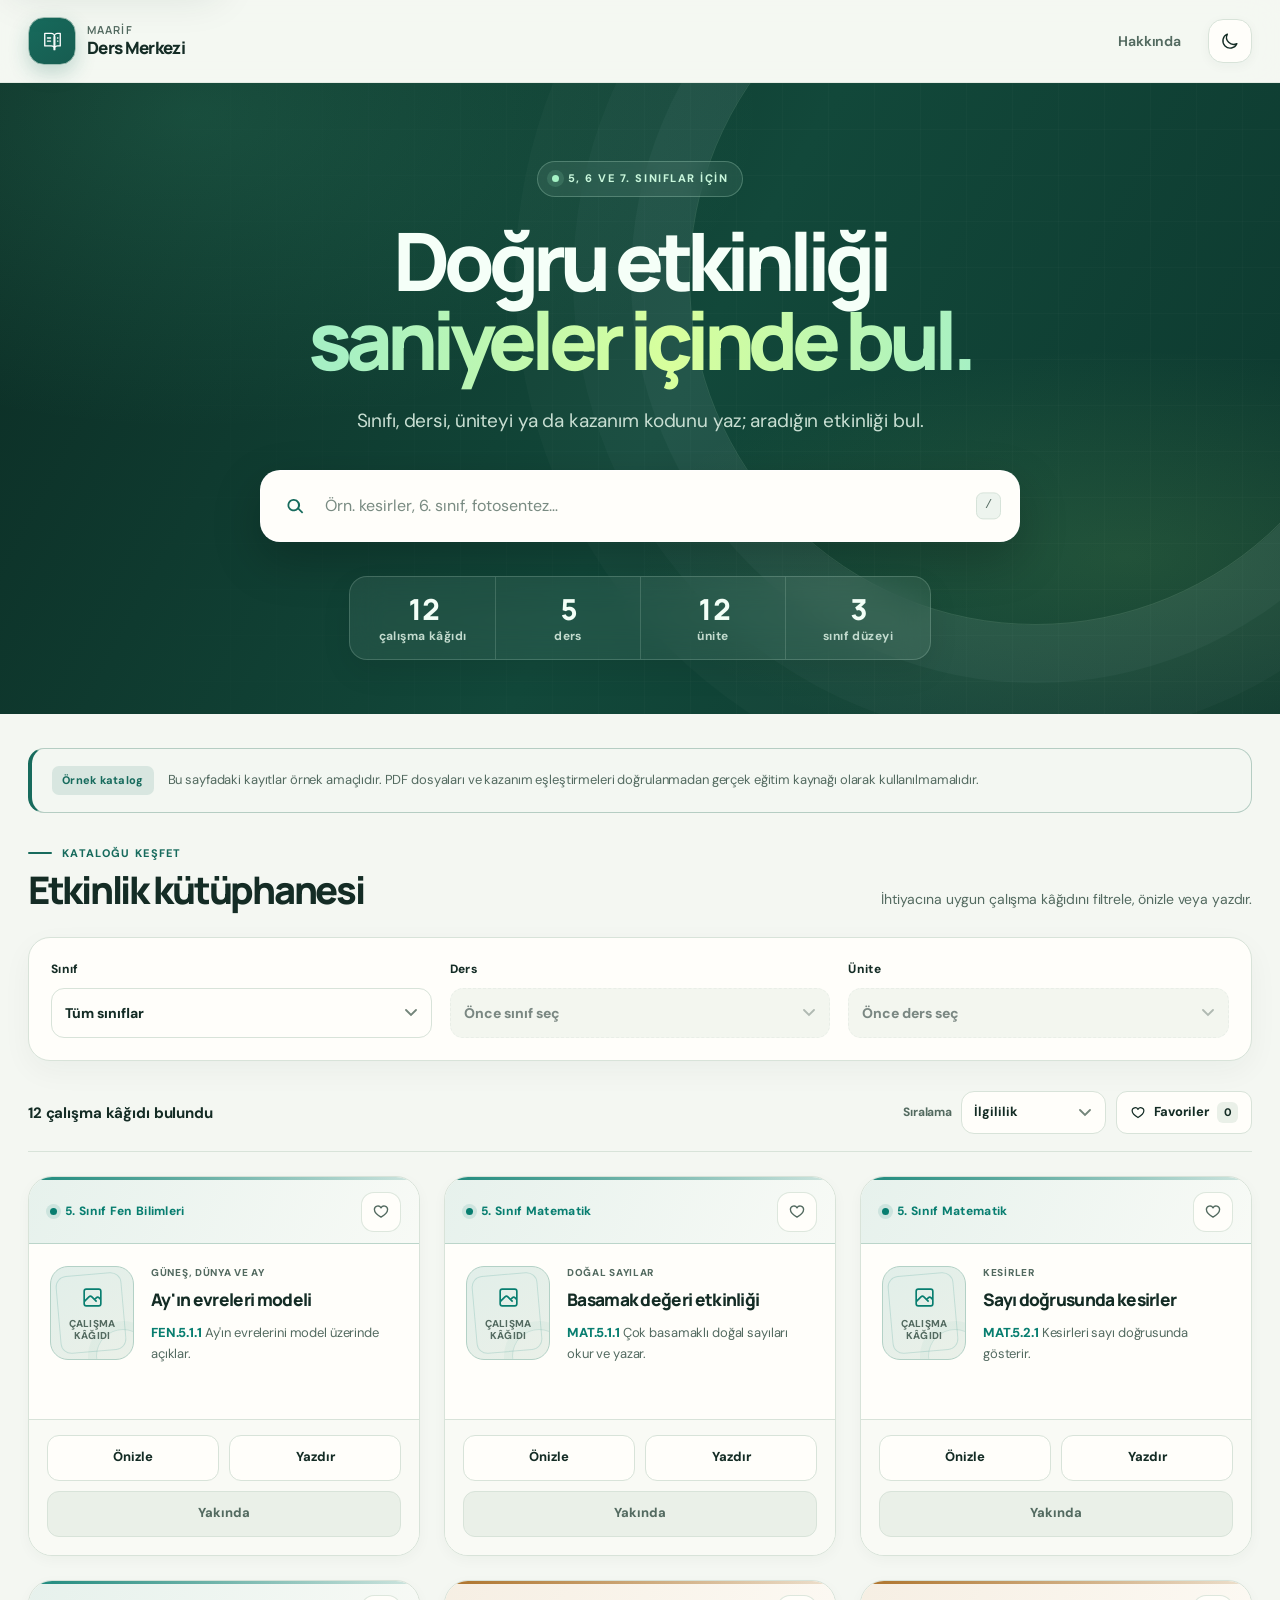
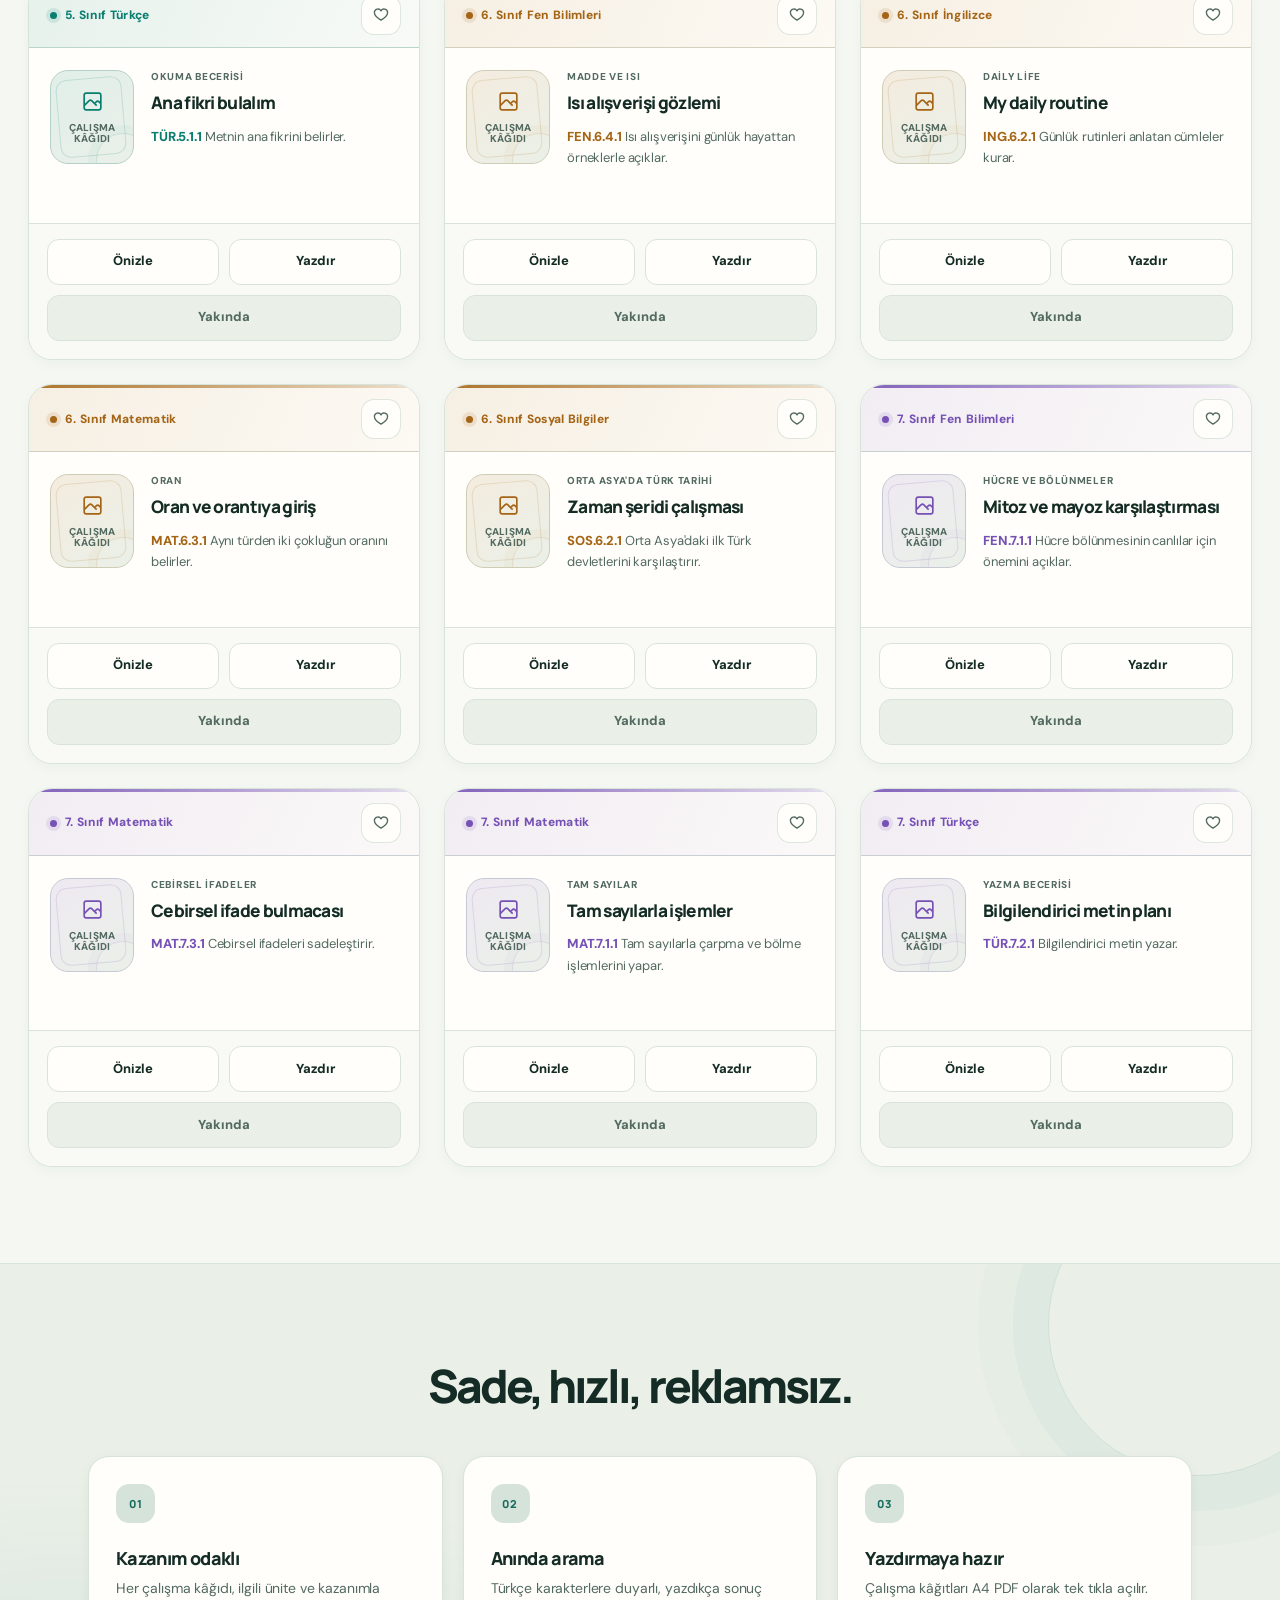
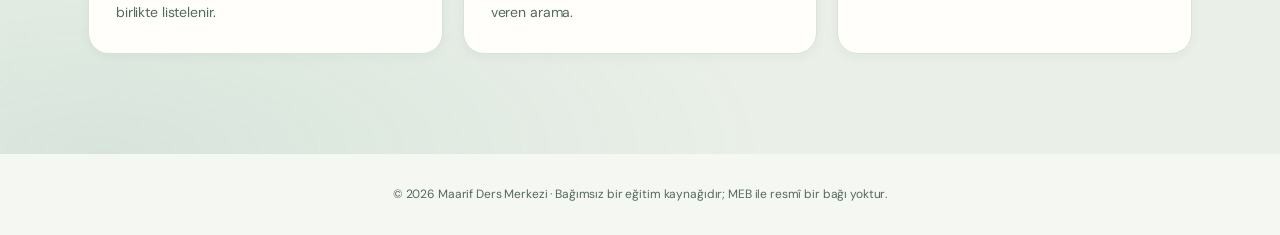
==== index.html @ 173a7231 "Load signature visual design layer" ====
<!DOCTYPE html>
<html lang="tr">
<head>
<meta charset="utf-8">
<meta name="viewport" content="width=device-width, initial-scale=1">
<title>Maarif Ders Merkezi — Etkinlik arama</title>
<meta name="description" content="5, 6 ve 7. sınıf çalışma kâğıtları için sınıf, ders, ünite ve kazanıma göre arama. Katalog içerikleri örnek kayıtlardır.">
<meta name="theme-color" content="#176b5d">
<link rel="canonical" href="https://prdtrx.github.io/maarif-ders-merkezi/">
<meta property="og:type" content="website"><meta property="og:locale" content="tr_TR">
<meta property="og:title" content="Maarif Ders Merkezi — Etkinlik arama"><meta property="og:description" content="5, 6 ve 7. sınıf çalışma kâğıtları için kazanım odaklı arama.">
<meta property="og:url" content="https://prdtrx.github.io/maarif-ders-merkezi/"><meta name="twitter:card" content="summary">
<script type="application/ld+json">{"@context":"https://schema.org","@type":"WebSite","name":"Maarif Ders Merkezi","inLanguage":"tr","url":"https://prdtrx.github.io/maarif-ders-merkezi/"}</script>
<link rel="icon" href="data:image/svg+xml,%3Csvg xmlns='http://www.w3.org/2000/svg' viewBox='0 0 64 64'%3E%3Crect width='64' height='64' rx='18' fill='%23176b5d'/%3E%3Cpath d='M16 18c7-3 13-2 16 1v28c-4-3-10-4-16-1zM48 18c-7-3-13-2-16 1v28c4-3 10-4 16-1 z' fill='none' stroke='%23fff' stroke-width='3' stroke-linejoin='round'/%3E%3Cpath d='M23 25h4M23 32h4M37 25h4M37 32h4' stroke='%23e6fffa' stroke-width='2' stroke-linecap='round'/%3E%3C/svg%3E">
<link rel="preconnect" href="https://fonts.googleapis.com"><link rel="preconnect" href="https://fonts.gstatic.com" crossorigin><link href="https://fonts.googleapis.com/css2?family=DM+Sans:wght@400;500;600;700&family=Manrope:wght@500;600;700;800&display=swap" rel="stylesheet">
<link rel="stylesheet" href="style.css">
<link rel="stylesheet" href="signature.css">
</head>
<body>
<a class="skip-link" href="#bul">Doğrudan sonuçlara geç</a>
<nav class="nav" aria-label="Ana gezinme"><div class="wrap navin">
  <a class="brand" href="#top" aria-label="Maarif Ders Merkezi ana sayfa"><span class="brand-mark" aria-hidden="true"><svg viewBox="0 0 40 40" focusable="false"><path d="M10 9.5h8.2a4.8 4.8 0 0 1 4.8 4.8v16.2a4.8 4.8 0 0 0-4.8-4.8H10z"/><path d="M30 9.5h-3.2a4.8 4.8 0 0 0-4.8 4.8v16.2a4.8 4.8 0 0 1 4.8-4.8H30z"/><path d="M13.5 15.5h4M13.5 19.5h4M26.5 15.5h.5M26.5 19.5h.5"/></svg></span><span class="brand-word">Maarif <strong>Ders Merkezi</strong></span></a>
  <div class="navr"><a href="#hakkinda">Hakkında</a>
  <button id="theme" class="icon-button" type="button" aria-label="Koyu temaya geç" title="Koyu temaya geç"><svg class="theme-icon" viewBox="0 0 24 24" aria-hidden="true"><path d="M20.2 15.2A8.5 8.5 0 0 1 8.8 3.8 8.7 8.7 0 1 0 20.2 15.2Z"/></svg></button></div>
</div></nav>

<header class="hero" id="top"><div class="wrap">
  <p class="kicker">5, 6 ve 7. sınıflar için</p>
  <h1>Doğru etkinliği<br><span>saniyeler içinde bul.</span></h1>
  <p class="lead">Sınıfı, dersi, üniteyi ya da kazanım kodunu yaz; aradığın etkinliği bul.</p>
  <form class="search" id="search-form" role="search">
    <svg viewBox="0 0 24 24" width="22" height="22" aria-hidden="true"><path d="M11 4a7 7 0 105 11.9l4.6 4.6 1.4-1.4-4.6-4.6A7 7 0 0011 4zm0 2a5 5 0 110 10 5 5 0 010-10z" fill="currentColor"/></svg>
    <input id="q" type="search" placeholder="Örn. kesirler, 6. sınıf, fotosentez…" autocomplete="off" aria-label="Çalışma kâğıdı ara">
    <kbd>/</kbd>
  </form>
  <ul class="stats" id="stats"></ul>
</div></header>

<main class="wrap" id="bul" tabindex="-1">
  <aside class="catalog-notice" role="note" aria-label="Katalog hakkında önemli bilgi">
    <strong>Örnek katalog</strong>
    Bu sayfadaki kayıtlar örnek amaçlıdır. PDF dosyaları ve kazanım eşleştirmeleri doğrulanmadan gerçek eğitim kaynağı olarak kullanılmamalıdır.
  </aside>
  <div class="library-heading">
    <div><p class="eyebrow">Kataloğu keşfet</p><h2>Etkinlik kütüphanesi</h2></div>
    <p>İhtiyacına uygun çalışma kâğıdını filtrele, önizle veya yazdır.</p>
  </div>
  <section class="filters simple-filters" aria-label="Sonuçları filtrele">
    <label><span>Sınıf</span><select id="grade" aria-label="Sınıf"><option value="">Tüm sınıflar</option></select></label>
    <label><span>Ders</span><select id="subject" aria-label="Ders"><option value="">Önce sınıf seç</option></select></label>
    <label><span>Ünite</span><select id="unit" aria-label="Ünite"><option value="">Önce ders seç</option></select></label>
  </section>
  <div class="bar"><p id="count" aria-live="polite"></p><div class="barr"><label class="sort-control"><span>Sıralama</span><select id="sort" aria-label="Sonuçları sıralama"><option value="rel">İlgililik</option><option value="new">En yeni</option><option value="az">Başlık (A–Z)</option></select></label><button id="favt" class="pill favorite-filter" type="button" aria-pressed="false"><svg viewBox="0 0 24 24" aria-hidden="true"><path d="M20.8 8.8c0 5.1-8.8 10-8.8 10s-8.8-4.9-8.8-10A4.7 4.7 0 0 1 12 6.5a4.7 4.7 0 0 1 8.8 2.3Z"/></svg><span>Favoriler</span><span id="favn" class="count-bubble">0</span></button><button id="reset" class="link">Filtreleri temizle</button></div></div>
  <section id="grid" class="grid" aria-label="Çalışma kâğıdı sonuçları"></section>
  <noscript><p class="empty">Çalışma kâğıtlarını görmek için JavaScript gerekir.</p></noscript>
  <div id="empty" class="empty" hidden><h3>Sonuç bulunamadı</h3><p>Yazımı kontrol et ya da filtreleri temizleyip yeniden dene.</p></div>
</main>

<section class="about" id="hakkinda"><div class="wrap">
  <h2>Sade, hızlı, reklamsız.</h2>
  <div class="trio">
    <div><h3>Kazanım odaklı</h3><p>Her çalışma kâğıdı, ilgili ünite ve kazanımla birlikte listelenir.</p></div>
    <div><h3>Anında arama</h3><p>Türkçe karakterlere duyarlı, yazdıkça sonuç veren arama.</p></div>
    <div><h3>Yazdırmaya hazır</h3><p>Çalışma kâğıtları A4 PDF olarak tek tıkla açılır.</p></div>
  </div>
</div></section>
<footer class="wrap foot"><p>© <span id="yr"></span> Maarif Ders Merkezi · Bağımsız bir eğitim kaynağıdır; MEB ile resmî bir bağı yoktur.</p></footer>
<dialog id="dlg" aria-labelledby="dialog-title"><div class="dc" id="dc"></div></dialog>
<script src="data.js"></script>
<script src="app.js"></script>
</body>
</html>
---- style.css ----
/* Maarif Ders Merkezi — cohesive, responsive design system */
:root {
  color-scheme: light;
  --bg: #f5f7f4;
  --bg2: #edf2ed;
  --card: #ffffff;
  --tx: #172923;
  --mu: #52665d;
  --ln: #d8e2da;
  --ac: #176b5d;
  --on-accent: #ffffff;
  --focus: #2563eb;
  --g5: #176b5d;
  --g6: #8a5a13;
  --g7: #7050a3;
  --shadow-sm: 0 2px 8px rgba(25, 55, 42, .045);
  --shadow-card: 0 8px 26px rgba(25, 55, 42, .055);
  --shadow-float: 0 18px 54px rgba(20, 41, 31, .18);
  --r-sm: 10px;
  --r-md: 15px;
  --r-lg: 22px;
  --r-xl: 28px;
  --wrap: 1240px;
}
:root[data-theme="dark"] {
  color-scheme: dark;
  --bg: #101815;
  --bg2: #17231e;
  --card: #1b2923;
  --tx: #edf5ef;
  --mu: #b5c6bc;
  --ln: #35483d;
  --ac: #72d4b2;
  --on-accent: #10251d;
  --focus: #93baff;
  --g5: #72d4b2;
  --g6: #f0c27a;
  --g7: #c2a5ff;
  --shadow-sm: 0 2px 8px rgba(0, 0, 0, .12);
  --shadow-card: 0 10px 30px rgba(0, 0, 0, .16);
  --shadow-float: 0 20px 64px rgba(0, 0, 0, .45);
}
* { box-sizing: border-box; }
html {
  scroll-behavior: smooth;
  scroll-padding-top: 92px;
  -webkit-text-size-adjust: 100%;
  text-size-adjust: 100%;
}
body {
  margin: 0;
  background: var(--bg);
  color: var(--tx);
  font: 16px/1.6 "DM Sans", -apple-system, BlinkMacSystemFont, "Segoe UI", Roboto, sans-serif;
  -webkit-font-smoothing: antialiased;
  text-rendering: optimizeLegibility;
  transition: background-color .2s, color .2s;
}
button, input, select, textarea { font: inherit; }
button, a, select { touch-action: manipulation; }
a { color: inherit; text-decoration: none; }
button { color: inherit; }
svg { flex-shrink: 0; }
.wrap { width: min(100%, var(--wrap)); margin-inline: auto; padding-inline: 28px; }
[hidden] { display: none !important; }
:where(a, button, input, select, textarea, [tabindex]):focus-visible {
  outline: 3px solid var(--focus);
  outline-offset: 3px;
}
:where(a, button, input, select, textarea, [tabindex]):focus:not(:focus-visible) { outline: none; }
::selection { background: color-mix(in srgb, var(--ac) 22%, transparent); color: var(--tx); }
.skip-link {
  position: fixed; top: 10px; left: 10px; z-index: 1000;
  padding: 11px 15px; border: 2px solid var(--focus); border-radius: var(--r-sm);
  background: var(--card); color: var(--tx); box-shadow: var(--shadow-card);
  transform: translateY(-160%); transition: transform .16s;
}
.skip-link:focus { transform: translateY(0); }

/* Sticky navigation */
.nav {
  position: sticky; top: 0; z-index: 30;
  background: color-mix(in srgb, var(--bg) 88%, transparent);
  border-bottom: 1px solid color-mix(in srgb, var(--ln) 72%, transparent);
  -webkit-backdrop-filter: saturate(160%) blur(18px);
  backdrop-filter: saturate(160%) blur(18px);
}
.navin { display: flex; align-items: center; justify-content: space-between; min-height: 76px; gap: 24px; }
.brand {
  display: inline-flex; align-items: center; gap: 11px; flex: 0 1 auto; min-width: 0;
  color: var(--tx); font-family: "Manrope", "DM Sans", sans-serif;
  font-size: 19px; font-weight: 750; letter-spacing: -.035em; line-height: 1.08; white-space: nowrap;
}
.brand-mark {
  display: grid; place-items: center; width: 44px; height: 44px; flex: 0 0 44px;
  border: 1px solid color-mix(in srgb, var(--ac) 30%, var(--ln)); border-radius: 15px;
  background: linear-gradient(145deg, var(--ac), color-mix(in srgb, var(--ac) 68%, #173d35));
  color: #fff; box-shadow: 0 5px 14px color-mix(in srgb, var(--ac) 18%, transparent);
}
.brand-mark svg { display: block; width: 31px; height: 31px; fill: none; stroke: currentColor; stroke-width: 1.7; stroke-linecap: round; stroke-linejoin: round; }
.brand-word { display: inline-flex; flex-direction: column; gap: 2px; color: var(--mu); font: 650 11px/1.2 "Manrope", sans-serif; letter-spacing: .1em; text-transform: uppercase; }
.brand-word strong { color: var(--tx); font-size: 17px; font-weight: 800; letter-spacing: -.04em; text-transform: none; }
.navr { display: flex; align-items: center; justify-content: flex-end; gap: 22px; color: var(--mu); font-size: 14px; font-weight: 650; }
.navr a { display: inline-flex; align-items: center; min-height: 44px; transition: color .15s; }
.navr a:hover { color: var(--ac); }
.icon-button {
  display: grid; place-items: center; width: 44px; height: 44px; padding: 0;
  border: 1px solid var(--ln); border-radius: 14px; background: var(--card); color: var(--tx);
  box-shadow: var(--shadow-sm); cursor: pointer;
  transition: transform .16s, border-color .16s, background-color .16s;
}
.icon-button:hover { transform: translateY(-1px); border-color: var(--ac); background: var(--bg2); }
.theme-icon { width: 20px; height: 20px; fill: none; stroke: currentColor; stroke-width: 1.7; stroke-linecap: round; stroke-linejoin: round; }

/* Editorial hero and search */
.hero {
  isolation: isolate; position: relative; overflow: hidden; text-align: center;
  padding: 76px 0 48px;
  border-bottom: 1px solid color-mix(in srgb, var(--ln) 70%, transparent);
  background:
    radial-gradient(ellipse at 10% 12%, color-mix(in srgb, var(--ac) 10%, transparent), transparent 36%),
    radial-gradient(ellipse at 91% 24%, color-mix(in srgb, var(--ac) 8%, transparent), transparent 32%),
    linear-gradient(180deg, color-mix(in srgb, var(--ac) 4%, var(--bg)) 0%, var(--bg) 94%);
}
.hero::before {
  content: ""; position: absolute; z-index: -1; pointer-events: none;
  width: min(38vw, 500px); aspect-ratio: 1; right: -12%; top: -68%;
  border: 1px solid color-mix(in srgb, var(--ac) 10%, transparent); border-radius: 50%;
  box-shadow: 0 0 0 44px color-mix(in srgb, var(--ac) 3%, transparent), 0 0 0 88px color-mix(in srgb, var(--ac) 2%, transparent);
}
.hero .wrap { position: relative; }
.kicker {
  display: inline-flex; align-items: center; gap: 9px;
  margin: 0 0 19px; padding: 7px 13px;
  border: 1px solid color-mix(in srgb, var(--ac) 20%, var(--ln)); border-radius: 999px;
  background: color-mix(in srgb, var(--card) 78%, transparent); color: var(--ac);
  font-size: 11px; font-weight: 800; letter-spacing: .105em; text-transform: uppercase;
}
.kicker::before { content: ""; width: 7px; height: 7px; border-radius: 50%; background: var(--ac); box-shadow: 0 0 0 4px color-mix(in srgb, var(--ac) 12%, transparent); }
h1 {
  max-width: 900px; margin: 0 auto; color: var(--tx);
  font: 800 clamp(42px, 5.6vw, 74px)/1.045 "Manrope", "DM Sans", sans-serif;
  letter-spacing: -.062em; text-wrap: balance;
}
h1 span {
  color: var(--ac);
  background: linear-gradient(100deg, var(--ac), color-mix(in srgb, var(--ac) 70%, #83a995));
  -webkit-background-clip: text; background-clip: text; -webkit-text-fill-color: transparent;
}
.lead { max-width: 590px; margin: 21px auto 29px; color: var(--mu); font-size: clamp(16px, 1.7vw, 18px); line-height: 1.7; text-wrap: pretty; }
.search { position: relative; width: min(100%, 720px); margin: 0 auto; color: var(--mu); }
.search > svg { position: absolute; top: 50%; left: 23px; width: 21px; height: 21px; transform: translateY(-50%); pointer-events: none; }
.search input {
  display: block; width: 100%; height: 66px; padding: 0 66px 0 59px;
  border: 1px solid color-mix(in srgb, var(--ln) 86%, transparent); border-radius: 18px;
  background: var(--card); color: var(--tx); box-shadow: 0 8px 26px rgba(20, 51, 39, .07);
  font-size: 16px; outline: none; transition: border-color .18s, box-shadow .18s, background-color .18s;
  appearance: none;
}
.search input::placeholder { color: color-mix(in srgb, var(--mu) 78%, transparent); opacity: 1; }
.search input:hover { border-color: color-mix(in srgb, var(--ac) 38%, var(--ln)); }
.search input:focus { border-color: var(--ac); box-shadow: 0 0 0 4px color-mix(in srgb, var(--ac) 13%, transparent), 0 10px 28px rgba(20, 51, 39, .07); }
.search input::-webkit-search-cancel-button { cursor: pointer; }
kbd {
  position: absolute; top: 50%; right: 17px; transform: translateY(-50%);
  padding: 3px 8px; border: 1px solid var(--ln); border-radius: 7px;
  background: var(--bg2); color: var(--mu); font: 12px/1.6 ui-monospace, SFMono-Regular, Menlo, monospace;
}
.stats {
  display: flex; align-items: stretch; justify-content: center; width: fit-content; max-width: 100%;
  margin: 30px auto 0; padding: 0; list-style: none; overflow: hidden;
  border: 1px solid color-mix(in srgb, var(--ln) 85%, transparent); border-radius: 17px;
  background: color-mix(in srgb, var(--card) 74%, transparent); box-shadow: var(--shadow-sm);
}
.stats li {
  display: flex; flex-direction: column; justify-content: center; gap: 1px;
  min-width: 125px; padding: 12px 20px; color: var(--mu);
  font-size: 11px; font-weight: 700; letter-spacing: .035em; line-height: 1.4; text-transform: none;
}
.stats li + li { border-left: 1px solid var(--ln); }
.stats b { color: var(--tx); font: 800 25px/1.25 "Manrope", sans-serif; letter-spacing: -.05em; font-variant-numeric: tabular-nums; }

/* Main catalogue hierarchy */
.catalog-notice {
  display: flex; align-items: center; gap: 14px;
  margin: 28px 0 32px; padding: 14px 18px;
  border: 1px solid color-mix(in srgb, var(--ac) 18%, var(--ln));
  border-left: 4px solid var(--ac); border-radius: 13px;
  background: color-mix(in srgb, var(--ac) 5%, var(--card));
  color: var(--mu); font-size: 13px; line-height: 1.55;
}
.catalog-notice strong {
  display: inline-flex; flex: 0 0 auto; align-items: center; min-height: 26px;
  padding: 4px 9px; border-radius: 7px; background: color-mix(in srgb, var(--ac) 12%, transparent);
  color: var(--ac); font-size: 11px; font-weight: 800; letter-spacing: .025em; white-space: nowrap;
}
.library-heading { display: flex; align-items: end; justify-content: space-between; gap: 24px; margin: 0 0 18px; }
.eyebrow { margin: 0 0 5px; color: var(--ac); font-size: 11px; font-weight: 800; letter-spacing: .12em; text-transform: uppercase; }
.library-heading h2 { margin: 0; font: 800 clamp(25px, 3vw, 32px)/1.2 "Manrope", sans-serif; letter-spacing: -.045em; }
.library-heading > p { max-width: 380px; margin: 0 0 2px; color: var(--mu); font-size: 14px; line-height: 1.55; }

/* Filters */
.simple-filters {
  display: grid; grid-template-columns: repeat(3, minmax(0, 1fr)); gap: 16px;
  margin: 0 0 25px; padding: 20px;
  border: 1px solid var(--ln); border-radius: 19px; background: var(--card); box-shadow: var(--shadow-sm);
}
.simple-filters label { display: flex; flex-direction: column; gap: 7px; min-width: 0; color: var(--tx); font-size: 12px; font-weight: 800; }
select {
  width: 100%; min-width: 0; height: 47px; padding: 0 39px 0 13px;
  appearance: none; -webkit-appearance: none;
  border: 1px solid var(--ln); border-radius: 11px;
  background: var(--card) url("data:image/svg+xml,%3Csvg xmlns='http://www.w3.org/2000/svg' width='12' height='8'%3E%3Cpath d='M1 1l5 5 5-5' fill='none' stroke='%2373857a' stroke-width='1.8' stroke-linecap='round'/%3E%3C/svg%3E") no-repeat right 14px center;
  color: var(--tx); font-size: 14px; cursor: pointer;
  transition: border-color .16s, box-shadow .16s, background-color .16s;
}
select:hover:not(:disabled) { border-color: color-mix(in srgb, var(--ac) 45%, var(--ln)); }
select:focus-visible { border-color: var(--ac); }
select:disabled { opacity: .56; cursor: not-allowed; background-color: var(--bg2); border-style: dashed; }

/* Result count, ordering and quick actions */
.bar {
  display: flex; align-items: center; justify-content: space-between; gap: 20px;
  margin: 0 0 20px; padding: 0 0 15px; border-bottom: 1px solid var(--ln);
  color: var(--mu); font-size: 13px;
}
#count { margin: 0; color: var(--tx); font-size: 14px; font-weight: 750; font-variant-numeric: tabular-nums; }
.barr { display: flex; align-items: center; justify-content: flex-end; flex-wrap: wrap; gap: 10px; }
.sort-control { display: flex; align-items: center; gap: 9px; color: var(--mu); font-size: 12px; font-weight: 750; white-space: nowrap; }
.sort-control select { width: auto; min-width: 145px; height: 43px; padding-left: 12px; font-size: 13px; }
.pill {
  display: inline-flex; align-items: center; justify-content: center; gap: 8px; min-height: 43px;
  padding: 8px 13px; border: 1px solid var(--ln); border-radius: 11px;
  background: var(--card); color: var(--tx); font-size: 13px; font-weight: 750;
  cursor: pointer; transition: border-color .16s, background-color .16s, color .16s;
}
.pill:hover { border-color: color-mix(in srgb, var(--ac) 55%, var(--ln)); }
.pill.on { border-color: var(--ac); background: var(--ac); color: var(--on-accent); }
.favorite-filter svg { display: block; width: 16px; height: 16px; fill: none; stroke: currentColor; stroke-width: 1.8; stroke-linecap: round; stroke-linejoin: round; }
.count-bubble { display: inline-grid; place-items: center; min-width: 21px; height: 21px; padding: 0 5px; border-radius: 6px; background: var(--bg2); font-size: 11px; font-weight: 800; font-variant-numeric: tabular-nums; }
.favorite-filter.on .count-bubble { background: color-mix(in srgb, var(--on-accent) 14%, transparent); color: var(--on-accent); }
.link {
  min-height: 43px; padding: 8px 5px; border: 0; background: transparent; color: var(--ac);
  font-size: 13px; font-weight: 750; cursor: pointer; text-decoration: underline; text-underline-offset: 3px;
}
.link:hover { color: var(--tx); }

/* Responsive card catalogue */
.grid { display: grid; grid-template-columns: repeat(3, minmax(0, 1fr)); align-items: stretch; gap: 22px; padding-bottom: 82px; }
.card {
  --c: var(--g5);
  position: relative; display: flex; min-width: 0; flex-direction: column; overflow: hidden;
  border: 1px solid var(--ln); border-radius: var(--r-lg); background: var(--card);
  box-shadow: var(--shadow-sm);
  transition: transform .2s ease, box-shadow .2s ease, border-color .2s ease, background-color .2s ease;
}
.card[data-g="6"] { --c: var(--g6); }
.card[data-g="7"] { --c: var(--g7); }
@media (hover: hover) and (pointer: fine) {
  .card:hover { transform: translateY(-3px); border-color: color-mix(in srgb, var(--c) 38%, var(--ln)); box-shadow: var(--shadow-card); }
}
.card-banner {
  display: flex; align-items: center; justify-content: space-between; gap: 12px;
  min-height: 60px; padding: 9px 16px 9px 19px;
  border-bottom: 1px solid color-mix(in srgb, var(--c) 14%, var(--ln));
  background: linear-gradient(105deg, color-mix(in srgb, var(--c) 11%, var(--card)), color-mix(in srgb, var(--c) 4%, var(--bg2)));
  color: var(--c);
}
.banner-title { font-size: 12px; font-weight: 800; letter-spacing: .005em; }
.heart {
  display: grid; place-items: center; flex: 0 0 40px; width: 40px; height: 40px; padding: 0;
  border: 1px solid color-mix(in srgb, var(--ln) 85%, transparent); border-radius: 50%;
  background: var(--card); color: var(--mu); cursor: pointer;
  transition: color .16s, border-color .16s, background-color .16s, transform .16s;
  -webkit-tap-highlight-color: transparent;
}
.heart:hover { border-color: #e54865; color: #e54865; }
.heart.on { border-color: color-mix(in srgb, #e54865 28%, var(--ln)); background: color-mix(in srgb, #e54865 9%, var(--card)); color: #e54865; }
.heart svg { display: block; width: 18px; height: 18px; fill: none; stroke: currentColor; stroke-width: 1.8; stroke-linecap: round; stroke-linejoin: round; }
.heart.on svg { fill: currentColor; }
.card-body { flex: 1; padding: 19px 19px 18px; }
.bento-grid-inner { display: grid; grid-template-columns: 72px minmax(0, 1fr); align-items: start; gap: 15px; min-width: 0; }
.bento-thumbnail {
  position: relative; display: flex; align-items: center; justify-content: center; overflow: hidden;
  width: 72px; height: 82px; min-width: 72px; min-height: 82px;
  border: 1px solid color-mix(in srgb, var(--c) 18%, var(--ln)); border-radius: 14px;
  background: linear-gradient(145deg, color-mix(in srgb, var(--c) 12%, var(--card)), var(--bg2));
}
.bento-thumbnail::after { content: ""; position: absolute; right: -17px; bottom: -24px; width: 52px; height: 52px; border: 1px solid color-mix(in srgb, var(--c) 14%, transparent); border-radius: 50%; box-shadow: 0 0 0 8px color-mix(in srgb, var(--c) 4%, transparent); }
.thumb-placeholder-content { display: flex; flex-direction: column; align-items: center; justify-content: center; gap: 7px; padding: 4px; color: var(--c); text-align: center; }
.thumb-placeholder-content svg { width: 22px; height: 22px; fill: none; stroke: currentColor; stroke-width: 1.6; }
.thumb-label { display: -webkit-box; max-width: 100%; overflow: hidden; color: var(--mu); font-size: 9px; font-weight: 800; line-height: 1.15; letter-spacing: .025em; text-transform: uppercase; -webkit-line-clamp: 2; line-clamp: 2; -webkit-box-orient: vertical; }
.bento-content { display: flex; min-width: 0; flex-direction: column; align-items: flex-start; }
.unit-tag { display: -webkit-box; max-width: 100%; margin: 0 0 6px; overflow: hidden; color: var(--mu); font-size: 11px; font-weight: 800; line-height: 1.45; letter-spacing: .025em; text-transform: uppercase; -webkit-line-clamp: 2; line-clamp: 2; -webkit-box-orient: vertical; }
.card h3 { width: 100%; margin: 0 0 9px; }
.card h3 .open {
  display: block; width: 100%; padding: 0; border: 0; border-radius: 4px;
  background: transparent; color: var(--tx); text-align: left;
  font: 800 17px/1.35 "Manrope", "DM Sans", sans-serif; letter-spacing: -.025em;
  overflow-wrap: anywhere; cursor: pointer;
}
.card h3 .open:hover { text-decoration: underline; text-decoration-color: var(--ac); text-underline-offset: 4px; }
.card h3 .open:focus-visible { border-radius: 4px; }
.kz-preview {
  display: -webkit-box; margin: 0 0 13px; overflow: hidden; color: var(--mu);
  font-size: 13px; line-height: 1.55; -webkit-line-clamp: 3; line-clamp: 3; -webkit-box-orient: vertical;
}
.kz-preview b { color: var(--c); font-weight: 800; }
.meta-inline { display: flex; align-items: center; flex-wrap: wrap; gap: 10px; min-height: 18px; color: var(--mu); font-size: 12px; font-weight: 650; }
.metric { display: inline-flex; align-items: center; gap: 5px; }
.metric svg { width: 14px; height: 14px; fill: none; stroke: currentColor; stroke-width: 1.7; }
.card-footer-dual {
  position: relative; z-index: 2; display: grid; grid-template-columns: repeat(2, minmax(0, 1fr)); gap: 9px;
  padding: 13px 16px 16px; border-top: 1px solid var(--ln);
  background: color-mix(in srgb, var(--bg2) 42%, var(--card));
}
.btn {
  display: inline-flex; align-items: center; justify-content: center; min-width: 0; min-height: 43px;
  padding: 9px 11px; border: 1px solid transparent; border-radius: 10px;
  font-size: 13px; font-weight: 800; line-height: 1.3; text-align: center; overflow-wrap: anywhere;
  cursor: pointer; transition: background-color .16s, border-color .16s, color .16s, transform .16s;
}
.card-footer-dual > .btn:nth-child(3) { grid-column: 1 / -1; }
.btn:disabled, .btn[aria-disabled="true"] { cursor: not-allowed; }
.btn-outline { border-color: var(--ln); background: var(--card); color: var(--tx); }
.btn-outline:hover { border-color: color-mix(in srgb, var(--ac) 45%, var(--ln)); background: var(--bg2); }
.btn-action { background: var(--ac); color: var(--on-accent); box-shadow: 0 3px 8px color-mix(in srgb, var(--ac) 14%, transparent); }
.btn-action:hover { filter: brightness(1.045); }
.btn-action.unavailable { border-color: var(--ln); background: var(--bg2); color: var(--mu); box-shadow: none; cursor: not-allowed; }
.heart, #theme, .x { -webkit-tap-highlight-color: transparent; }

/* Document preview dialog */
dialog {
  width: min(860px, calc(100% - 28px)); height: min(86dvh, 780px); max-height: calc(100dvh - 28px);
  min-height: 340px; margin: auto; padding: 0; overflow: hidden;
  border: 1px solid var(--ln); border-radius: 22px; background: var(--card); color: var(--tx); box-shadow: var(--shadow-float);
}
dialog::backdrop { background: rgba(7, 18, 13, .52); -webkit-backdrop-filter: blur(5px); backdrop-filter: blur(5px); }
.dc { position: relative; display: flex; flex-direction: column; width: 100%; height: 100%; min-height: 0; padding: 25px; }
.dialog-header-info { flex: 0 0 auto; margin: 0 0 16px; padding: 0 46px 0 0; }
.dialog-header-info h2 { margin: 8px 0 5px; font: 800 clamp(19px, 2.6vw, 25px)/1.25 "Manrope", sans-serif; letter-spacing: -.035em; overflow-wrap: anywhere; }
.dialog-header-info .unit { margin: 0; color: var(--mu); font-size: 13px; line-height: 1.6; }
.chip { display: inline-flex; align-items: center; padding: 5px 9px; border-radius: 7px; background: color-mix(in srgb, var(--ac) 11%, var(--bg2)); color: var(--ac); font-size: 11px; font-weight: 800; }
.dialog-preview-container { flex: 1 1 auto; min-height: 0; margin: 0 0 12px; overflow: hidden; border: 1px solid var(--ln); border-radius: 13px; background: var(--bg2); }
.pdf-iframe { display: block; width: 100%; height: 100%; border: 0; background: var(--bg2); }
.dialog-preview-placeholder { display: grid; flex: 1 1 auto; min-height: 0; place-items: center; margin: 0 0 12px; padding: 28px; border: 1px dashed var(--ln); border-radius: 13px; background: var(--bg2); color: var(--mu); text-align: center; font-size: 14px; }
.dialog-preview-placeholder p { margin: 0; }
.acts { display: flex; flex: 0 0 auto; justify-content: flex-end; }
.x {
  position: absolute; top: 17px; right: 17px; z-index: 2; display: grid; place-items: center;
  width: 42px; height: 42px; padding: 0; border: 1px solid var(--ln); border-radius: 12px;
  background: var(--bg2); color: var(--mu); cursor: pointer; font-size: 17px;
  transition: background-color .16s, color .16s, border-color .16s;
}
.x:hover { background: var(--card); border-color: var(--ac); color: var(--tx); }

/* Notice, feature section and footer */
.about { padding: 76px 0 80px; border-top: 1px solid var(--ln); background: var(--bg2); }
.about .wrap { max-width: 1160px; }
.about h2 { max-width: 700px; margin: 0 auto 34px; text-align: center; font: 800 clamp(27px, 3.5vw, 39px)/1.2 "Manrope", sans-serif; letter-spacing: -.05em; }
.trio { display: grid; grid-template-columns: repeat(3, minmax(0, 1fr)); gap: 18px; counter-reset: feature; }
.trio > div { position: relative; min-width: 0; padding: 23px 23px 24px; border: 1px solid var(--ln); border-radius: 17px; background: var(--card); box-shadow: var(--shadow-sm); }
.trio > div::before { counter-increment: feature; content: "0" counter(feature); display: inline-flex; margin-bottom: 19px; color: var(--ac); font: 800 12px/1 "Manrope", sans-serif; letter-spacing: .06em; }
.trio h3 { margin: 0 0 7px; font: 800 17px/1.35 "Manrope", sans-serif; letter-spacing: -.025em; }
.trio p { margin: 0; color: var(--mu); font-size: 14px; line-height: 1.7; }
.foot { padding: 24px 28px; color: var(--mu); text-align: center; font-size: 12px; line-height: 1.7; }
.foot p { margin: 0; }
.empty { padding: 76px 0 110px; color: var(--mu); text-align: center; }
.empty h3 { margin: 0 0 6px; color: var(--tx); font: 800 24px/1.25 "Manrope", sans-serif; letter-spacing: -.03em; }
.empty p { margin: 0; }

/* Tablet */
@media (max-width: 1080px) {
  .wrap { padding-inline: 24px; }
  .grid { grid-template-columns: repeat(2, minmax(0, 1fr)); gap: 18px; }
  .hero { padding-top: 66px; }
  .stats li { min-width: 112px; padding-inline: 16px; }
  .card-body { padding: 18px; }
}

/* Mobile */
@media (max-width: 720px) {
  html { scroll-padding-top: 76px; }
  .wrap { padding-inline: 20px; }
  .navin { min-height: 68px; gap: 12px; }
  .brand { gap: 8px; }
  .brand-mark { width: 38px; height: 38px; flex-basis: 38px; border-radius: 12px; }
  .brand-mark svg { width: 27px; height: 27px; }
  .brand-word { font-size: 9px; }
  .brand-word strong { font-size: 14px; }
  .navr { gap: 10px; font-size: 13px; }
  .navr a { min-height: 42px; }
  .hero { padding: 53px 0 37px; }
  h1 { font-size: clamp(37px, 8.2vw, 53px); letter-spacing: -.048em; line-height: 1.07; }
  .lead { max-width: 510px; margin: 17px auto 23px; font-size: 15px; }
  .search input { height: 60px; border-radius: 15px; padding-left: 52px; }
  .search > svg { left: 18px; width: 19px; height: 19px; }
  .stats { display: grid; grid-template-columns: repeat(2, minmax(0, 1fr)); width: min(100%, 420px); margin-top: 24px; border-radius: 15px; }
  .stats li { min-width: 0; padding: 10px 13px; }
  .stats li:nth-child(3) { border-left: 0; }
  .stats li:nth-child(n+3) { border-top: 1px solid var(--ln); }
  .stats b { font-size: 23px; }
  .catalog-notice { align-items: flex-start; flex-direction: column; gap: 8px; margin: 22px 0 27px; padding: 13px 14px; font-size: 12px; }
  .library-heading { align-items: flex-start; flex-direction: column; gap: 7px; margin-bottom: 15px; }
  .library-heading > p { font-size: 13px; }
  .simple-filters { grid-template-columns: minmax(0, 1fr); gap: 11px; margin-bottom: 23px; padding: 16px; border-radius: 16px; }
  .simple-filters label { gap: 6px; }
  select { height: 46px; }
  .bar { align-items: stretch; flex-direction: column; gap: 11px; margin-bottom: 17px; padding-bottom: 13px; }
  .barr { display: grid; grid-template-columns: minmax(0, 1fr) auto; justify-content: stretch; gap: 9px; width: 100%; }
  .sort-control { grid-column: 1 / -1; justify-content: space-between; width: 100%; gap: 10px; }
  .sort-control select { flex: 1; min-width: 0; }
  .favorite-filter { justify-content: center; }
  #reset { justify-self: end; }
  .grid { grid-template-columns: minmax(0, 1fr); gap: 15px; padding-bottom: 60px; }
  .card { border-radius: 18px; }
  .card-banner { min-height: 56px; padding: 8px 13px 8px 16px; }
  .card-body { padding: 17px 16px; }
  .bento-grid-inner { grid-template-columns: 66px minmax(0, 1fr); gap: 13px; }
  .bento-thumbnail { width: 66px; height: 76px; min-width: 66px; min-height: 76px; }
  .card h3 .open { font-size: 17px; }
  .card-footer-dual { gap: 8px; padding: 11px 13px 13px; }
  .btn { min-height: 43px; padding-inline: 9px; font-size: 13px; }
  dialog { width: calc(100% - 20px); height: min(88dvh, 720px); min-height: 300px; border-radius: 17px; }
  .dc { padding: 18px; }
  .x { top: 10px; right: 10px; width: 40px; height: 40px; }
  .dialog-header-info { padding-right: 37px; margin-bottom: 12px; }
  .dialog-header-info h2 { font-size: 20px; }
  .about { padding: 53px 0 58px; }
  .about h2 { margin-bottom: 24px; }
  .trio { grid-template-columns: minmax(0, 1fr); gap: 12px; }
  .trio > div { padding: 19px; }
  .trio > div::before { margin-bottom: 13px; }
  .foot { padding: 20px; }
}

/* Small phones and narrow embeds */
@media (max-width: 420px) {
  .wrap { padding-inline: 14px; }
  .navin { min-height: 64px; }
  .brand { gap: 6px; }
  .brand-mark { width: 34px; height: 34px; flex-basis: 34px; border-radius: 11px; }
  .brand-mark svg { width: 25px; height: 25px; }
  .brand-word { font-size: 8px; letter-spacing: .075em; }
  .brand-word strong { font-size: 13px; }
  .navr { gap: 7px; }
  .navr a[href="#hakkinda"] { display: none; }
  .icon-button { width: 40px; height: 40px; }
  .hero { padding-top: 46px; }
  h1 { font-size: clamp(34px, 9vw, 39px); }
  .kicker { font-size: 10px; letter-spacing: .075em; }
  .lead { font-size: 14px; }
  .search input { height: 57px; padding-right: 46px; padding-left: 47px; font-size: 14px; }
  .search > svg { left: 15px; }
  kbd { right: 12px; padding: 2px 6px; }
  .stats li { padding-inline: 8px; font-size: 10px; }
  .card-body { padding: 15px 13px; }
  .bento-grid-inner { grid-template-columns: 58px minmax(0, 1fr); gap: 11px; }
  .bento-thumbnail { width: 58px; height: 70px; min-width: 58px; min-height: 70px; border-radius: 12px; }
  .thumb-placeholder-content { gap: 5px; }
  .thumb-placeholder-content svg { width: 19px; height: 19px; }
  .thumb-label { font-size: 8px; }
  .unit-tag { font-size: 10px; }
  .card h3 .open { font-size: 16px; }
  .kz-preview { font-size: 12px; }
  .card-footer-dual { padding-inline: 10px; }
  .btn { font-size: 12px; padding-inline: 7px; }
  .catalog-notice { padding-inline: 12px; }
}

/* Reduced motion */
@media (prefers-reduced-motion: reduce) {
  html { scroll-behavior: auto; }
  *, *::before, *::after { animation-duration: .01ms !important; animation-iteration-count: 1 !important; transition-duration: .01ms !important; scroll-behavior: auto !important; }
}

/* Print only the filtered results in a clean two-column A4 layout */
@media print {
  @page { size: A4; margin: 12mm; }
  body { background: #fff !important; color: #111 !important; font-size: 10pt; }
  .nav, .hero, .simple-filters, .bar, .about, .foot, .catalog-notice, .library-heading, .card-footer-dual, .heart, .empty, .kicker, .stats { display: none !important; }
  main.wrap { width: 100%; max-width: none; margin: 0; padding: 0; }
  #grid { display: grid; grid-template-columns: repeat(2, minmax(0, 1fr)); align-items: start; gap: 8mm; padding: 0; }
  body.printing-card #grid .card:not(.print-target) { display: none !important; }
  body.printing-card #grid .print-target { grid-column: 1 / -1; width: 100%; max-width: none; }
  .card { break-inside: avoid; border: 1px solid #bbb; border-radius: 6px; box-shadow: none; transform: none; background: #fff !important; color: #111 !important; }
  .card-banner { min-height: 0; padding: 6px 8px; border-bottom: 1px solid #ccc; background: #f1f1f1 !important; color: #111 !important; }
  .card-body { padding: 8px; }
  .bento-grid-inner { grid-template-columns: 54px minmax(0, 1fr); gap: 8px; }
  .bento-thumbnail { width: 54px; height: 54px; min-width: 54px; min-height: 54px; }
  .unit-tag, .kz-preview, .meta-inline, .banner-title, .open { color: #111 !important; }
  .open { font-size: 11pt !important; }
  .kz-preview { display: block; overflow: visible; }
  a { text-decoration: none; }
}
---- signature.css ----
/* Signature visual layer — bold editorial education aesthetic */
:root {
  --bg: #f4f7f2;
  --bg2: #eaf0e8;
  --card: #fffefa;
  --tx: #142c25;
  --mu: #536a60;
  --ln: #d8e3d9;
  --ac: #176b5d;
  --on-accent: #ffffff;
  --g5: #087e70;
  --g6: #a56516;
  --g7: #7651b5;
  --shadow-sm: 0 3px 12px rgba(19, 51, 38, .045);
  --shadow-card: 0 18px 42px rgba(19, 51, 38, .10);
  --shadow-float: 0 28px 90px rgba(6, 22, 15, .28);
  --r-lg: 24px;
}
:root[data-theme="dark"] {
  --bg: #0c1512;
  --bg2: #14231c;
  --card: #182821;
  --tx: #f1f7f0;
  --mu: #b8c9bf;
  --ln: #2d4438;
  --ac: #8be0bd;
  --on-accent: #10251c;
  --g5: #8be0bd;
  --g6: #f2c47d;
  --g7: #c5a6ff;
  --shadow-sm: 0 4px 16px rgba(0, 0, 0, .16);
  --shadow-card: 0 20px 46px rgba(0, 0, 0, .27);
  --shadow-float: 0 28px 90px rgba(0, 0, 0, .55);
}
body { letter-spacing: -.008em; }
.wrap { width: min(100%, 1320px); }
.nav { border-bottom-color: color-mix(in srgb, var(--ln) 60%, transparent); }
.navin { min-height: 82px; }
.brand-mark {
  width: 48px; height: 48px; flex-basis: 48px; border-radius: 16px;
  box-shadow: 0 8px 20px color-mix(in srgb, var(--ac) 24%, transparent);
}
.navr a { padding-inline: 5px; }
.navr a:hover { text-decoration: underline; text-underline-offset: 6px; }
.icon-button { border-radius: 15px; }
.hero {
  min-height: 540px;
  display: grid; align-items: center;
  padding: 78px 0 54px;
  overflow: hidden;
  border: 0;
  color: #f4fff8;
  background:
    radial-gradient(ellipse at 15% 5%, rgba(77, 199, 151, .18), transparent 37%),
    radial-gradient(ellipse at 88% 75%, rgba(163, 226, 111, .13), transparent 31%),
    linear-gradient(118deg, #0c2c24 0%, #12483a 52%, #0d382e 100%);
}
:root[data-theme="dark"] .hero {
  background:
    radial-gradient(ellipse at 15% 5%, rgba(77, 199, 151, .17), transparent 37%),
    radial-gradient(ellipse at 88% 75%, rgba(163, 226, 111, .10), transparent 31%),
    linear-gradient(118deg, #071b16 0%, #102f25 52%, #0b261e 100%);
}
.hero::before {
  top: -24%; right: -8%; width: min(54vw, 700px);
  border-color: rgba(220, 255, 232, .13);
  box-shadow: 0 0 0 58px rgba(220, 255, 232, .035), 0 0 0 116px rgba(220, 255, 232, .025), 0 0 0 174px rgba(220, 255, 232, .018);
}
.hero::after {
  content: ""; position: absolute; z-index: -1; inset: 0; pointer-events: none;
  opacity: .16;
  background-image: linear-gradient(rgba(255,255,255,.11) 1px, transparent 1px), linear-gradient(90deg, rgba(255,255,255,.11) 1px, transparent 1px);
  background-size: 46px 46px;
  mask-image: linear-gradient(90deg, transparent, #000 55%, #000);
}
.hero .wrap { z-index: 1; }
.kicker {
  padding: 8px 14px; margin-bottom: 24px;
  border-color: rgba(198, 246, 218, .25);
  background: rgba(230, 255, 239, .075);
  color: #c9f7dc; letter-spacing: .14em;
  -webkit-backdrop-filter: blur(12px); backdrop-filter: blur(12px);
}
.kicker::before { background: #a5f3c5; box-shadow: 0 0 0 5px rgba(165, 243, 197, .13); }
h1 {
  max-width: 980px; color: #f5fff8;
  font-size: clamp(46px, 6.3vw, 86px);
  letter-spacing: -.075em; line-height: .99;
}
h1 span {
  background: linear-gradient(95deg, #a6f0c4 5%, #d8ff9c 55%, #a6f0c4 100%);
  -webkit-background-clip: text; background-clip: text; -webkit-text-fill-color: transparent;
}
.lead { max-width: 610px; margin-top: 25px; margin-bottom: 32px; color: #c8ded2; font-size: clamp(16px, 1.7vw, 19px); }
.search { width: min(100%, 760px); }
.search input {
  height: 72px; padding-left: 64px; border: 1px solid rgba(255,255,255,.72); border-radius: 20px;
  background: #fffefa; color: #142c25; box-shadow: 0 18px 48px rgba(0, 0, 0, .22);
  font-size: 16px;
}
.search input:focus { border-color: #a6f0c4; box-shadow: 0 0 0 5px rgba(166,240,196,.24), 0 18px 48px rgba(0,0,0,.2); }
.search > svg { left: 24px; color: #176b5d; }
kbd { right: 19px; border-color: #d6e3d9; background: #edf4ee; color: #536a60; }
.stats {
  margin-top: 34px; border-color: rgba(226, 255, 236, .18);
  border-radius: 18px; background: rgba(227, 255, 237, .075);
  box-shadow: 0 12px 30px rgba(0,0,0,.08);
  -webkit-backdrop-filter: blur(16px); backdrop-filter: blur(16px);
}
.stats li { min-width: 145px; padding: 14px 22px; color: #c3dbce; font-size: 12px; }
.stats li + li { border-left-color: rgba(226,255,236,.16); }
.stats b { color: #f3fff7; font-size: 29px; }
.catalog-notice {
  margin-top: 34px; padding: 17px 20px; border-radius: 16px;
  background: color-mix(in srgb, var(--ac) 5%, var(--card));
}
.catalog-notice strong { padding: 6px 10px; }
.library-heading { margin-top: 0; margin-bottom: 24px; }
.eyebrow { display: flex; align-items: center; gap: 10px; }
.eyebrow::before { content: ""; display: inline-block; width: 24px; height: 2px; border-radius: 2px; background: var(--ac); }
.library-heading h2 { font-size: clamp(28px, 3.3vw, 38px); letter-spacing: -.06em; }
.simple-filters {
  gap: 18px; margin-bottom: 30px; padding: 22px;
  border-radius: 22px; box-shadow: 0 10px 30px rgba(19, 51, 38, .045);
}
.simple-filters label { gap: 9px; font-size: 12px; letter-spacing: .025em; }
select { height: 50px; border-radius: 13px; }
.bar { margin-bottom: 24px; padding-bottom: 17px; }
#count { font-size: 15px; }
.grid { gap: 24px; padding-bottom: 96px; }
.card {
  border-radius: 24px;
  box-shadow: 0 4px 14px rgba(19, 51, 38, .035);
}
.card::before {
  content: ""; position: absolute; top: 0; left: 0; right: 0; z-index: 1;
  height: 3px; background: linear-gradient(90deg, var(--c), color-mix(in srgb, var(--c) 18%, transparent));
  opacity: .9;
}
@media (hover: hover) and (pointer: fine) {
  .card:hover { transform: translateY(-6px); box-shadow: 0 22px 50px color-mix(in srgb, var(--c) 11%, transparent); }
  .card:hover .bento-thumbnail { transform: rotate(-2deg) translateY(-2px); }
}
.card-banner {
  min-height: 67px; padding: 13px 18px 10px 21px;
  background: linear-gradient(115deg, color-mix(in srgb, var(--c) 10%, var(--card)), color-mix(in srgb, var(--c) 3%, var(--card)));
}
.banner-title { display: inline-flex; align-items: center; gap: 8px; font-size: 12px; letter-spacing: .025em; }
.banner-title::before { content: ""; width: 7px; height: 7px; border-radius: 50%; background: var(--c); box-shadow: 0 0 0 4px color-mix(in srgb, var(--c) 12%, transparent); }
.heart { border-radius: 13px; }
.card-body { padding: 22px 21px 20px; }
.bento-grid-inner { grid-template-columns: 84px minmax(0, 1fr); gap: 17px; }
.bento-thumbnail {
  width: 84px; height: 94px; min-width: 84px; min-height: 94px; border-radius: 18px;
  transition: transform .22s ease, background-color .2s ease;
}
.bento-thumbnail::before {
  content: ""; position: absolute; inset: 7px 9px 7px 7px; border: 1px solid color-mix(in srgb, var(--c) 23%, transparent);
  border-radius: 11px; transform: rotate(-5deg); opacity: .7;
}
.thumb-placeholder-content { position: relative; z-index: 1; gap: 8px; }
.thumb-placeholder-content svg { width: 25px; height: 25px; }
.thumb-label { font-size: 10px; }
.unit-tag { margin-bottom: 8px; font-size: 10px; letter-spacing: .07em; }
.card h3 .open { font-size: clamp(16px, 1.35vw, 19px); line-height: 1.3; letter-spacing: -.04em; }
.kz-preview { margin-top: 2px; margin-bottom: 16px; line-height: 1.65; }
.meta-inline { gap: 12px; font-size: 12px; }
.card-footer-dual {
  gap: 10px; padding: 15px 18px 18px;
  background: color-mix(in srgb, var(--bg2) 28%, var(--card));
}
.btn { min-height: 46px; border-radius: 12px; }
.btn-outline:hover { transform: translateY(-1px); }
.btn-action { background: linear-gradient(110deg, var(--ac), color-mix(in srgb, var(--ac) 75%, #8be0bd)); }
.about {
  position: relative; overflow: hidden; padding: 94px 0 100px;
  background:
    radial-gradient(ellipse at 8% 100%, color-mix(in srgb, var(--ac) 9%, transparent), transparent 40%),
    var(--bg2);
}
.about::before {
  content: ""; position: absolute; top: -90px; right: -70px; width: 300px; aspect-ratio: 1;
  border: 1px solid color-mix(in srgb, var(--ac) 12%, transparent); border-radius: 50%;
  box-shadow: 0 0 0 35px color-mix(in srgb, var(--ac) 3%, transparent), 0 0 0 70px color-mix(in srgb, var(--ac) 2%, transparent);
  pointer-events: none;
}
.about .wrap { position: relative; z-index: 1; }
.about h2 { margin-bottom: 42px; font-size: clamp(30px, 4vw, 46px); letter-spacing: -.065em; }
.trio { gap: 20px; }
.trio > div { padding: 27px 27px 29px; border-radius: 21px; transition: transform .2s, border-color .2s, box-shadow .2s; }
.trio > div:hover { border-color: color-mix(in srgb, var(--ac) 32%, var(--ln)); box-shadow: var(--shadow-card); transform: translateY(-3px); }
.trio > div::before { display: grid; place-items: center; width: 39px; height: 39px; margin-bottom: 23px; border-radius: 13px; background: color-mix(in srgb, var(--ac) 10%, var(--bg2)); font-size: 11px; }
.trio h3 { font-size: 18px; letter-spacing: -.035em; }
.trio p { font-size: 14px; }
.foot { padding-block: 30px; }
.empty { padding: 92px 0 124px; }
.empty h3 { font-size: 28px; }
dialog { border-radius: 26px; }
.dc { padding: 30px; }
.x { border-radius: 14px; }
:focus-visible { scroll-margin-block: 110px; }
::selection { background: #b8f3cf; color: #0d3024; }
@media (max-width: 1080px) {
  .hero { min-height: 500px; }
  .stats li { min-width: 125px; }
  .grid { gap: 19px; }
  .bento-grid-inner { grid-template-columns: 76px minmax(0, 1fr); gap: 14px; }
  .bento-thumbnail { width: 76px; min-width: 76px; height: 88px; min-height: 88px; }
}
@media (max-width: 720px) {
  .navin { min-height: 70px; }
  .hero { min-height: auto; padding: 68px 0 38px; }
  .hero::before { width: 420px; top: -7%; right: -55%; }
  .hero::after { background-size: 34px 34px; }
  .kicker { margin-bottom: 21px; font-size: 10px; }
  h1 { font-size: clamp(42px, 10.5vw, 62px); letter-spacing: -.07em; }
  .lead { margin: 21px auto 27px; font-size: 16px; }
  .search input { height: 62px; padding-left: 54px; border-radius: 17px; font-size: 15px; }
  .search > svg { left: 19px; }
  .stats { display: grid; grid-template-columns: repeat(2, minmax(0, 1fr)); width: min(100%, 420px); margin-top: 26px; }
  .stats li { min-width: 0; padding: 12px 15px; text-align: left; }
  .stats li + li { border-left: 0; }
  .stats li:nth-child(even) { border-left: 1px solid rgba(226,255,236,.16); }
  .stats li:nth-child(n+3) { border-top: 1px solid rgba(226,255,236,.16); }
  .stats b { font-size: 25px; }
  .catalog-notice { align-items: flex-start; flex-direction: column; gap: 9px; margin: 24px 0 30px; padding: 15px; }
  .library-heading { align-items: flex-start; flex-direction: column; gap: 10px; margin-bottom: 20px; }
  .library-heading > p { max-width: 100%; }
  .simple-filters { grid-template-columns: minmax(0, 1fr); gap: 13px; padding: 16px; border-radius: 18px; }
  .bar { align-items: flex-start; flex-direction: column; gap: 12px; }
  .barr { justify-content: flex-start; width: 100%; gap: 8px; }
  .sort-control { flex: 1 1 100%; }
  .sort-control select { flex: 1; }
  .grid { grid-template-columns: minmax(0, 1fr); gap: 16px; padding-bottom: 66px; }
  .card { border-radius: 21px; }
  .bento-grid-inner { grid-template-columns: 78px minmax(0, 1fr); gap: 15px; }
  .bento-thumbnail { width: 78px; min-width: 78px; height: 90px; min-height: 90px; }
  .card h3 .open { font-size: 18px; }
  .card-footer-dual { padding: 13px 14px 15px; }
  .about { padding: 65px 0 70px; }
  .about h2 { margin-bottom: 29px; }
  .trio { grid-template-columns: minmax(0, 1fr); gap: 13px; }
  .trio > div { padding: 21px; }
  .trio > div::before { margin-bottom: 15px; }
  .dc { padding: 20px; }
  .dialog-header-info { padding-right: 40px; }
}
@media (max-width: 420px) {
  .wrap { padding-inline: 16px; }
  .brand-word strong { font-size: 13px; }
  .navr { gap: 10px; }
  .navr a { font-size: 13px; }
  .brand-mark { width: 36px; height: 36px; flex-basis: 36px; }
  h1 { font-size: 42px; }
  .search input { padding-right: 53px; }
  .stats li { padding-inline: 12px; }
  .bento-grid-inner { grid-template-columns: 66px minmax(0, 1fr); gap: 12px; }
  .bento-thumbnail { width: 66px; min-width: 66px; height: 82px; min-height: 82px; }
  .card-body { padding: 17px 15px; }
  .card h3 .open { font-size: 17px; }
  .barr { gap: 7px; }
  .pill, .link { font-size: 12px; }
}
@media (prefers-reduced-motion: reduce) {
  *, *::before, *::after { scroll-behavior: auto !important; animation-duration: .01ms !important; animation-iteration-count: 1 !important; transition-duration: .01ms !important; }
}
@media print {
  .hero { min-height: 0; padding: 20px 0; color: #111; background: #fff; }
  .hero::before, .hero::after { display: none; }
  h1, h1 span, .lead, .kicker { color: #111; -webkit-text-fill-color: #111; }
}
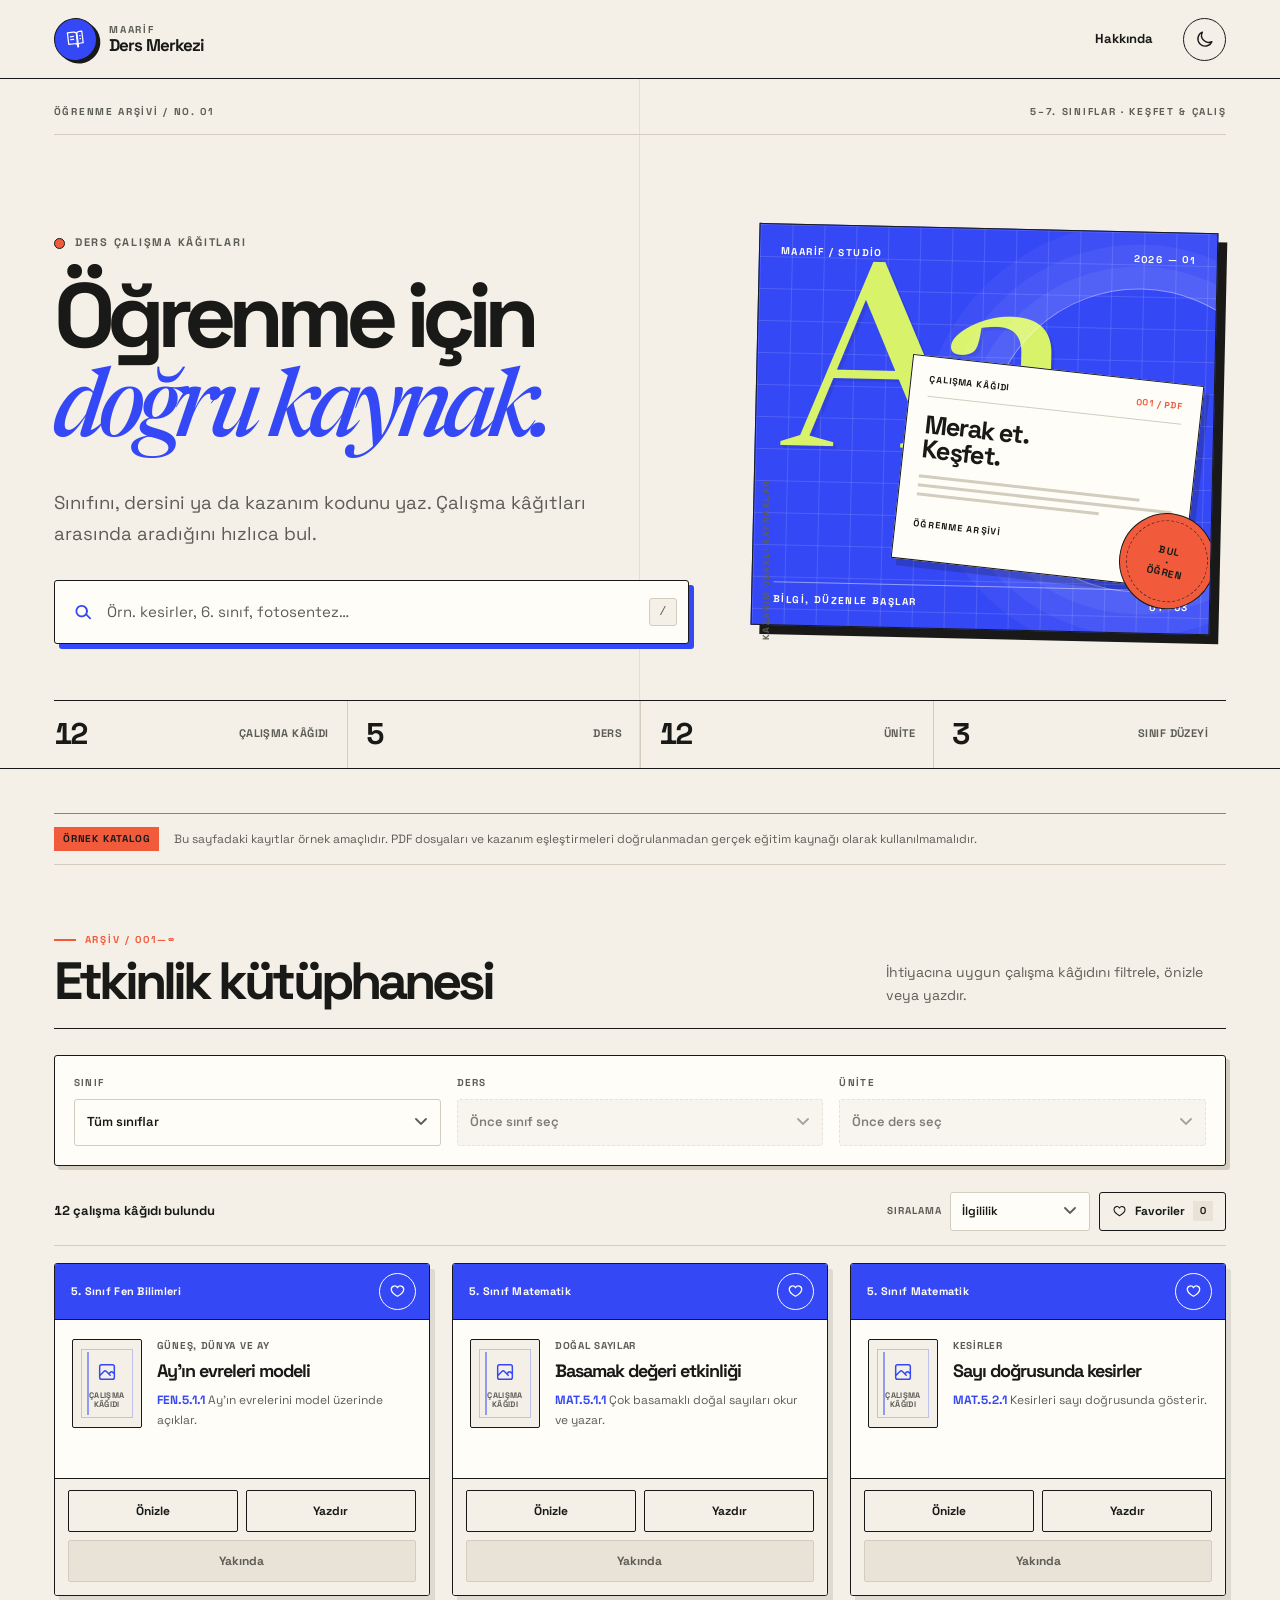
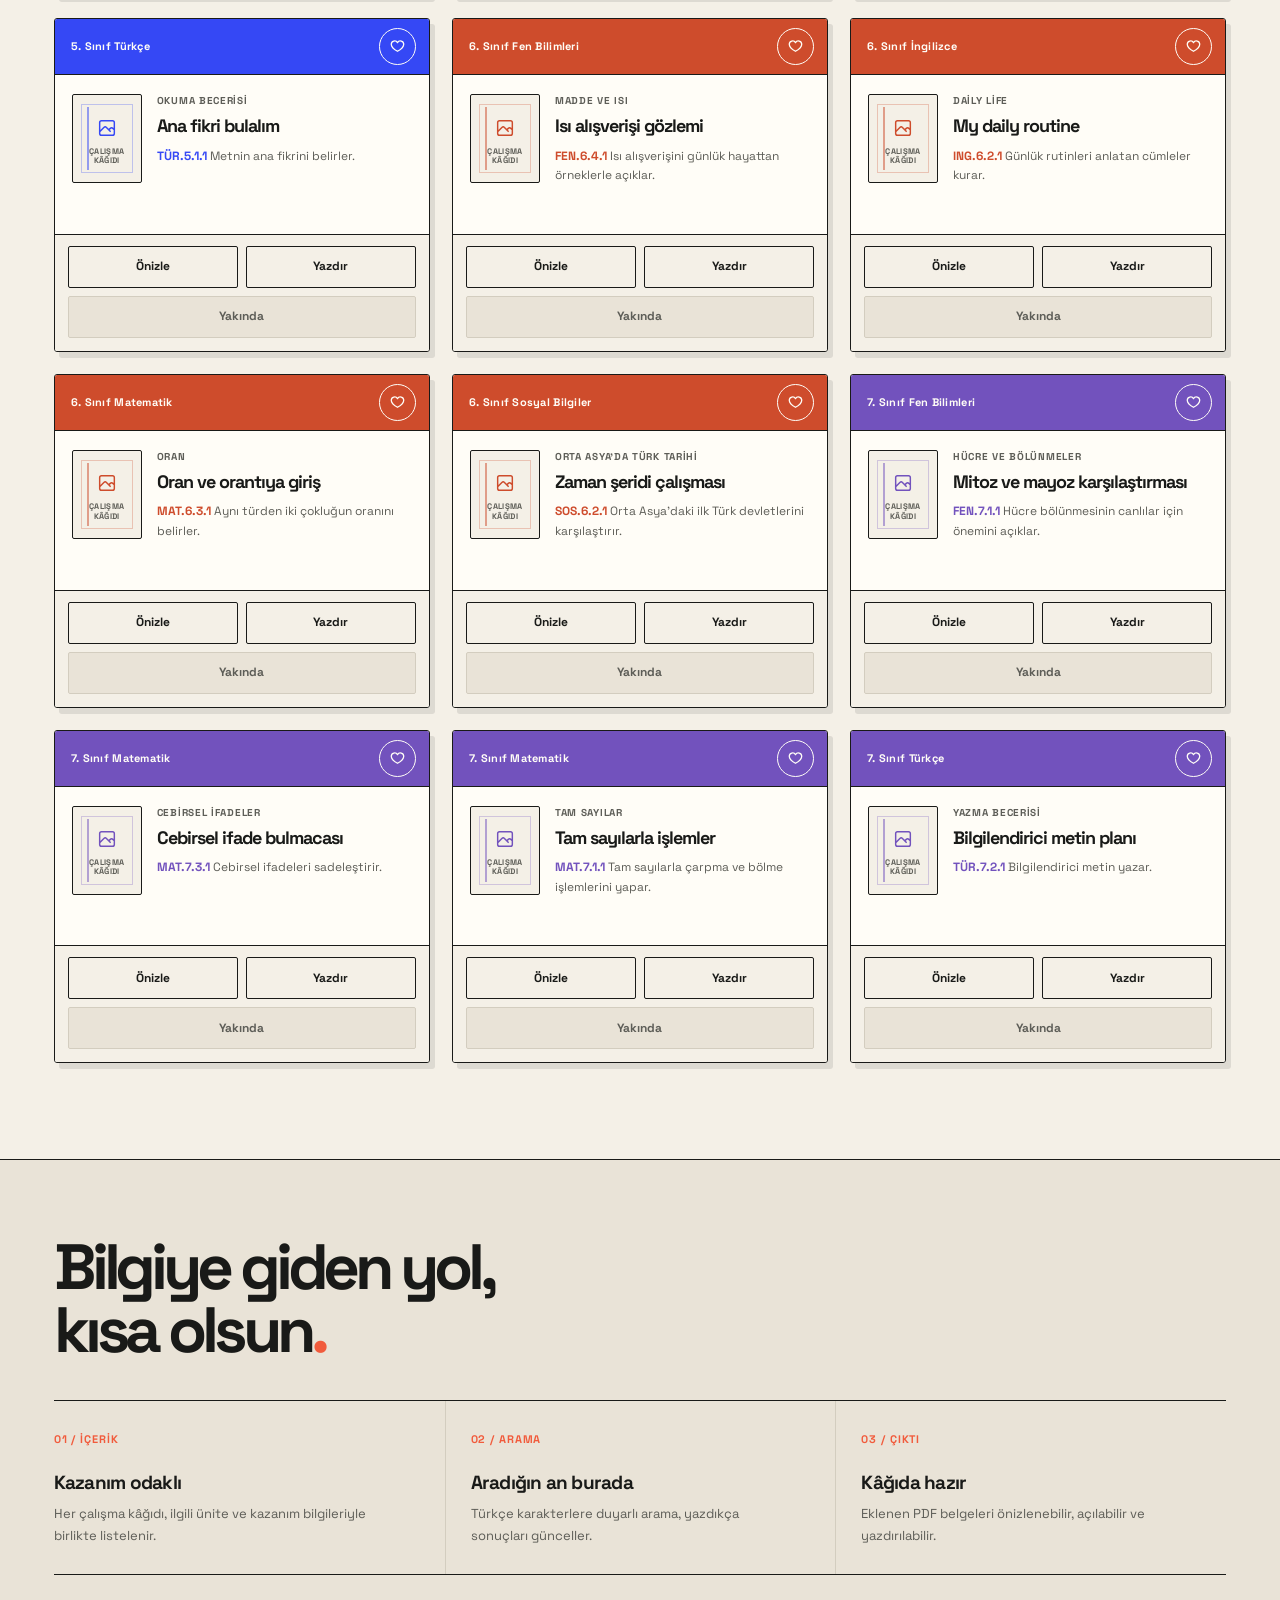
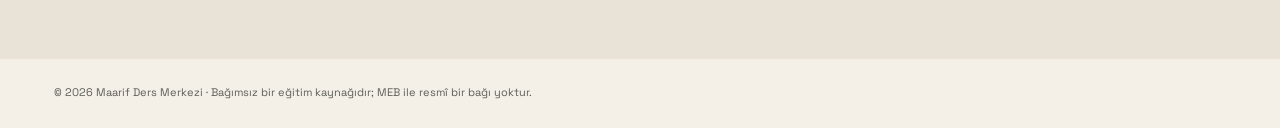
==== commit 650b1c68: "Rebuild homepage as editorial learning archive" ====
--- a/index.html
+++ b/index.html
@@ -5,36 +5,65 @@
 <meta name="viewport" content="width=device-width, initial-scale=1">
 <title>Maarif Ders Merkezi — Etkinlik arama</title>
 <meta name="description" content="5, 6 ve 7. sınıf çalışma kâğıtları için sınıf, ders, ünite ve kazanıma göre arama. Katalog içerikleri örnek kayıtlardır.">
-<meta name="theme-color" content="#176b5d">
+<meta name="theme-color" content="#3548f5">
 <link rel="canonical" href="https://prdtrx.github.io/maarif-ders-merkezi/">
 <meta property="og:type" content="website"><meta property="og:locale" content="tr_TR">
 <meta property="og:title" content="Maarif Ders Merkezi — Etkinlik arama"><meta property="og:description" content="5, 6 ve 7. sınıf çalışma kâğıtları için kazanım odaklı arama.">
 <meta property="og:url" content="https://prdtrx.github.io/maarif-ders-merkezi/"><meta name="twitter:card" content="summary">
 <script type="application/ld+json">{"@context":"https://schema.org","@type":"WebSite","name":"Maarif Ders Merkezi","inLanguage":"tr","url":"https://prdtrx.github.io/maarif-ders-merkezi/"}</script>
-<link rel="icon" href="data:image/svg+xml,%3Csvg xmlns='http://www.w3.org/2000/svg' viewBox='0 0 64 64'%3E%3Crect width='64' height='64' rx='18' fill='%23176b5d'/%3E%3Cpath d='M16 18c7-3 13-2 16 1v28c-4-3-10-4-16-1zM48 18c-7-3-13-2-16 1v28c4-3 10-4 16-1 z' fill='none' stroke='%23fff' stroke-width='3' stroke-linejoin='round'/%3E%3Cpath d='M23 25h4M23 32h4M37 25h4M37 32h4' stroke='%23e6fffa' stroke-width='2' stroke-linecap='round'/%3E%3C/svg%3E">
-<link rel="preconnect" href="https://fonts.googleapis.com"><link rel="preconnect" href="https://fonts.gstatic.com" crossorigin><link href="https://fonts.googleapis.com/css2?family=DM+Sans:wght@400;500;600;700&family=Manrope:wght@500;600;700;800&display=swap" rel="stylesheet">
+<link rel="icon" href="data:image/svg+xml,%3Csvg xmlns='http://www.w3.org/2000/svg' viewBox='0 0 64 64'%3E%3Ccircle cx='32' cy='32' r='29' fill='%233548f5' stroke='%23191a18' stroke-width='3'/%3E%3Cpath d='M15 18h12a5 5 0 0 1 5 5v24a5 5 0 0 0-5-5H15zM49 18H37a5 5 0 0 0-5 5v24a5 5 0 0 1 5-5h12z' fill='none' stroke='%23fffdf7' stroke-width='3' stroke-linejoin='round'/%3E%3C/svg%3E">
+<link rel="preconnect" href="https://fonts.googleapis.com"><link rel="preconnect" href="https://fonts.gstatic.com" crossorigin>
+<link href="https://fonts.googleapis.com/css2?family=Newsreader:ital,opsz,wght@0,6..72,400;0,6..72,500;0,6..72,600;1,6..72,400;1,6..72,500;1,6..72,600&family=Space+Grotesk:wght@400;500;600;700&display=swap" rel="stylesheet">
 <link rel="stylesheet" href="style.css">
-<link rel="stylesheet" href="signature.css">
 </head>
 <body>
 <a class="skip-link" href="#bul">Doğrudan sonuçlara geç</a>
-<nav class="nav" aria-label="Ana gezinme"><div class="wrap navin">
-  <a class="brand" href="#top" aria-label="Maarif Ders Merkezi ana sayfa"><span class="brand-mark" aria-hidden="true"><svg viewBox="0 0 40 40" focusable="false"><path d="M10 9.5h8.2a4.8 4.8 0 0 1 4.8 4.8v16.2a4.8 4.8 0 0 0-4.8-4.8H10z"/><path d="M30 9.5h-3.2a4.8 4.8 0 0 0-4.8 4.8v16.2a4.8 4.8 0 0 1 4.8-4.8H30z"/><path d="M13.5 15.5h4M13.5 19.5h4M26.5 15.5h.5M26.5 19.5h.5"/></svg></span><span class="brand-word">Maarif <strong>Ders Merkezi</strong></span></a>
-  <div class="navr"><a href="#hakkinda">Hakkında</a>
-  <button id="theme" class="icon-button" type="button" aria-label="Koyu temaya geç" title="Koyu temaya geç"><svg class="theme-icon" viewBox="0 0 24 24" aria-hidden="true"><path d="M20.2 15.2A8.5 8.5 0 0 1 8.8 3.8 8.7 8.7 0 1 0 20.2 15.2Z"/></svg></button></div>
-</div></nav>
+<nav class="nav" aria-label="Ana gezinme">
+  <div class="wrap navin">
+    <a class="brand" href="#top" aria-label="Maarif Ders Merkezi ana sayfa">
+      <span class="brand-mark" aria-hidden="true"><svg viewBox="0 0 40 40" focusable="false"><path d="M10 9.5h8.2a4.8 4.8 0 0 1 4.8 4.8v16.2a4.8 4.8 0 0 0-4.8-4.8H10z"/><path d="M30 9.5h-3.2a4.8 4.8 0 0 0-4.8 4.8v16.2a4.8 4.8 0 0 1 4.8-4.8H30z"/><path d="M13.5 15.5h4M13.5 19.5h4M26.5 15.5h.5M26.5 19.5h.5"/></svg></span>
+      <span class="brand-word">Maarif <strong>Ders Merkezi</strong></span>
+    </a>
+    <div class="navr">
+      <a href="#hakkinda">Hakkında</a>
+      <button id="theme" class="icon-button" type="button" aria-label="Koyu temaya geç" title="Koyu temaya geç"><svg class="theme-icon" viewBox="0 0 24 24" aria-hidden="true"><path d="M20.2 15.2A8.5 8.5 0 0 1 8.8 3.8 8.7 8.7 0 1 0 20.2 15.2Z"/></svg></button>
+    </div>
+  </div>
+</nav>
 
-<header class="hero" id="top"><div class="wrap">
-  <p class="kicker">5, 6 ve 7. sınıflar için</p>
-  <h1>Doğru etkinliği<br><span>saniyeler içinde bul.</span></h1>
-  <p class="lead">Sınıfı, dersi, üniteyi ya da kazanım kodunu yaz; aradığın etkinliği bul.</p>
-  <form class="search" id="search-form" role="search">
-    <svg viewBox="0 0 24 24" width="22" height="22" aria-hidden="true"><path d="M11 4a7 7 0 105 11.9l4.6 4.6 1.4-1.4-4.6-4.6A7 7 0 0011 4zm0 2a5 5 0 110 10 5 5 0 010-10z" fill="currentColor"/></svg>
-    <input id="q" type="search" placeholder="Örn. kesirler, 6. sınıf, fotosentez…" autocomplete="off" aria-label="Çalışma kâğıdı ara">
-    <kbd>/</kbd>
-  </form>
-  <ul class="stats" id="stats"></ul>
-</div></header>
+<header class="hero" id="top">
+  <div class="wrap">
+    <div class="hero-topline"><span>Öğrenme arşivi / no. 01</span><span>5–7. sınıflar · keşfet & çalış</span></div>
+    <div class="hero-layout">
+      <div class="hero-copy">
+        <p class="kicker">Ders çalışma kâğıtları</p>
+        <h1>Öğrenme için<br><span>doğru kaynak.</span></h1>
+        <p class="lead">Sınıfını, dersini ya da kazanım kodunu yaz. Çalışma kâğıtları arasında aradığını hızlıca bul.</p>
+        <form class="search" id="search-form" role="search">
+          <svg viewBox="0 0 24 24" width="22" height="22" aria-hidden="true"><path d="M11 4a7 7 0 105 11.9l4.6 4.6 1.4-1.4-4.6-4.6A7 7 0 0011 4zm0 2a5 5 0 110 10 5 5 0 010-10z" fill="currentColor"/></svg>
+          <input id="q" type="search" placeholder="Örn. kesirler, 6. sınıf, fotosentez…" autocomplete="off" aria-label="Çalışma kâğıdı ara">
+          <kbd>/</kbd>
+        </form>
+      </div>
+      <aside class="hero-aside" aria-hidden="true">
+        <div class="visual-frame">
+          <div class="visual-topline"><span>Maarif / studio</span><span>2026 — 01</span></div>
+          <div class="visual-monogram">Aa</div>
+          <div class="visual-paper">
+            <div class="paper-heading"><span>Çalışma kâğıdı</span><strong>001 / PDF</strong></div>
+            <p class="paper-title">Merak et.<br>Keşfet.</p>
+            <div class="paper-lines"><i></i><i></i><i></i></div>
+            <div class="paper-footer"><span>ÖĞRENME ARŞİVİ</span><b>01</b></div>
+          </div>
+          <div class="visual-seal">Bul<br>·<br>Öğren</div>
+          <div class="visual-bottomline"><span>Bilgi, düzenle başlar</span><span>01—03</span></div>
+        </div>
+        <div class="visual-caption">Kazanım odaklı kaynaklar</div>
+      </aside>
+    </div>
+    <ul class="stats" id="stats" aria-label="Katalog istatistikleri"></ul>
+  </div>
+</header>
 
 <main class="wrap" id="bul" tabindex="-1">
   <aside class="catalog-notice" role="note" aria-label="Katalog hakkında önemli bilgi">
@@ -42,7 +71,7 @@
     Bu sayfadaki kayıtlar örnek amaçlıdır. PDF dosyaları ve kazanım eşleştirmeleri doğrulanmadan gerçek eğitim kaynağı olarak kullanılmamalıdır.
   </aside>
   <div class="library-heading">
-    <div><p class="eyebrow">Kataloğu keşfet</p><h2>Etkinlik kütüphanesi</h2></div>
+    <div><p class="eyebrow">Arşiv / 001—∞</p><h2>Etkinlik kütüphanesi</h2></div>
     <p>İhtiyacına uygun çalışma kâğıdını filtrele, önizle veya yazdır.</p>
   </div>
   <section class="filters simple-filters" aria-label="Sonuçları filtrele">
@@ -50,23 +79,32 @@
     <label><span>Ders</span><select id="subject" aria-label="Ders"><option value="">Önce sınıf seç</option></select></label>
     <label><span>Ünite</span><select id="unit" aria-label="Ünite"><option value="">Önce ders seç</option></select></label>
   </section>
-  <div class="bar"><p id="count" aria-live="polite"></p><div class="barr"><label class="sort-control"><span>Sıralama</span><select id="sort" aria-label="Sonuçları sıralama"><option value="rel">İlgililik</option><option value="new">En yeni</option><option value="az">Başlık (A–Z)</option></select></label><button id="favt" class="pill favorite-filter" type="button" aria-pressed="false"><svg viewBox="0 0 24 24" aria-hidden="true"><path d="M20.8 8.8c0 5.1-8.8 10-8.8 10s-8.8-4.9-8.8-10A4.7 4.7 0 0 1 12 6.5a4.7 4.7 0 0 1 8.8 2.3Z"/></svg><span>Favoriler</span><span id="favn" class="count-bubble">0</span></button><button id="reset" class="link">Filtreleri temizle</button></div></div>
+  <div class="bar">
+    <p id="count" aria-live="polite"></p>
+    <div class="barr">
+      <label class="sort-control"><span>Sıralama</span><select id="sort" aria-label="Sonuçları sıralama"><option value="rel">İlgililik</option><option value="new">En yeni</option><option value="az">Başlık (A–Z)</option></select></label>
+      <button id="favt" class="pill favorite-filter" type="button" aria-pressed="false"><svg viewBox="0 0 24 24" aria-hidden="true"><path d="M20.8 8.8c0 5.1-8.8 10-8.8 10s-8.8-4.9-8.8-10A4.7 4.7 0 0 1 12 6.5a4.7 4.7 0 0 1 8.8 2.3Z"/></svg><span>Favoriler</span><span id="favn" class="count-bubble">0</span></button>
+      <button id="reset" class="link">Filtreleri temizle</button>
+    </div>
+  </div>
   <section id="grid" class="grid" aria-label="Çalışma kâğıdı sonuçları"></section>
   <noscript><p class="empty">Çalışma kâğıtlarını görmek için JavaScript gerekir.</p></noscript>
-  <div id="empty" class="empty" hidden><h3>Sonuç bulunamadı</h3><p>Yazımı kontrol et ya da filtreleri temizleyip yeniden dene.</p></div>
+  <div id="empty" class="empty" hidden><h3>Bu aramada sonuç yok.</h3><p>Yazımı kontrol et ya da filtreleri temizleyip yeniden dene.</p></div>
 </main>
 
-<section class="about" id="hakkinda"><div class="wrap">
-  <h2>Sade, hızlı, reklamsız.</h2>
-  <div class="trio">
-    <div><h3>Kazanım odaklı</h3><p>Her çalışma kâğıdı, ilgili ünite ve kazanımla birlikte listelenir.</p></div>
-    <div><h3>Anında arama</h3><p>Türkçe karakterlere duyarlı, yazdıkça sonuç veren arama.</p></div>
-    <div><h3>Yazdırmaya hazır</h3><p>Çalışma kâğıtları A4 PDF olarak tek tıkla açılır.</p></div>
+<section class="about" id="hakkinda">
+  <div class="wrap">
+    <h2>Bilgiye giden yol,<br>kısa olsun</h2>
+    <div class="trio">
+      <div><h3>Kazanım odaklı</h3><p>Her çalışma kâğıdı, ilgili ünite ve kazanım bilgileriyle birlikte listelenir.</p></div>
+      <div><h3>Aradığın an burada</h3><p>Türkçe karakterlere duyarlı arama, yazdıkça sonuçları günceller.</p></div>
+      <div><h3>Kâğıda hazır</h3><p>Eklenen PDF belgeleri önizlenebilir, açılabilir ve yazdırılabilir.</p></div>
+    </div>
   </div>
-</div></section>
+</section>
 <footer class="wrap foot"><p>© <span id="yr"></span> Maarif Ders Merkezi · Bağımsız bir eğitim kaynağıdır; MEB ile resmî bir bağı yoktur.</p></footer>
 <dialog id="dlg" aria-labelledby="dialog-title"><div class="dc" id="dc"></div></dialog>
 <script src="data.js"></script>
 <script src="app.js"></script>
 </body>
-</html>
+</html>
--- a/style.css
+++ b/style.css
@@ -1,495 +1,332 @@
-/* Maarif Ders Merkezi — cohesive, responsive design system */
+/* MAARIF DERS MERKEZİ — editorial publishing system
+   Art direction: paper, ink, cobalt, vermilion, disciplined Swiss grid. */
 :root {
-  color-scheme: light;
-  --bg: #f5f7f4;
-  --bg2: #edf2ed;
-  --card: #ffffff;
-  --tx: #172923;
-  --mu: #52665d;
-  --ln: #d8e2da;
-  --ac: #176b5d;
-  --on-accent: #ffffff;
-  --focus: #2563eb;
-  --g5: #176b5d;
-  --g6: #8a5a13;
-  --g7: #7050a3;
-  --shadow-sm: 0 2px 8px rgba(25, 55, 42, .045);
-  --shadow-card: 0 8px 26px rgba(25, 55, 42, .055);
-  --shadow-float: 0 18px 54px rgba(20, 41, 31, .18);
-  --r-sm: 10px;
-  --r-md: 15px;
-  --r-lg: 22px;
-  --r-xl: 28px;
-  --wrap: 1240px;
+  color-scheme: light; --paper: #f4f0e7; --paper-soft: #e9e3d7; --paper-white: #fffdf7;
+  --ink: #191a18; --ink-soft: #5d5d57; --line: #d3cdbf; --blue: #3548f5; --blue-deep: #2332ca;
+  --orange: #f15b3c; --lime: #d8f36a; --focus: #244bff;
+  --grade-5: #3548f5; --grade-6: #ce4c2c; --grade-7: #7252bd;
+  --shadow-paper: 5px 5px 0 var(--ink); --shadow-card: 5px 6px 0 rgba(25,26,24,.10);
+  --shadow-dialog: 0 28px 90px rgba(15,17,20,.30); --radius-sm: 3px; --radius-md: 7px;
+  --radius-lg: 12px; --wrap: 1360px;
 }
 :root[data-theme="dark"] {
-  color-scheme: dark;
-  --bg: #101815;
-  --bg2: #17231e;
-  --card: #1b2923;
-  --tx: #edf5ef;
-  --mu: #b5c6bc;
-  --ln: #35483d;
-  --ac: #72d4b2;
-  --on-accent: #10251d;
-  --focus: #93baff;
-  --g5: #72d4b2;
-  --g6: #f0c27a;
-  --g7: #c2a5ff;
-  --shadow-sm: 0 2px 8px rgba(0, 0, 0, .12);
-  --shadow-card: 0 10px 30px rgba(0, 0, 0, .16);
-  --shadow-float: 0 20px 64px rgba(0, 0, 0, .45);
+  color-scheme: dark; --paper: #151614; --paper-soft: #22231f; --paper-white: #1d1f1b;
+  --ink: #f3f0e8; --ink-soft: #c4c0b6; --line: #41413a; --blue: #8190ff; --blue-deep: #5d6dfa;
+  --orange: #ff8262; --lime: #d8f36a; --focus: #a9b5ff;
+  --grade-5: #9da7ff; --grade-6: #ff987b; --grade-7: #c2a6ff;
+  --shadow-paper: 5px 5px 0 #000; --shadow-card: 5px 6px 0 rgba(0,0,0,.25);
+  --shadow-dialog: 0 28px 90px rgba(0,0,0,.62);
 }
 * { box-sizing: border-box; }
-html {
-  scroll-behavior: smooth;
-  scroll-padding-top: 92px;
-  -webkit-text-size-adjust: 100%;
-  text-size-adjust: 100%;
-}
-body {
-  margin: 0;
-  background: var(--bg);
-  color: var(--tx);
-  font: 16px/1.6 "DM Sans", -apple-system, BlinkMacSystemFont, "Segoe UI", Roboto, sans-serif;
-  -webkit-font-smoothing: antialiased;
-  text-rendering: optimizeLegibility;
-  transition: background-color .2s, color .2s;
-}
-button, input, select, textarea { font: inherit; }
-button, a, select { touch-action: manipulation; }
+html { scroll-behavior: smooth; scroll-padding-top: 88px; -webkit-text-size-adjust: 100%; text-size-adjust: 100%; }
+body { margin: 0; background: var(--paper); color: var(--ink); font: 16px/1.58 "Space Grotesk","Segoe UI",sans-serif; -webkit-font-smoothing: antialiased; text-rendering: optimizeLegibility; transition: background-color .2s ease,color .2s ease; }
+button,input,select,textarea { font: inherit; }
+button,a,select { touch-action: manipulation; }
+button { color: inherit; }
 a { color: inherit; text-decoration: none; }
-button { color: inherit; }
 svg { flex-shrink: 0; }
-.wrap { width: min(100%, var(--wrap)); margin-inline: auto; padding-inline: 28px; }
+::selection { color: #fff; background: var(--blue); }
 [hidden] { display: none !important; }
-:where(a, button, input, select, textarea, [tabindex]):focus-visible {
-  outline: 3px solid var(--focus);
-  outline-offset: 3px;
-}
-:where(a, button, input, select, textarea, [tabindex]):focus:not(:focus-visible) { outline: none; }
-::selection { background: color-mix(in srgb, var(--ac) 22%, transparent); color: var(--tx); }
-.skip-link {
-  position: fixed; top: 10px; left: 10px; z-index: 1000;
-  padding: 11px 15px; border: 2px solid var(--focus); border-radius: var(--r-sm);
-  background: var(--card); color: var(--tx); box-shadow: var(--shadow-card);
-  transform: translateY(-160%); transition: transform .16s;
-}
+.wrap { width: min(100%,var(--wrap)); margin-inline: auto; padding-inline: clamp(20px,4.2vw,64px); }
+:where(a,button,input,select,textarea,[tabindex]):focus-visible { outline: 3px solid var(--focus); outline-offset: 4px; }
+:where(a,button,input,select,textarea,[tabindex]):focus:not(:focus-visible) { outline: none; }
+.skip-link { position: fixed; top: 12px; left: 12px; z-index: 1000; transform: translateY(-180%); padding: 12px 16px; border: 2px solid var(--ink); background: var(--lime); color: #171915; font-size: 14px; font-weight: 700; box-shadow: 4px 4px 0 var(--ink); }
 .skip-link:focus { transform: translateY(0); }
 
-/* Sticky navigation */
-.nav {
-  position: sticky; top: 0; z-index: 30;
-  background: color-mix(in srgb, var(--bg) 88%, transparent);
-  border-bottom: 1px solid color-mix(in srgb, var(--ln) 72%, transparent);
-  -webkit-backdrop-filter: saturate(160%) blur(18px);
-  backdrop-filter: saturate(160%) blur(18px);
-}
-.navin { display: flex; align-items: center; justify-content: space-between; min-height: 76px; gap: 24px; }
-.brand {
-  display: inline-flex; align-items: center; gap: 11px; flex: 0 1 auto; min-width: 0;
-  color: var(--tx); font-family: "Manrope", "DM Sans", sans-serif;
-  font-size: 19px; font-weight: 750; letter-spacing: -.035em; line-height: 1.08; white-space: nowrap;
-}
-.brand-mark {
-  display: grid; place-items: center; width: 44px; height: 44px; flex: 0 0 44px;
-  border: 1px solid color-mix(in srgb, var(--ac) 30%, var(--ln)); border-radius: 15px;
-  background: linear-gradient(145deg, var(--ac), color-mix(in srgb, var(--ac) 68%, #173d35));
-  color: #fff; box-shadow: 0 5px 14px color-mix(in srgb, var(--ac) 18%, transparent);
-}
-.brand-mark svg { display: block; width: 31px; height: 31px; fill: none; stroke: currentColor; stroke-width: 1.7; stroke-linecap: round; stroke-linejoin: round; }
-.brand-word { display: inline-flex; flex-direction: column; gap: 2px; color: var(--mu); font: 650 11px/1.2 "Manrope", sans-serif; letter-spacing: .1em; text-transform: uppercase; }
-.brand-word strong { color: var(--tx); font-size: 17px; font-weight: 800; letter-spacing: -.04em; text-transform: none; }
-.navr { display: flex; align-items: center; justify-content: flex-end; gap: 22px; color: var(--mu); font-size: 14px; font-weight: 650; }
-.navr a { display: inline-flex; align-items: center; min-height: 44px; transition: color .15s; }
-.navr a:hover { color: var(--ac); }
-.icon-button {
-  display: grid; place-items: center; width: 44px; height: 44px; padding: 0;
-  border: 1px solid var(--ln); border-radius: 14px; background: var(--card); color: var(--tx);
-  box-shadow: var(--shadow-sm); cursor: pointer;
-  transition: transform .16s, border-color .16s, background-color .16s;
-}
-.icon-button:hover { transform: translateY(-1px); border-color: var(--ac); background: var(--bg2); }
+/* Small, composed masthead */
+.nav { position: sticky; top: 0; z-index: 50; background: color-mix(in srgb,var(--paper) 94%,transparent); border-bottom: 1px solid var(--ink); -webkit-backdrop-filter: blur(14px); backdrop-filter: blur(14px); }
+.navin { display: flex; align-items: center; justify-content: space-between; gap: 24px; min-height: 78px; }
+.brand { display: inline-flex; align-items: center; gap: 12px; min-width: 0; font-family: "Space Grotesk",sans-serif; font-weight: 700; letter-spacing: -.045em; line-height: 1.1; white-space: nowrap; }
+.brand-mark { display: grid; place-items: center; flex: 0 0 43px; width: 43px; height: 43px; border: 1.5px solid var(--ink); border-radius: 50%; background: var(--blue); color: white; box-shadow: 3px 3px 0 var(--ink); transform: rotate(-7deg); }
+.brand-mark svg { width: 29px; height: 29px; fill: none; stroke: currentColor; stroke-width: 1.7; stroke-linecap: round; stroke-linejoin: round; }
+.brand-word { display: flex; flex-direction: column; gap: 1px; color: var(--ink-soft); font-size: 10px; font-weight: 700; letter-spacing: .19em; text-transform: uppercase; }
+.brand-word strong { color: var(--ink); font-size: 17px; font-weight: 700; letter-spacing: -.05em; text-transform: none; }
+.navr { display: flex; align-items: center; justify-content: flex-end; gap: clamp(14px,2.5vw,30px); color: var(--ink); font-size: 13px; font-weight: 700; }
+.navr a { position: relative; display: inline-flex; align-items: center; min-height: 44px; }
+.navr a::after { position: absolute; right: 0; bottom: 5px; left: 0; height: 2px; background: var(--orange); content: ""; transform: scaleX(0); transform-origin: left; transition: transform .18s ease; }
+.navr a:hover::after { transform: scaleX(1); }
+.icon-button { display: grid; place-items: center; width: 43px; height: 43px; padding: 0; border: 1.5px solid var(--ink); border-radius: 50%; background: transparent; color: var(--ink); cursor: pointer; transition: transform .18s ease,background-color .18s ease; }
+.icon-button:hover { background: var(--lime); color: #191a18; transform: rotate(-8deg); }
 .theme-icon { width: 20px; height: 20px; fill: none; stroke: currentColor; stroke-width: 1.7; stroke-linecap: round; stroke-linejoin: round; }
 
-/* Editorial hero and search */
-.hero {
-  isolation: isolate; position: relative; overflow: hidden; text-align: center;
-  padding: 76px 0 48px;
-  border-bottom: 1px solid color-mix(in srgb, var(--ln) 70%, transparent);
-  background:
-    radial-gradient(ellipse at 10% 12%, color-mix(in srgb, var(--ac) 10%, transparent), transparent 36%),
-    radial-gradient(ellipse at 91% 24%, color-mix(in srgb, var(--ac) 8%, transparent), transparent 32%),
-    linear-gradient(180deg, color-mix(in srgb, var(--ac) 4%, var(--bg)) 0%, var(--bg) 94%);
-}
-.hero::before {
-  content: ""; position: absolute; z-index: -1; pointer-events: none;
-  width: min(38vw, 500px); aspect-ratio: 1; right: -12%; top: -68%;
-  border: 1px solid color-mix(in srgb, var(--ac) 10%, transparent); border-radius: 50%;
-  box-shadow: 0 0 0 44px color-mix(in srgb, var(--ac) 3%, transparent), 0 0 0 88px color-mix(in srgb, var(--ac) 2%, transparent);
-}
+/* Editorial cover — no stock art, no decorative gradients */
+.hero { position: relative; isolation: isolate; overflow: hidden; padding: 26px 0 0; border-bottom: 1px solid var(--ink); background: linear-gradient(90deg,transparent calc(50% - .5px),color-mix(in srgb,var(--line) 52%,transparent) calc(50% - .5px),color-mix(in srgb,var(--line) 52%,transparent) calc(50% + .5px),transparent calc(50% + .5px)),var(--paper); }
 .hero .wrap { position: relative; }
-.kicker {
-  display: inline-flex; align-items: center; gap: 9px;
-  margin: 0 0 19px; padding: 7px 13px;
-  border: 1px solid color-mix(in srgb, var(--ac) 20%, var(--ln)); border-radius: 999px;
-  background: color-mix(in srgb, var(--card) 78%, transparent); color: var(--ac);
-  font-size: 11px; font-weight: 800; letter-spacing: .105em; text-transform: uppercase;
-}
-.kicker::before { content: ""; width: 7px; height: 7px; border-radius: 50%; background: var(--ac); box-shadow: 0 0 0 4px color-mix(in srgb, var(--ac) 12%, transparent); }
-h1 {
-  max-width: 900px; margin: 0 auto; color: var(--tx);
-  font: 800 clamp(42px, 5.6vw, 74px)/1.045 "Manrope", "DM Sans", sans-serif;
-  letter-spacing: -.062em; text-wrap: balance;
-}
-h1 span {
-  color: var(--ac);
-  background: linear-gradient(100deg, var(--ac), color-mix(in srgb, var(--ac) 70%, #83a995));
-  -webkit-background-clip: text; background-clip: text; -webkit-text-fill-color: transparent;
-}
-.lead { max-width: 590px; margin: 21px auto 29px; color: var(--mu); font-size: clamp(16px, 1.7vw, 18px); line-height: 1.7; text-wrap: pretty; }
-.search { position: relative; width: min(100%, 720px); margin: 0 auto; color: var(--mu); }
-.search > svg { position: absolute; top: 50%; left: 23px; width: 21px; height: 21px; transform: translateY(-50%); pointer-events: none; }
-.search input {
-  display: block; width: 100%; height: 66px; padding: 0 66px 0 59px;
-  border: 1px solid color-mix(in srgb, var(--ln) 86%, transparent); border-radius: 18px;
-  background: var(--card); color: var(--tx); box-shadow: 0 8px 26px rgba(20, 51, 39, .07);
-  font-size: 16px; outline: none; transition: border-color .18s, box-shadow .18s, background-color .18s;
-  appearance: none;
-}
-.search input::placeholder { color: color-mix(in srgb, var(--mu) 78%, transparent); opacity: 1; }
-.search input:hover { border-color: color-mix(in srgb, var(--ac) 38%, var(--ln)); }
-.search input:focus { border-color: var(--ac); box-shadow: 0 0 0 4px color-mix(in srgb, var(--ac) 13%, transparent), 0 10px 28px rgba(20, 51, 39, .07); }
+.hero-topline { display: flex; align-items: center; justify-content: space-between; gap: 18px; padding: 0 0 15px; border-bottom: 1px solid var(--line); color: var(--ink-soft); font: 700 10px/1.4 "Space Grotesk",sans-serif; letter-spacing: .17em; text-transform: uppercase; }
+.hero-topline span:last-child { text-align: right; }
+.hero-layout { display: grid; grid-template-columns: minmax(0,1.1fr) minmax(320px,.82fr); align-items: center; gap: clamp(30px,5vw,82px); padding: clamp(45px,7vw,92px) 0 50px; }
+.hero-copy { position: relative; z-index: 2; min-width: 0; }
+.kicker { display: inline-flex; align-items: center; gap: 10px; margin: 0 0 23px; padding: 0; color: var(--ink-soft); font: 700 11px/1.4 "Space Grotesk",sans-serif; letter-spacing: .16em; text-transform: uppercase; }
+.kicker::before { display: inline-block; width: 9px; height: 9px; background: var(--orange); border: 1px solid var(--ink); border-radius: 50%; content: ""; }
+h1 { max-width: 780px; margin: 0; color: var(--ink); font: 700 clamp(51px,7.1vw,100px)/.94 "Space Grotesk",sans-serif; letter-spacing: -.085em; text-wrap: balance; }
+h1 span { display: block; margin-top: .09em; color: var(--blue); font: italic 500 clamp(55px,7.4vw,104px)/.98 "Newsreader",Georgia,serif; letter-spacing: -.075em; text-wrap: balance; }
+.lead { max-width: 550px; margin: 26px 0 30px; color: var(--ink-soft); font-size: clamp(16px,1.45vw,19px); line-height: 1.7; text-wrap: pretty; }
+.search { position: relative; width: min(100%,650px); margin: 0; color: var(--ink); }
+.search > svg { position: absolute; z-index: 1; top: 50%; left: 18px; width: 21px; height: 21px; color: var(--blue); transform: translateY(-50%); pointer-events: none; }
+.search input { display: block; width: 100%; height: 64px; padding: 0 66px 0 52px; appearance: none; border: 1.5px solid var(--ink); border-radius: var(--radius-sm); background: var(--paper-white); color: var(--ink); box-shadow: 5px 5px 0 var(--blue); font-size: 15px; outline: none; transition: box-shadow .18s ease,transform .18s ease,border-color .18s ease; }
+.search input::placeholder { color: var(--ink-soft); opacity: 1; }
+.search input:hover { box-shadow: 7px 7px 0 var(--blue); }
+.search input:focus { border-color: var(--blue); box-shadow: 7px 7px 0 var(--orange); }
 .search input::-webkit-search-cancel-button { cursor: pointer; }
-kbd {
-  position: absolute; top: 50%; right: 17px; transform: translateY(-50%);
-  padding: 3px 8px; border: 1px solid var(--ln); border-radius: 7px;
-  background: var(--bg2); color: var(--mu); font: 12px/1.6 ui-monospace, SFMono-Regular, Menlo, monospace;
-}
-.stats {
-  display: flex; align-items: stretch; justify-content: center; width: fit-content; max-width: 100%;
-  margin: 30px auto 0; padding: 0; list-style: none; overflow: hidden;
-  border: 1px solid color-mix(in srgb, var(--ln) 85%, transparent); border-radius: 17px;
-  background: color-mix(in srgb, var(--card) 74%, transparent); box-shadow: var(--shadow-sm);
-}
-.stats li {
-  display: flex; flex-direction: column; justify-content: center; gap: 1px;
-  min-width: 125px; padding: 12px 20px; color: var(--mu);
-  font-size: 11px; font-weight: 700; letter-spacing: .035em; line-height: 1.4; text-transform: none;
-}
-.stats li + li { border-left: 1px solid var(--ln); }
-.stats b { color: var(--tx); font: 800 25px/1.25 "Manrope", sans-serif; letter-spacing: -.05em; font-variant-numeric: tabular-nums; }
-
-/* Main catalogue hierarchy */
-.catalog-notice {
-  display: flex; align-items: center; gap: 14px;
-  margin: 28px 0 32px; padding: 14px 18px;
-  border: 1px solid color-mix(in srgb, var(--ac) 18%, var(--ln));
-  border-left: 4px solid var(--ac); border-radius: 13px;
-  background: color-mix(in srgb, var(--ac) 5%, var(--card));
-  color: var(--mu); font-size: 13px; line-height: 1.55;
-}
-.catalog-notice strong {
-  display: inline-flex; flex: 0 0 auto; align-items: center; min-height: 26px;
-  padding: 4px 9px; border-radius: 7px; background: color-mix(in srgb, var(--ac) 12%, transparent);
-  color: var(--ac); font-size: 11px; font-weight: 800; letter-spacing: .025em; white-space: nowrap;
-}
-.library-heading { display: flex; align-items: end; justify-content: space-between; gap: 24px; margin: 0 0 18px; }
-.eyebrow { margin: 0 0 5px; color: var(--ac); font-size: 11px; font-weight: 800; letter-spacing: .12em; text-transform: uppercase; }
-.library-heading h2 { margin: 0; font: 800 clamp(25px, 3vw, 32px)/1.2 "Manrope", sans-serif; letter-spacing: -.045em; }
-.library-heading > p { max-width: 380px; margin: 0 0 2px; color: var(--mu); font-size: 14px; line-height: 1.55; }
-
-/* Filters */
-.simple-filters {
-  display: grid; grid-template-columns: repeat(3, minmax(0, 1fr)); gap: 16px;
-  margin: 0 0 25px; padding: 20px;
-  border: 1px solid var(--ln); border-radius: 19px; background: var(--card); box-shadow: var(--shadow-sm);
-}
-.simple-filters label { display: flex; flex-direction: column; gap: 7px; min-width: 0; color: var(--tx); font-size: 12px; font-weight: 800; }
-select {
-  width: 100%; min-width: 0; height: 47px; padding: 0 39px 0 13px;
-  appearance: none; -webkit-appearance: none;
-  border: 1px solid var(--ln); border-radius: 11px;
-  background: var(--card) url("data:image/svg+xml,%3Csvg xmlns='http://www.w3.org/2000/svg' width='12' height='8'%3E%3Cpath d='M1 1l5 5 5-5' fill='none' stroke='%2373857a' stroke-width='1.8' stroke-linecap='round'/%3E%3C/svg%3E") no-repeat right 14px center;
-  color: var(--tx); font-size: 14px; cursor: pointer;
-  transition: border-color .16s, box-shadow .16s, background-color .16s;
-}
-select:hover:not(:disabled) { border-color: color-mix(in srgb, var(--ac) 45%, var(--ln)); }
-select:focus-visible { border-color: var(--ac); }
-select:disabled { opacity: .56; cursor: not-allowed; background-color: var(--bg2); border-style: dashed; }
-
-/* Result count, ordering and quick actions */
-.bar {
-  display: flex; align-items: center; justify-content: space-between; gap: 20px;
-  margin: 0 0 20px; padding: 0 0 15px; border-bottom: 1px solid var(--ln);
-  color: var(--mu); font-size: 13px;
-}
-#count { margin: 0; color: var(--tx); font-size: 14px; font-weight: 750; font-variant-numeric: tabular-nums; }
-.barr { display: flex; align-items: center; justify-content: flex-end; flex-wrap: wrap; gap: 10px; }
-.sort-control { display: flex; align-items: center; gap: 9px; color: var(--mu); font-size: 12px; font-weight: 750; white-space: nowrap; }
-.sort-control select { width: auto; min-width: 145px; height: 43px; padding-left: 12px; font-size: 13px; }
-.pill {
-  display: inline-flex; align-items: center; justify-content: center; gap: 8px; min-height: 43px;
-  padding: 8px 13px; border: 1px solid var(--ln); border-radius: 11px;
-  background: var(--card); color: var(--tx); font-size: 13px; font-weight: 750;
-  cursor: pointer; transition: border-color .16s, background-color .16s, color .16s;
-}
-.pill:hover { border-color: color-mix(in srgb, var(--ac) 55%, var(--ln)); }
-.pill.on { border-color: var(--ac); background: var(--ac); color: var(--on-accent); }
-.favorite-filter svg { display: block; width: 16px; height: 16px; fill: none; stroke: currentColor; stroke-width: 1.8; stroke-linecap: round; stroke-linejoin: round; }
-.count-bubble { display: inline-grid; place-items: center; min-width: 21px; height: 21px; padding: 0 5px; border-radius: 6px; background: var(--bg2); font-size: 11px; font-weight: 800; font-variant-numeric: tabular-nums; }
-.favorite-filter.on .count-bubble { background: color-mix(in srgb, var(--on-accent) 14%, transparent); color: var(--on-accent); }
-.link {
-  min-height: 43px; padding: 8px 5px; border: 0; background: transparent; color: var(--ac);
-  font-size: 13px; font-weight: 750; cursor: pointer; text-decoration: underline; text-underline-offset: 3px;
-}
-.link:hover { color: var(--tx); }
-
-/* Responsive card catalogue */
-.grid { display: grid; grid-template-columns: repeat(3, minmax(0, 1fr)); align-items: stretch; gap: 22px; padding-bottom: 82px; }
-.card {
-  --c: var(--g5);
-  position: relative; display: flex; min-width: 0; flex-direction: column; overflow: hidden;
-  border: 1px solid var(--ln); border-radius: var(--r-lg); background: var(--card);
-  box-shadow: var(--shadow-sm);
-  transition: transform .2s ease, box-shadow .2s ease, border-color .2s ease, background-color .2s ease;
-}
-.card[data-g="6"] { --c: var(--g6); }
-.card[data-g="7"] { --c: var(--g7); }
-@media (hover: hover) and (pointer: fine) {
-  .card:hover { transform: translateY(-3px); border-color: color-mix(in srgb, var(--c) 38%, var(--ln)); box-shadow: var(--shadow-card); }
-}
-.card-banner {
-  display: flex; align-items: center; justify-content: space-between; gap: 12px;
-  min-height: 60px; padding: 9px 16px 9px 19px;
-  border-bottom: 1px solid color-mix(in srgb, var(--c) 14%, var(--ln));
-  background: linear-gradient(105deg, color-mix(in srgb, var(--c) 11%, var(--card)), color-mix(in srgb, var(--c) 4%, var(--bg2)));
-  color: var(--c);
-}
-.banner-title { font-size: 12px; font-weight: 800; letter-spacing: .005em; }
-.heart {
-  display: grid; place-items: center; flex: 0 0 40px; width: 40px; height: 40px; padding: 0;
-  border: 1px solid color-mix(in srgb, var(--ln) 85%, transparent); border-radius: 50%;
-  background: var(--card); color: var(--mu); cursor: pointer;
-  transition: color .16s, border-color .16s, background-color .16s, transform .16s;
-  -webkit-tap-highlight-color: transparent;
-}
-.heart:hover { border-color: #e54865; color: #e54865; }
-.heart.on { border-color: color-mix(in srgb, #e54865 28%, var(--ln)); background: color-mix(in srgb, #e54865 9%, var(--card)); color: #e54865; }
-.heart svg { display: block; width: 18px; height: 18px; fill: none; stroke: currentColor; stroke-width: 1.8; stroke-linecap: round; stroke-linejoin: round; }
+kbd { position: absolute; top: 50%; right: 12px; display: grid; place-items: center; min-width: 28px; height: 28px; padding: 0 7px; border: 1px solid var(--line); border-radius: 3px; background: var(--paper); color: var(--ink-soft); font: 12px/1 "SFMono-Regular",Consolas,monospace; transform: translateY(-50%); }
+.hero-aside { position: relative; min-width: 0; min-height: 425px; display: flex; align-items: stretch; justify-content: stretch; }
+.visual-frame { position: absolute; inset: 3px 12px 20px 2px; overflow: hidden; border: 1.5px solid var(--ink); background: var(--blue); color: #fffdf7; box-shadow: 9px 9px 0 var(--ink); transform: rotate(1.3deg); }
+.visual-frame::before { position: absolute; inset: 0; background-image: linear-gradient(rgba(255,255,255,.13) 1px,transparent 1px),linear-gradient(90deg,rgba(255,255,255,.13) 1px,transparent 1px); background-size: 32px 32px; content: ""; }
+.visual-frame::after { position: absolute; top: 14%; right: -17%; width: 66%; aspect-ratio: 1; border: 1px solid rgba(255,255,255,.45); border-radius: 50%; box-shadow: 0 0 0 22px rgba(255,255,255,.06),0 0 0 44px rgba(255,255,255,.05),0 0 0 66px rgba(255,255,255,.04); content: ""; pointer-events: none; }
+.visual-topline,.visual-bottomline { position: absolute; z-index: 2; right: 21px; left: 21px; display: flex; justify-content: space-between; gap: 14px; font: 700 10px/1.4 "Space Grotesk",sans-serif; letter-spacing: .14em; text-transform: uppercase; }
+.visual-topline { top: 20px; }
+.visual-bottomline { bottom: 18px; border-top: 1px solid rgba(255,255,255,.46); padding-top: 10px; }
+.visual-monogram { position: absolute; top: 10%; left: 6%; color: var(--lime); font: 500 clamp(145px,20vw,275px)/.95 "Newsreader",Georgia,serif; letter-spacing: -.13em; text-shadow: 3px 3px 0 rgba(17,20,66,.13); }
+.visual-paper { position: absolute; z-index: 3; right: 4%; bottom: 14%; width: 64%; min-height: 205px; padding: 17px 18px 14px; border: 1.5px solid var(--ink); background: var(--paper-white); color: var(--ink); box-shadow: 6px 7px 0 rgba(17,18,17,.20); transform: rotate(5deg); }
+.paper-heading { display: flex; align-items: center; justify-content: space-between; gap: 9px; padding-bottom: 10px; border-bottom: 1px solid var(--line); font: 700 9px/1.3 "Space Grotesk",sans-serif; letter-spacing: .1em; text-transform: uppercase; }
+.paper-heading strong { color: var(--orange); font-weight: 700; }
+.paper-title { margin: 15px 0 13px; font: 700 clamp(19px,2vw,27px)/.98 "Space Grotesk",sans-serif; letter-spacing: -.06em; }
+.paper-lines { display: grid; gap: 6px; }
+.paper-lines i { display: block; height: 3px; background: var(--line); }
+.paper-lines i:nth-child(1) { width: 87%; }
+.paper-lines i:nth-child(2) { width: 100%; }
+.paper-lines i:nth-child(3) { width: 72%; }
+.paper-footer { display: flex; justify-content: space-between; align-items: end; margin-top: 17px; font-size: 9px; font-weight: 700; letter-spacing: .13em; }
+.paper-footer b { color: var(--blue); font-size: 18px; line-height: 1; }
+.visual-seal { position: absolute; z-index: 4; right: -1%; bottom: 6%; display: grid; place-items: center; width: 96px; height: 96px; padding: 12px; border: 1.5px solid var(--ink); border-radius: 50%; background: var(--orange); color: #191a18; text-align: center; font: 700 10px/1.1 "Space Grotesk",sans-serif; letter-spacing: .07em; text-transform: uppercase; transform: rotate(12deg); }
+.visual-seal::after { position: absolute; inset: 6px; border: 1px dashed rgba(25,26,24,.65); border-radius: 50%; content: ""; }
+.visual-caption { position: absolute; bottom: -3px; left: 7px; color: var(--ink-soft); font: 700 9px/1.4 "Space Grotesk",sans-serif; letter-spacing: .16em; text-transform: uppercase; transform: rotate(-90deg); transform-origin: left top; }
+
+/* Publication colophon */
+.stats { display: grid; grid-template-columns: repeat(4,minmax(0,1fr)); width: 100%; margin: 0; padding: 0; list-style: none; border-top: 1px solid var(--ink); }
+.stats li { display: flex; align-items: center; justify-content: space-between; gap: 14px; min-width: 0; padding: 19px 18px 20px 0; color: var(--ink-soft); font-size: 11px; font-weight: 700; line-height: 1.35; letter-spacing: .04em; text-transform: uppercase; }
+.stats li + li { padding-left: 18px; border-left: 1px solid var(--line); }
+.stats b { flex: 0 0 auto; color: var(--ink); font: 700 30px/.95 "Space Grotesk",sans-serif; letter-spacing: -.09em; font-variant-numeric: tabular-nums; }
+
+main.wrap { padding-top: 44px; }
+.catalog-notice { display: flex; align-items: center; gap: 15px; margin: 0 0 68px; padding: 13px 0; border-top: 1px solid var(--orange); border-bottom: 1px solid var(--line); color: var(--ink-soft); font-size: 12px; line-height: 1.6; }
+.catalog-notice strong { flex: 0 0 auto; padding: 6px 9px; background: var(--orange); color: #191a18; font: 700 10px/1.2 "Space Grotesk",sans-serif; letter-spacing: .09em; text-transform: uppercase; }
+.library-heading { display: flex; align-items: end; justify-content: space-between; gap: 26px; margin: 0 0 26px; padding-bottom: 21px; border-bottom: 1.5px solid var(--ink); }
+.eyebrow { display: flex; align-items: center; gap: 9px; margin: 0 0 8px; color: var(--orange); font: 700 10px/1.4 "Space Grotesk",sans-serif; letter-spacing: .17em; text-transform: uppercase; }
+.eyebrow::before { width: 22px; height: 2px; background: currentColor; content: ""; }
+.library-heading h2 { margin: 0; font: 700 clamp(32px,4.1vw,54px)/.99 "Space Grotesk",sans-serif; letter-spacing: -.075em; }
+.library-heading > p { max-width: 340px; margin: 0; color: var(--ink-soft); font-size: 14px; line-height: 1.65; }
+
+/* Filter rail */
+.simple-filters { display: grid; grid-template-columns: repeat(3,minmax(0,1fr)); gap: 16px; margin: 0 0 26px; padding: 19px; border: 1px solid var(--ink); border-radius: var(--radius-sm); background: var(--paper-white); box-shadow: 4px 4px 0 var(--line); }
+.simple-filters label { display: flex; flex-direction: column; gap: 8px; min-width: 0; color: var(--ink-soft); font-size: 10px; font-weight: 700; letter-spacing: .13em; text-transform: uppercase; }
+select { width: 100%; min-width: 0; height: 47px; padding: 0 38px 0 12px; appearance: none; -webkit-appearance: none; border: 1px solid var(--line); border-radius: var(--radius-sm); background: var(--paper-white) url("data:image/svg+xml,%3Csvg xmlns='http://www.w3.org/2000/svg' width='12' height='8'%3E%3Cpath d='M1 1l5 5 5-5' fill='none' stroke='%235d5d57' stroke-width='1.8' stroke-linecap='round'/%3E%3C/svg%3E") no-repeat right 13px center; color: var(--ink); font-size: 13px; font-weight: 600; cursor: pointer; transition: border-color .16s,box-shadow .16s; }
+select:hover:not(:disabled) { border-color: var(--blue); }
+select:focus-visible { border-color: var(--blue); box-shadow: 0 0 0 2px color-mix(in srgb,var(--blue) 16%,transparent); }
+select:disabled { opacity: .56; cursor: not-allowed; background-color: var(--paper); border-style: dashed; }
+
+/* Result tools */
+.bar { display: flex; align-items: center; justify-content: space-between; gap: 20px; margin: 0 0 17px; padding: 0 0 14px; border-bottom: 1px solid var(--line); color: var(--ink-soft); font-size: 12px; }
+#count { margin: 0; color: var(--ink); font-size: 13px; font-weight: 700; font-variant-numeric: tabular-nums; }
+.barr { display: flex; align-items: center; justify-content: flex-end; flex-wrap: wrap; gap: 9px; }
+.sort-control { display: flex; align-items: center; gap: 8px; color: var(--ink-soft); font-size: 10px; font-weight: 700; letter-spacing: .1em; text-transform: uppercase; white-space: nowrap; }
+.sort-control select { width: auto; min-width: 140px; height: 39px; padding-left: 11px; font-size: 12px; }
+.pill { display: inline-flex; align-items: center; justify-content: center; gap: 8px; min-height: 39px; padding: 7px 12px; border: 1px solid var(--ink); border-radius: var(--radius-sm); background: transparent; color: var(--ink); font-size: 12px; font-weight: 700; cursor: pointer; transition: background-color .16s,color .16s,transform .16s; }
+.pill:hover { background: var(--paper-soft); }
+.pill.on { background: var(--blue); border-color: var(--blue); color: white; }
+.favorite-filter svg { display: block; width: 15px; height: 15px; fill: none; stroke: currentColor; stroke-width: 1.8; stroke-linecap: round; stroke-linejoin: round; }
+.count-bubble { display: inline-grid; place-items: center; min-width: 20px; height: 20px; padding: 0 4px; background: var(--paper-soft); color: var(--ink); font-size: 10px; font-weight: 700; font-variant-numeric: tabular-nums; }
+.favorite-filter.on .count-bubble { background: rgba(255,255,255,.2); color: white; }
+.link { min-height: 39px; padding: 6px 2px; border: 0; background: transparent; color: var(--blue); font-size: 12px; font-weight: 700; cursor: pointer; text-decoration: underline; text-underline-offset: 3px; }
+.link:hover { color: var(--orange); }
+
+/* Catalogue cards */
+.grid { display: grid; grid-template-columns: repeat(3,minmax(0,1fr)); align-items: stretch; gap: 22px; padding-bottom: 96px; }
+.card { --c: var(--grade-5); position: relative; display: flex; min-width: 0; flex-direction: column; overflow: hidden; border: 1px solid var(--ink); border-radius: var(--radius-sm); background: var(--paper-white); box-shadow: var(--shadow-card); transition: transform .2s ease,box-shadow .2s ease,background-color .2s ease; }
+.card[data-g="6"] { --c: var(--grade-6); }
+.card[data-g="7"] { --c: var(--grade-7); }
+.card-banner { display: flex; align-items: center; justify-content: space-between; gap: 12px; min-height: 56px; padding: 9px 13px 9px 16px; border-bottom: 1px solid var(--ink); background: var(--c); color: #fffdf7; }
+.card[data-g="6"] .card-banner { color: #fffdf7; }
+.banner-title { font-size: 11px; font-weight: 700; letter-spacing: .025em; }
+.heart { display: grid; place-items: center; flex: 0 0 37px; width: 37px; height: 37px; padding: 0; border: 1px solid currentColor; border-radius: 50%; background: transparent; color: inherit; cursor: pointer; transition: background-color .16s,color .16s,transform .16s; -webkit-tap-highlight-color: transparent; }
+.heart:hover { background: var(--lime); color: var(--ink); transform: rotate(-8deg); }
+.heart.on { background: var(--orange); color: var(--ink); }
+.heart svg { display: block; width: 17px; height: 17px; fill: none; stroke: currentColor; stroke-width: 1.8; stroke-linecap: round; stroke-linejoin: round; }
 .heart.on svg { fill: currentColor; }
-.card-body { flex: 1; padding: 19px 19px 18px; }
-.bento-grid-inner { display: grid; grid-template-columns: 72px minmax(0, 1fr); align-items: start; gap: 15px; min-width: 0; }
-.bento-thumbnail {
-  position: relative; display: flex; align-items: center; justify-content: center; overflow: hidden;
-  width: 72px; height: 82px; min-width: 72px; min-height: 82px;
-  border: 1px solid color-mix(in srgb, var(--c) 18%, var(--ln)); border-radius: 14px;
-  background: linear-gradient(145deg, color-mix(in srgb, var(--c) 12%, var(--card)), var(--bg2));
-}
-.bento-thumbnail::after { content: ""; position: absolute; right: -17px; bottom: -24px; width: 52px; height: 52px; border: 1px solid color-mix(in srgb, var(--c) 14%, transparent); border-radius: 50%; box-shadow: 0 0 0 8px color-mix(in srgb, var(--c) 4%, transparent); }
-.thumb-placeholder-content { display: flex; flex-direction: column; align-items: center; justify-content: center; gap: 7px; padding: 4px; color: var(--c); text-align: center; }
+.card-body { flex: 1; padding: 19px 17px 17px; }
+.bento-grid-inner { display: grid; grid-template-columns: 70px minmax(0,1fr); align-items: start; gap: 15px; min-width: 0; }
+.bento-thumbnail { position: relative; display: flex; align-items: center; justify-content: center; overflow: hidden; width: 70px; height: 89px; min-width: 70px; min-height: 89px; border: 1px solid var(--ink); border-radius: 2px; background: var(--paper); color: var(--c); }
+.bento-thumbnail::before { position: absolute; top: 9px; right: 8px; bottom: 9px; left: 8px; border: 1px solid currentColor; opacity: .28; content: ""; }
+.bento-thumbnail::after { position: absolute; top: 12px; bottom: 12px; left: 14px; width: 2px; background: currentColor; opacity: .5; content: ""; }
+.thumb-placeholder-content { position: relative; z-index: 1; display: flex; flex-direction: column; align-items: center; justify-content: center; gap: 8px; padding: 8px 4px 4px; color: var(--c); text-align: center; }
 .thumb-placeholder-content svg { width: 22px; height: 22px; fill: none; stroke: currentColor; stroke-width: 1.6; }
-.thumb-label { display: -webkit-box; max-width: 100%; overflow: hidden; color: var(--mu); font-size: 9px; font-weight: 800; line-height: 1.15; letter-spacing: .025em; text-transform: uppercase; -webkit-line-clamp: 2; line-clamp: 2; -webkit-box-orient: vertical; }
+.thumb-label { display: -webkit-box; max-width: 100%; overflow: hidden; color: var(--ink-soft); font-size: 8px; font-weight: 700; line-height: 1.15; letter-spacing: .04em; text-transform: uppercase; -webkit-line-clamp: 2; line-clamp: 2; -webkit-box-orient: vertical; }
 .bento-content { display: flex; min-width: 0; flex-direction: column; align-items: flex-start; }
-.unit-tag { display: -webkit-box; max-width: 100%; margin: 0 0 6px; overflow: hidden; color: var(--mu); font-size: 11px; font-weight: 800; line-height: 1.45; letter-spacing: .025em; text-transform: uppercase; -webkit-line-clamp: 2; line-clamp: 2; -webkit-box-orient: vertical; }
-.card h3 { width: 100%; margin: 0 0 9px; }
-.card h3 .open {
-  display: block; width: 100%; padding: 0; border: 0; border-radius: 4px;
-  background: transparent; color: var(--tx); text-align: left;
-  font: 800 17px/1.35 "Manrope", "DM Sans", sans-serif; letter-spacing: -.025em;
-  overflow-wrap: anywhere; cursor: pointer;
-}
-.card h3 .open:hover { text-decoration: underline; text-decoration-color: var(--ac); text-underline-offset: 4px; }
-.card h3 .open:focus-visible { border-radius: 4px; }
-.kz-preview {
-  display: -webkit-box; margin: 0 0 13px; overflow: hidden; color: var(--mu);
-  font-size: 13px; line-height: 1.55; -webkit-line-clamp: 3; line-clamp: 3; -webkit-box-orient: vertical;
-}
-.kz-preview b { color: var(--c); font-weight: 800; }
-.meta-inline { display: flex; align-items: center; flex-wrap: wrap; gap: 10px; min-height: 18px; color: var(--mu); font-size: 12px; font-weight: 650; }
+.unit-tag { display: -webkit-box; max-width: 100%; margin: 0 0 7px; overflow: hidden; color: var(--ink-soft); font-size: 10px; font-weight: 700; line-height: 1.4; letter-spacing: .07em; text-transform: uppercase; -webkit-line-clamp: 2; line-clamp: 2; -webkit-box-orient: vertical; }
+.card h3 { width: 100%; margin: 0 0 10px; }
+.card h3 .open { display: block; width: 100%; padding: 0; border: 0; border-radius: 2px; background: transparent; color: var(--ink); text-align: left; font: 700 18px/1.17 "Space Grotesk",sans-serif; letter-spacing: -.055em; overflow-wrap: anywhere; cursor: pointer; }
+.card h3 .open:hover { color: var(--blue); }
+.card h3 .open:focus-visible { border-radius: 2px; }
+.kz-preview { display: -webkit-box; margin: 0 0 13px; overflow: hidden; color: var(--ink-soft); font-size: 12px; line-height: 1.65; -webkit-line-clamp: 3; line-clamp: 3; -webkit-box-orient: vertical; }
+.kz-preview b { color: var(--c); font-weight: 700; }
+.meta-inline { display: flex; align-items: center; flex-wrap: wrap; gap: 9px; min-height: 18px; color: var(--ink-soft); font-size: 11px; font-weight: 600; }
 .metric { display: inline-flex; align-items: center; gap: 5px; }
-.metric svg { width: 14px; height: 14px; fill: none; stroke: currentColor; stroke-width: 1.7; }
-.card-footer-dual {
-  position: relative; z-index: 2; display: grid; grid-template-columns: repeat(2, minmax(0, 1fr)); gap: 9px;
-  padding: 13px 16px 16px; border-top: 1px solid var(--ln);
-  background: color-mix(in srgb, var(--bg2) 42%, var(--card));
-}
-.btn {
-  display: inline-flex; align-items: center; justify-content: center; min-width: 0; min-height: 43px;
-  padding: 9px 11px; border: 1px solid transparent; border-radius: 10px;
-  font-size: 13px; font-weight: 800; line-height: 1.3; text-align: center; overflow-wrap: anywhere;
-  cursor: pointer; transition: background-color .16s, border-color .16s, color .16s, transform .16s;
-}
+.metric svg { width: 13px; height: 13px; fill: none; stroke: currentColor; stroke-width: 1.7; }
+.card-footer-dual { position: relative; z-index: 2; display: grid; grid-template-columns: repeat(2,minmax(0,1fr)); gap: 8px; padding: 11px 13px 13px; border-top: 1px solid var(--ink); background: var(--paper); }
+.btn { display: inline-flex; align-items: center; justify-content: center; min-width: 0; min-height: 42px; padding: 8px 10px; border: 1px solid var(--ink); border-radius: 2px; font-size: 12px; font-weight: 700; line-height: 1.3; text-align: center; overflow-wrap: anywhere; cursor: pointer; transition: background-color .16s,color .16s,box-shadow .16s,transform .16s; }
 .card-footer-dual > .btn:nth-child(3) { grid-column: 1 / -1; }
-.btn:disabled, .btn[aria-disabled="true"] { cursor: not-allowed; }
-.btn-outline { border-color: var(--ln); background: var(--card); color: var(--tx); }
-.btn-outline:hover { border-color: color-mix(in srgb, var(--ac) 45%, var(--ln)); background: var(--bg2); }
-.btn-action { background: var(--ac); color: var(--on-accent); box-shadow: 0 3px 8px color-mix(in srgb, var(--ac) 14%, transparent); }
-.btn-action:hover { filter: brightness(1.045); }
-.btn-action.unavailable { border-color: var(--ln); background: var(--bg2); color: var(--mu); box-shadow: none; cursor: not-allowed; }
-.heart, #theme, .x { -webkit-tap-highlight-color: transparent; }
-
-/* Document preview dialog */
-dialog {
-  width: min(860px, calc(100% - 28px)); height: min(86dvh, 780px); max-height: calc(100dvh - 28px);
-  min-height: 340px; margin: auto; padding: 0; overflow: hidden;
-  border: 1px solid var(--ln); border-radius: 22px; background: var(--card); color: var(--tx); box-shadow: var(--shadow-float);
-}
-dialog::backdrop { background: rgba(7, 18, 13, .52); -webkit-backdrop-filter: blur(5px); backdrop-filter: blur(5px); }
-.dc { position: relative; display: flex; flex-direction: column; width: 100%; height: 100%; min-height: 0; padding: 25px; }
-.dialog-header-info { flex: 0 0 auto; margin: 0 0 16px; padding: 0 46px 0 0; }
-.dialog-header-info h2 { margin: 8px 0 5px; font: 800 clamp(19px, 2.6vw, 25px)/1.25 "Manrope", sans-serif; letter-spacing: -.035em; overflow-wrap: anywhere; }
-.dialog-header-info .unit { margin: 0; color: var(--mu); font-size: 13px; line-height: 1.6; }
-.chip { display: inline-flex; align-items: center; padding: 5px 9px; border-radius: 7px; background: color-mix(in srgb, var(--ac) 11%, var(--bg2)); color: var(--ac); font-size: 11px; font-weight: 800; }
-.dialog-preview-container { flex: 1 1 auto; min-height: 0; margin: 0 0 12px; overflow: hidden; border: 1px solid var(--ln); border-radius: 13px; background: var(--bg2); }
-.pdf-iframe { display: block; width: 100%; height: 100%; border: 0; background: var(--bg2); }
-.dialog-preview-placeholder { display: grid; flex: 1 1 auto; min-height: 0; place-items: center; margin: 0 0 12px; padding: 28px; border: 1px dashed var(--ln); border-radius: 13px; background: var(--bg2); color: var(--mu); text-align: center; font-size: 14px; }
+.btn:disabled,.btn[aria-disabled="true"] { cursor: not-allowed; }
+.btn-outline { background: transparent; color: var(--ink); }
+.btn-outline:hover { background: var(--lime); color: #191a18; box-shadow: 2px 2px 0 var(--ink); transform: translate(-1px,-1px); }
+.btn-action { background: var(--ink); color: var(--paper-white); }
+.btn-action:hover { background: var(--blue); color: #fff; }
+.btn-action.unavailable { border-color: var(--line); background: var(--paper-soft); color: var(--ink-soft); box-shadow: none; cursor: not-allowed; }
+#theme,.x { -webkit-tap-highlight-color: transparent; }
+
+/* Modal */
+dialog { width: min(900px,calc(100% - 28px)); height: min(88dvh,830px); max-height: calc(100dvh - 28px); min-height: 340px; margin: auto; padding: 0; overflow: hidden; border: 1.5px solid var(--ink); border-radius: 4px; background: var(--paper-white); color: var(--ink); box-shadow: var(--shadow-dialog); }
+dialog::backdrop { background: rgba(10,10,9,.68); -webkit-backdrop-filter: blur(4px); backdrop-filter: blur(4px); }
+.dc { position: relative; display: flex; flex-direction: column; width: 100%; height: 100%; min-height: 0; padding: 27px; }
+.dialog-header-info { flex: 0 0 auto; margin: 0 0 16px; padding: 0 50px 0 0; }
+.dialog-header-info h2 { margin: 9px 0 5px; font: 700 clamp(21px,3vw,31px)/1.1 "Space Grotesk",sans-serif; letter-spacing: -.06em; overflow-wrap: anywhere; }
+.dialog-header-info .unit { margin: 0; color: var(--ink-soft); font-size: 13px; line-height: 1.6; }
+.chip { display: inline-flex; align-items: center; padding: 5px 8px; border: 1px solid var(--ink); background: var(--lime); color: #191a18; font-size: 10px; font-weight: 700; letter-spacing: .08em; text-transform: uppercase; }
+.dialog-preview-container { flex: 1 1 auto; min-height: 0; margin: 0 0 12px; overflow: hidden; border: 1px solid var(--line); background: var(--paper); }
+.pdf-iframe { display: block; width: 100%; height: 100%; border: 0; background: var(--paper); }
+.dialog-preview-placeholder { display: grid; flex: 1 1 auto; min-height: 0; place-items: center; margin: 0 0 12px; padding: 28px; border: 1px dashed var(--line); background: var(--paper); color: var(--ink-soft); text-align: center; font-size: 14px; }
 .dialog-preview-placeholder p { margin: 0; }
 .acts { display: flex; flex: 0 0 auto; justify-content: flex-end; }
-.x {
-  position: absolute; top: 17px; right: 17px; z-index: 2; display: grid; place-items: center;
-  width: 42px; height: 42px; padding: 0; border: 1px solid var(--ln); border-radius: 12px;
-  background: var(--bg2); color: var(--mu); cursor: pointer; font-size: 17px;
-  transition: background-color .16s, color .16s, border-color .16s;
-}
-.x:hover { background: var(--card); border-color: var(--ac); color: var(--tx); }
-
-/* Notice, feature section and footer */
-.about { padding: 76px 0 80px; border-top: 1px solid var(--ln); background: var(--bg2); }
-.about .wrap { max-width: 1160px; }
-.about h2 { max-width: 700px; margin: 0 auto 34px; text-align: center; font: 800 clamp(27px, 3.5vw, 39px)/1.2 "Manrope", sans-serif; letter-spacing: -.05em; }
-.trio { display: grid; grid-template-columns: repeat(3, minmax(0, 1fr)); gap: 18px; counter-reset: feature; }
-.trio > div { position: relative; min-width: 0; padding: 23px 23px 24px; border: 1px solid var(--ln); border-radius: 17px; background: var(--card); box-shadow: var(--shadow-sm); }
-.trio > div::before { counter-increment: feature; content: "0" counter(feature); display: inline-flex; margin-bottom: 19px; color: var(--ac); font: 800 12px/1 "Manrope", sans-serif; letter-spacing: .06em; }
-.trio h3 { margin: 0 0 7px; font: 800 17px/1.35 "Manrope", sans-serif; letter-spacing: -.025em; }
-.trio p { margin: 0; color: var(--mu); font-size: 14px; line-height: 1.7; }
-.foot { padding: 24px 28px; color: var(--mu); text-align: center; font-size: 12px; line-height: 1.7; }
+.x { position: absolute; top: 16px; right: 16px; z-index: 2; display: grid; place-items: center; width: 40px; height: 40px; padding: 0; border: 1px solid var(--ink); border-radius: 50%; background: var(--paper); color: var(--ink); cursor: pointer; font-size: 16px; transition: background-color .16s,transform .16s; }
+.x:hover { background: var(--orange); transform: rotate(8deg); }
+
+/* Feature strip */
+.about { position: relative; overflow: hidden; padding: 76px 0 84px; border-top: 1px solid var(--ink); background: var(--paper-soft); }
+.about .wrap { max-width: var(--wrap); }
+.about h2 { max-width: 850px; margin: 0 0 38px; font: 700 clamp(35px,5vw,68px)/.98 "Space Grotesk",sans-serif; letter-spacing: -.08em; }
+.about h2::after { content: "."; color: var(--orange); }
+.trio { display: grid; grid-template-columns: repeat(3,minmax(0,1fr)); gap: 0; border-top: 1px solid var(--ink); border-bottom: 1px solid var(--ink); }
+.trio > div { position: relative; min-width: 0; padding: 24px 26px 26px 0; }
+.trio > div + div { padding-left: 25px; border-left: 1px solid var(--line); }
+.trio > div::before { display: inline-flex; margin-bottom: 27px; color: var(--orange); font: 700 11px/1 "Space Grotesk",sans-serif; letter-spacing: .08em; }
+.trio > div:nth-child(1)::before { content: "01 / İÇERİK"; }
+.trio > div:nth-child(2)::before { content: "02 / ARAMA"; }
+.trio > div:nth-child(3)::before { content: "03 / ÇIKTI"; }
+.trio h3 { margin: 0 0 8px; font: 700 19px/1.2 "Space Grotesk",sans-serif; letter-spacing: -.04em; }
+.trio p { max-width: 320px; margin: 0; color: var(--ink-soft); font-size: 13px; line-height: 1.75; }
+.foot { padding-top: 24px; padding-bottom: 26px; color: var(--ink-soft); font-size: 11px; line-height: 1.7; }
 .foot p { margin: 0; }
-.empty { padding: 76px 0 110px; color: var(--mu); text-align: center; }
-.empty h3 { margin: 0 0 6px; color: var(--tx); font: 800 24px/1.25 "Manrope", sans-serif; letter-spacing: -.03em; }
+.empty { padding: 75px 0 110px; color: var(--ink-soft); text-align: center; }
+.empty h3 { margin: 0 0 8px; color: var(--ink); font: 700 30px/1.1 "Space Grotesk",sans-serif; letter-spacing: -.06em; }
 .empty p { margin: 0; }
 
-/* Tablet */
+@media (hover: hover) and (pointer: fine) {
+  .card:hover { box-shadow: 8px 9px 0 var(--ink); transform: translate(-2px,-2px); }
+}
 @media (max-width: 1080px) {
-  .wrap { padding-inline: 24px; }
-  .grid { grid-template-columns: repeat(2, minmax(0, 1fr)); gap: 18px; }
-  .hero { padding-top: 66px; }
-  .stats li { min-width: 112px; padding-inline: 16px; }
-  .card-body { padding: 18px; }
-}
-
-/* Mobile */
+  .wrap { padding-inline: 28px; }
+  .hero-layout { grid-template-columns: minmax(0,1.05fr) minmax(280px,.85fr); gap: 34px; padding-top: 62px; }
+  h1 { font-size: clamp(50px,7vw,77px); }
+  h1 span { font-size: clamp(54px,7vw,80px); }
+  .hero-aside { min-height: 375px; }
+  .visual-paper { width: 70%; }
+  .visual-seal { width: 82px; height: 82px; right: -2%; font-size: 9px; }
+  .grid { grid-template-columns: repeat(2,minmax(0,1fr)); gap: 20px; }
+  .bento-grid-inner { grid-template-columns: 72px minmax(0,1fr); }
+  .bento-thumbnail { width: 72px; min-width: 72px; }
+}
 @media (max-width: 720px) {
   html { scroll-padding-top: 76px; }
   .wrap { padding-inline: 20px; }
   .navin { min-height: 68px; gap: 12px; }
-  .brand { gap: 8px; }
-  .brand-mark { width: 38px; height: 38px; flex-basis: 38px; border-radius: 12px; }
-  .brand-mark svg { width: 27px; height: 27px; }
-  .brand-word { font-size: 9px; }
+  .brand { gap: 9px; }
+  .brand-mark { width: 37px; height: 37px; flex-basis: 37px; }
+  .brand-mark svg { width: 25px; height: 25px; }
+  .brand-word { font-size: 9px; letter-spacing: .13em; }
   .brand-word strong { font-size: 14px; }
-  .navr { gap: 10px; font-size: 13px; }
-  .navr a { min-height: 42px; }
-  .hero { padding: 53px 0 37px; }
-  h1 { font-size: clamp(37px, 8.2vw, 53px); letter-spacing: -.048em; line-height: 1.07; }
-  .lead { max-width: 510px; margin: 17px auto 23px; font-size: 15px; }
-  .search input { height: 60px; border-radius: 15px; padding-left: 52px; }
-  .search > svg { left: 18px; width: 19px; height: 19px; }
-  .stats { display: grid; grid-template-columns: repeat(2, minmax(0, 1fr)); width: min(100%, 420px); margin-top: 24px; border-radius: 15px; }
-  .stats li { min-width: 0; padding: 10px 13px; }
-  .stats li:nth-child(3) { border-left: 0; }
-  .stats li:nth-child(n+3) { border-top: 1px solid var(--ln); }
-  .stats b { font-size: 23px; }
-  .catalog-notice { align-items: flex-start; flex-direction: column; gap: 8px; margin: 22px 0 27px; padding: 13px 14px; font-size: 12px; }
-  .library-heading { align-items: flex-start; flex-direction: column; gap: 7px; margin-bottom: 15px; }
-  .library-heading > p { font-size: 13px; }
-  .simple-filters { grid-template-columns: minmax(0, 1fr); gap: 11px; margin-bottom: 23px; padding: 16px; border-radius: 16px; }
+  .navr { gap: 12px; font-size: 12px; }
+  .hero { padding-top: 19px; background: var(--paper); }
+  .hero-topline { font-size: 8px; letter-spacing: .11em; }
+  .hero-layout { grid-template-columns: minmax(0,1fr); gap: 28px; padding: 44px 0 30px; }
+  .kicker { margin-bottom: 18px; font-size: 10px; }
+  h1 { max-width: 620px; font-size: clamp(51px,11.2vw,76px); }
+  h1 span { font-size: clamp(54px,11.5vw,79px); }
+  .lead { margin: 21px 0 24px; font-size: 16px; }
+  .search { width: 100%; }
+  .search input { height: 60px; padding-left: 49px; font-size: 14px; }
+  .search > svg { left: 16px; }
+  .hero-aside { min-height: 330px; max-width: 480px; width: 100%; margin: 0 auto 8px; }
+  .visual-frame { inset: 3px 10px 18px 3px; }
+  .visual-monogram { font-size: clamp(155px,38vw,220px); }
+  .visual-paper { min-height: 185px; width: 63%; padding: 14px; }
+  .paper-title { font-size: 23px; }
+  .visual-seal { right: 0; bottom: 4%; width: 78px; height: 78px; }
+  .visual-caption { left: 5px; font-size: 8px; }
+  .stats { grid-template-columns: repeat(2,minmax(0,1fr)); }
+  .stats li { min-height: 68px; padding: 14px 12px 14px 0; font-size: 10px; }
+  .stats li + li { padding-left: 12px; border-left: 1px solid var(--line); }
+  .stats li:nth-child(3) { padding-left: 0; border-left: 0; border-top: 1px solid var(--line); }
+  .stats li:nth-child(4) { border-top: 1px solid var(--line); }
+  .stats b { font-size: 27px; }
+  main.wrap { padding-top: 29px; }
+  .catalog-notice { align-items: flex-start; flex-direction: column; gap: 10px; margin-bottom: 49px; padding: 13px 0; font-size: 12px; }
+  .library-heading { align-items: flex-start; flex-direction: column; gap: 12px; margin-bottom: 20px; padding-bottom: 17px; }
+  .library-heading h2 { font-size: clamp(34px,8vw,45px); }
+  .library-heading > p { max-width: 430px; font-size: 13px; }
+  .simple-filters { grid-template-columns: minmax(0,1fr); gap: 12px; padding: 15px; margin-bottom: 22px; box-shadow: 3px 3px 0 var(--line); }
   .simple-filters label { gap: 6px; }
   select { height: 46px; }
-  .bar { align-items: stretch; flex-direction: column; gap: 11px; margin-bottom: 17px; padding-bottom: 13px; }
-  .barr { display: grid; grid-template-columns: minmax(0, 1fr) auto; justify-content: stretch; gap: 9px; width: 100%; }
-  .sort-control { grid-column: 1 / -1; justify-content: space-between; width: 100%; gap: 10px; }
+  .bar { align-items: flex-start; flex-direction: column; gap: 12px; }
+  .barr { justify-content: flex-start; width: 100%; gap: 7px; }
+  .sort-control { flex: 1 1 100%; }
   .sort-control select { flex: 1; min-width: 0; }
-  .favorite-filter { justify-content: center; }
-  #reset { justify-self: end; }
-  .grid { grid-template-columns: minmax(0, 1fr); gap: 15px; padding-bottom: 60px; }
-  .card { border-radius: 18px; }
-  .card-banner { min-height: 56px; padding: 8px 13px 8px 16px; }
-  .card-body { padding: 17px 16px; }
-  .bento-grid-inner { grid-template-columns: 66px minmax(0, 1fr); gap: 13px; }
-  .bento-thumbnail { width: 66px; height: 76px; min-width: 66px; min-height: 76px; }
+  .grid { grid-template-columns: minmax(0,1fr); gap: 17px; padding-bottom: 68px; }
+  .card { box-shadow: 4px 4px 0 rgba(25,26,24,.09); }
+  .card-body { padding: 17px 15px 15px; }
+  .bento-grid-inner { grid-template-columns: 68px minmax(0,1fr); gap: 13px; }
+  .bento-thumbnail { width: 68px; min-width: 68px; height: 86px; min-height: 86px; }
+  .card h3 .open { font-size: 18px; }
+  .card-footer-dual { padding: 10px 11px 11px; }
+  .about { padding: 55px 0 58px; }
+  .about h2 { margin-bottom: 28px; font-size: clamp(37px,9vw,54px); }
+  .trio { grid-template-columns: minmax(0,1fr); }
+  .trio > div,.trio > div + div { padding: 20px 0 22px; border-left: 0; }
+  .trio > div + div { border-top: 1px solid var(--line); }
+  .trio > div::before { margin-bottom: 14px; }
+  .trio p { max-width: 100%; }
+  .dc { padding: 20px; }
+  .dialog-header-info { padding-right: 42px; }
+  .x { top: 12px; right: 12px; }
+}
+@media (max-width: 420px) {
+  .wrap { padding-inline: 16px; }
+  .navin { min-height: 64px; }
+  .brand { gap: 7px; }
+  .brand-word strong { font-size: 13px; }
+  .navr { gap: 9px; }
+  .navr a { font-size: 11px; }
+  .icon-button { width: 39px; height: 39px; }
+  .hero-topline { gap: 10px; font-size: 7px; }
+  h1 { font-size: 48px; }
+  h1 span { font-size: 51px; }
+  .hero-aside { min-height: 285px; }
+  .visual-topline,.visual-bottomline { right: 13px; left: 13px; font-size: 8px; }
+  .visual-paper { right: 3%; bottom: 14%; min-height: 165px; padding: 12px; }
+  .paper-title { margin: 11px 0; font-size: 20px; }
+  .paper-footer { margin-top: 12px; }
+  .visual-seal { width: 68px; height: 68px; font-size: 8px; }
+  .stats li { gap: 8px; font-size: 9px; }
+  .stats b { font-size: 25px; }
+  .catalog-notice { margin-bottom: 40px; }
+  .card-body { padding-inline: 13px; }
+  .bento-grid-inner { grid-template-columns: 59px minmax(0,1fr); gap: 11px; }
+  .bento-thumbnail { width: 59px; min-width: 59px; height: 81px; min-height: 81px; }
   .card h3 .open { font-size: 17px; }
-  .card-footer-dual { gap: 8px; padding: 11px 13px 13px; }
-  .btn { min-height: 43px; padding-inline: 9px; font-size: 13px; }
-  dialog { width: calc(100% - 20px); height: min(88dvh, 720px); min-height: 300px; border-radius: 17px; }
-  .dc { padding: 18px; }
-  .x { top: 10px; right: 10px; width: 40px; height: 40px; }
-  .dialog-header-info { padding-right: 37px; margin-bottom: 12px; }
-  .dialog-header-info h2 { font-size: 20px; }
-  .about { padding: 53px 0 58px; }
-  .about h2 { margin-bottom: 24px; }
-  .trio { grid-template-columns: minmax(0, 1fr); gap: 12px; }
-  .trio > div { padding: 19px; }
-  .trio > div::before { margin-bottom: 13px; }
-  .foot { padding: 20px; }
-}
-
-/* Small phones and narrow embeds */
-@media (max-width: 420px) {
-  .wrap { padding-inline: 14px; }
-  .navin { min-height: 64px; }
-  .brand { gap: 6px; }
-  .brand-mark { width: 34px; height: 34px; flex-basis: 34px; border-radius: 11px; }
-  .brand-mark svg { width: 25px; height: 25px; }
-  .brand-word { font-size: 8px; letter-spacing: .075em; }
-  .brand-word strong { font-size: 13px; }
-  .navr { gap: 7px; }
-  .navr a[href="#hakkinda"] { display: none; }
-  .icon-button { width: 40px; height: 40px; }
-  .hero { padding-top: 46px; }
-  h1 { font-size: clamp(34px, 9vw, 39px); }
-  .kicker { font-size: 10px; letter-spacing: .075em; }
-  .lead { font-size: 14px; }
-  .search input { height: 57px; padding-right: 46px; padding-left: 47px; font-size: 14px; }
-  .search > svg { left: 15px; }
-  kbd { right: 12px; padding: 2px 6px; }
-  .stats li { padding-inline: 8px; font-size: 10px; }
-  .card-body { padding: 15px 13px; }
-  .bento-grid-inner { grid-template-columns: 58px minmax(0, 1fr); gap: 11px; }
-  .bento-thumbnail { width: 58px; height: 70px; min-width: 58px; min-height: 70px; border-radius: 12px; }
-  .thumb-placeholder-content { gap: 5px; }
-  .thumb-placeholder-content svg { width: 19px; height: 19px; }
-  .thumb-label { font-size: 8px; }
-  .unit-tag { font-size: 10px; }
-  .card h3 .open { font-size: 16px; }
-  .kz-preview { font-size: 12px; }
-  .card-footer-dual { padding-inline: 10px; }
-  .btn { font-size: 12px; padding-inline: 7px; }
-  .catalog-notice { padding-inline: 12px; }
-}
-
-/* Reduced motion */
+  .meta-inline { gap: 7px; font-size: 10px; }
+  .pill,.link { font-size: 11px; }
+}
 @media (prefers-reduced-motion: reduce) {
-  html { scroll-behavior: auto; }
-  *, *::before, *::after { animation-duration: .01ms !important; animation-iteration-count: 1 !important; transition-duration: .01ms !important; scroll-behavior: auto !important; }
-}
-
-/* Print only the filtered results in a clean two-column A4 layout */
+  *,*::before,*::after { scroll-behavior: auto !important; animation-duration: .01ms !important; animation-iteration-count: 1 !important; transition-duration: .01ms !important; }
+}
 @media print {
-  @page { size: A4; margin: 12mm; }
-  body { background: #fff !important; color: #111 !important; font-size: 10pt; }
-  .nav, .hero, .simple-filters, .bar, .about, .foot, .catalog-notice, .library-heading, .card-footer-dual, .heart, .empty, .kicker, .stats { display: none !important; }
-  main.wrap { width: 100%; max-width: none; margin: 0; padding: 0; }
-  #grid { display: grid; grid-template-columns: repeat(2, minmax(0, 1fr)); align-items: start; gap: 8mm; padding: 0; }
-  body.printing-card #grid .card:not(.print-target) { display: none !important; }
-  body.printing-card #grid .print-target { grid-column: 1 / -1; width: 100%; max-width: none; }
-  .card { break-inside: avoid; border: 1px solid #bbb; border-radius: 6px; box-shadow: none; transform: none; background: #fff !important; color: #111 !important; }
-  .card-banner { min-height: 0; padding: 6px 8px; border-bottom: 1px solid #ccc; background: #f1f1f1 !important; color: #111 !important; }
-  .card-body { padding: 8px; }
-  .bento-grid-inner { grid-template-columns: 54px minmax(0, 1fr); gap: 8px; }
-  .bento-thumbnail { width: 54px; height: 54px; min-width: 54px; min-height: 54px; }
-  .unit-tag, .kz-preview, .meta-inline, .banner-title, .open { color: #111 !important; }
-  .open { font-size: 11pt !important; }
-  .kz-preview { display: block; overflow: visible; }
-  a { text-decoration: none; }
-}
+  :root { color-scheme: light; --paper: #fff; --paper-soft: #fff; --paper-white: #fff; --ink: #111; --ink-soft: #333; --line: #ccc; }
+  body { background: #fff; color: #111; font-size: 10pt; }
+  .nav,.hero-topline,.hero-layout,.catalog-notice,.library-heading,.simple-filters,.bar,.about,.foot,.card-footer-dual,.heart,.skip-link { display: none !important; }
+  main.wrap { width: 100%; padding: 0; }
+  #grid { grid-template-columns: repeat(2,minmax(0,1fr)); gap: 10mm; padding: 0; }
+  .card { break-inside: avoid; box-shadow: none; border: 1px solid #888; }
+  .print-target { grid-column: 1 / -1; }
+  .card-banner { background: #eee !important; color: #111 !important; print-color-adjust: exact; -webkit-print-color-adjust: exact; }
+  .card-body { padding: 8mm; }
+  dialog { display: none; }
+  body.printing-card #grid > .card:not(.print-target) { display: none; }
+}
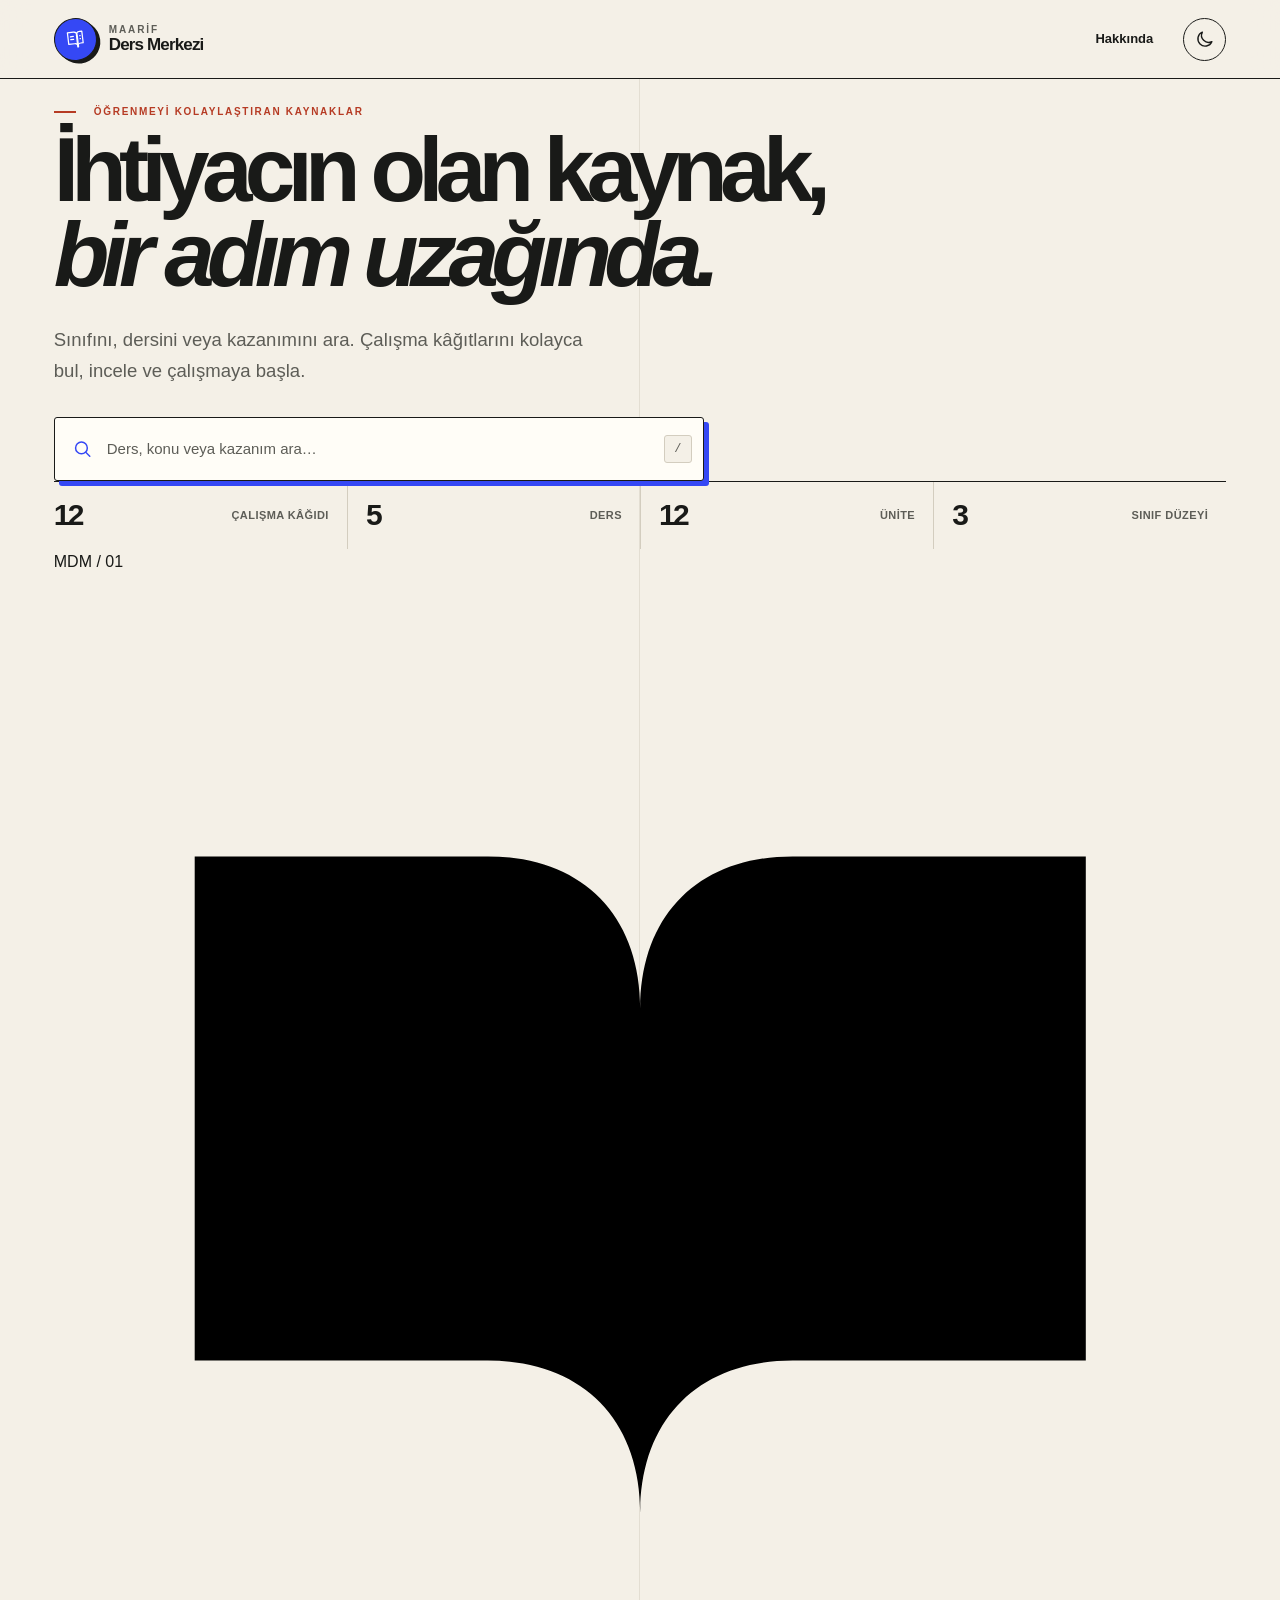
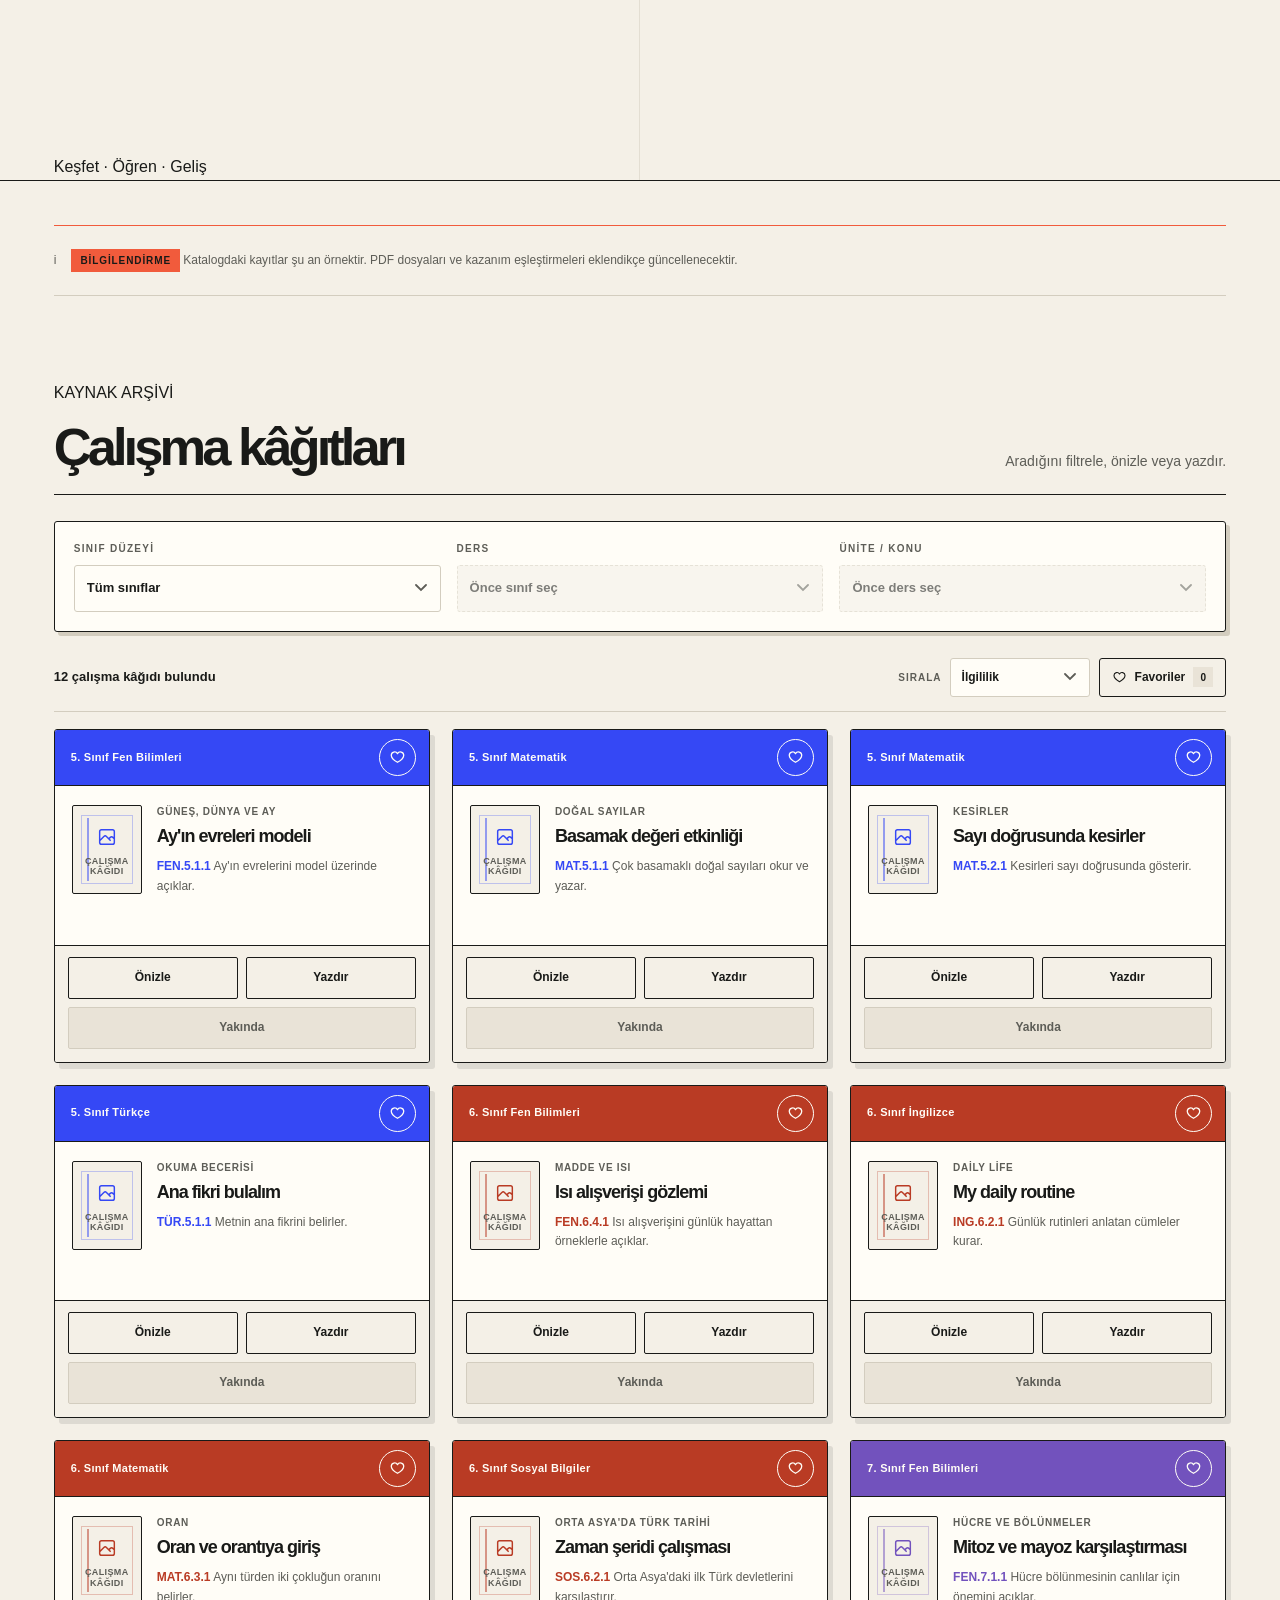
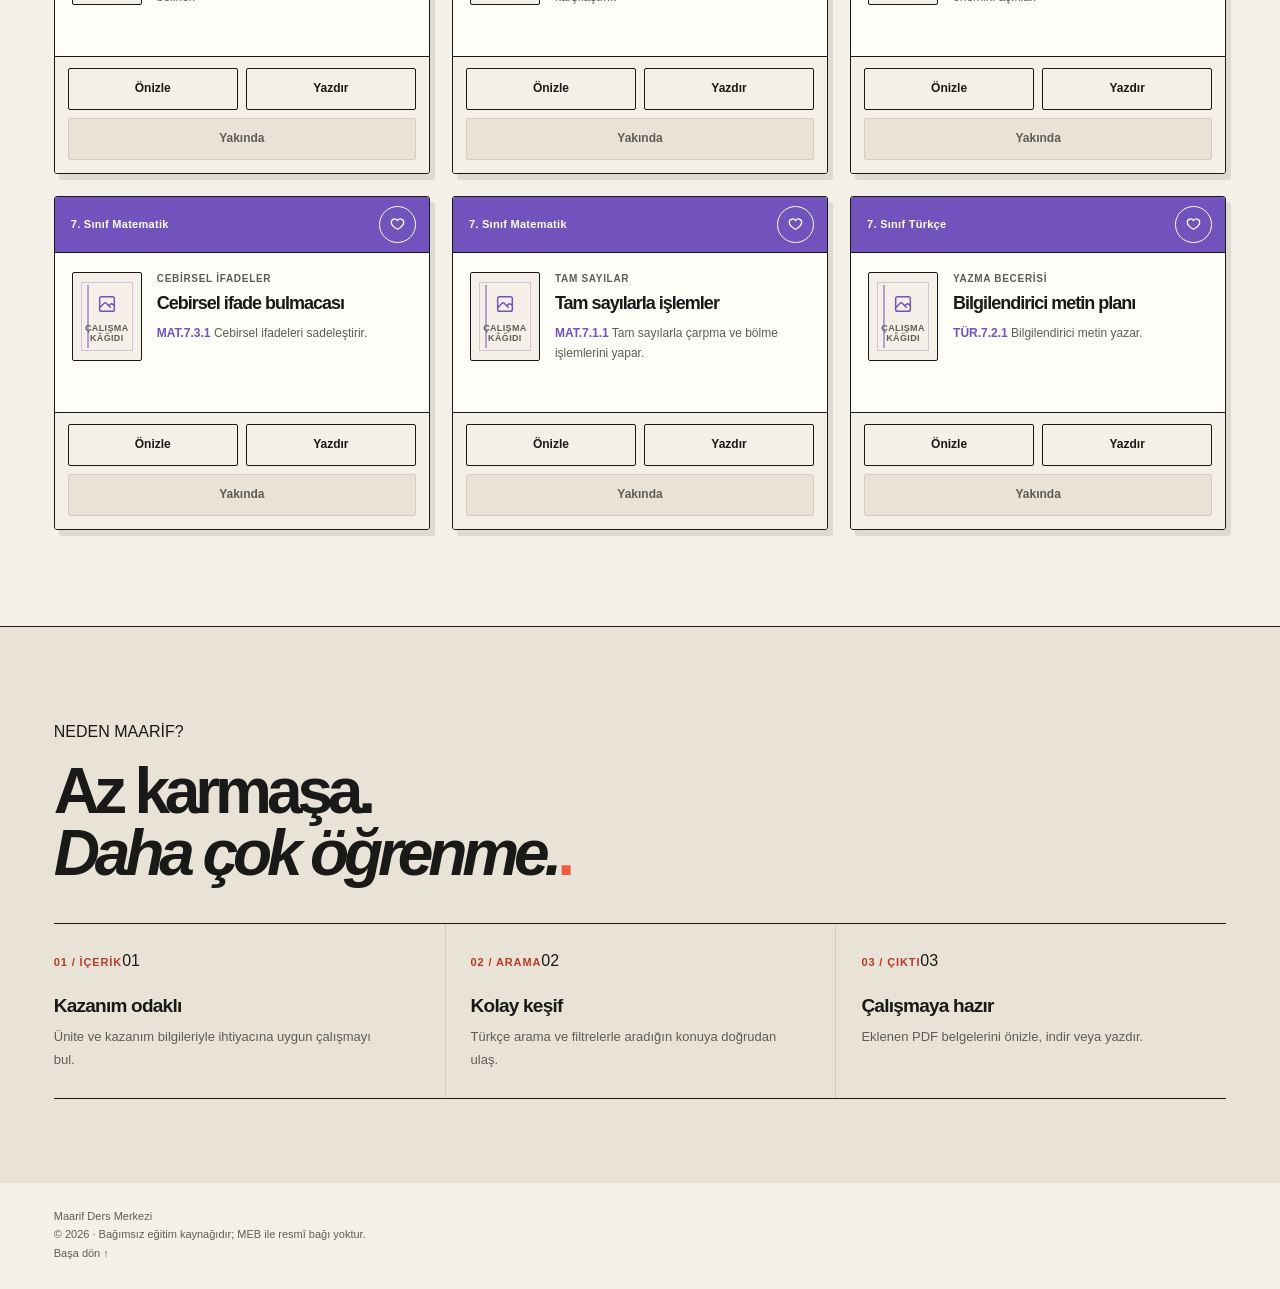
==== commit d3c6b667: "Replace editorial collage with restrained premium learning interface" ====
--- a/index.html
+++ b/index.html
@@ -3,17 +3,21 @@
 <head>
 <meta charset="utf-8">
 <meta name="viewport" content="width=device-width, initial-scale=1">
-<title>Maarif Ders Merkezi — Etkinlik arama</title>
-<meta name="description" content="5, 6 ve 7. sınıf çalışma kâğıtları için sınıf, ders, ünite ve kazanıma göre arama. Katalog içerikleri örnek kayıtlardır.">
-<meta name="theme-color" content="#3548f5">
+<meta name="theme-color" content="#f7f8f5">
+<title>Maarif Ders Merkezi — Çalışma kâğıtları</title>
+<meta name="description" content="5, 6 ve 7. sınıf çalışma kâğıtlarını ders, ünite ve kazanıma göre keşfedin.">
 <link rel="canonical" href="https://prdtrx.github.io/maarif-ders-merkezi/">
-<meta property="og:type" content="website"><meta property="og:locale" content="tr_TR">
-<meta property="og:title" content="Maarif Ders Merkezi — Etkinlik arama"><meta property="og:description" content="5, 6 ve 7. sınıf çalışma kâğıtları için kazanım odaklı arama.">
-<meta property="og:url" content="https://prdtrx.github.io/maarif-ders-merkezi/"><meta name="twitter:card" content="summary">
+<meta property="og:type" content="website">
+<meta property="og:locale" content="tr_TR">
+<meta property="og:title" content="Maarif Ders Merkezi — Çalışma kâğıtları">
+<meta property="og:description" content="Kazanım odaklı çalışma kâğıtları için sade ve kolay bir arşiv.">
+<meta property="og:url" content="https://prdtrx.github.io/maarif-ders-merkezi/">
+<meta name="twitter:card" content="summary">
 <script type="application/ld+json">{"@context":"https://schema.org","@type":"WebSite","name":"Maarif Ders Merkezi","inLanguage":"tr","url":"https://prdtrx.github.io/maarif-ders-merkezi/"}</script>
-<link rel="icon" href="data:image/svg+xml,%3Csvg xmlns='http://www.w3.org/2000/svg' viewBox='0 0 64 64'%3E%3Ccircle cx='32' cy='32' r='29' fill='%233548f5' stroke='%23191a18' stroke-width='3'/%3E%3Cpath d='M15 18h12a5 5 0 0 1 5 5v24a5 5 0 0 0-5-5H15zM49 18H37a5 5 0 0 0-5 5v24a5 5 0 0 1 5-5h12z' fill='none' stroke='%23fffdf7' stroke-width='3' stroke-linejoin='round'/%3E%3C/svg%3E">
-<link rel="preconnect" href="https://fonts.googleapis.com"><link rel="preconnect" href="https://fonts.gstatic.com" crossorigin>
-<link href="https://fonts.googleapis.com/css2?family=Newsreader:ital,opsz,wght@0,6..72,400;0,6..72,500;0,6..72,600;1,6..72,400;1,6..72,500;1,6..72,600&family=Space+Grotesk:wght@400;500;600;700&display=swap" rel="stylesheet">
+<link rel="icon" href="data:image/svg+xml,%3Csvg xmlns='http://www.w3.org/2000/svg' viewBox='0 0 48 48'%3E%3Crect x='2' y='2' width='44' height='44' rx='13' fill='%232f6657'/%3E%3Cpath d='M11 13h9a4 4 0 0 1 4 4v18a4 4 0 0 0-4-4h-9zM37 13h-9a4 4 0 0 0-4 4v18a4 4 0 0 1 4-4h9z' fill='none' stroke='%23fff' stroke-width='2.2' stroke-linejoin='round'/%3E%3C/svg%3E">
+<link rel="preconnect" href="https://fonts.googleapis.com">
+<link rel="preconnect" href="https://fonts.gstatic.com" crossorigin>
+<link href="https://fonts.googleapis.com/css2?family=DM+Sans:wght@400;500;600;700&family=Lora:wght@400;500;600&display=swap" rel="stylesheet">
 <link rel="stylesheet" href="style.css">
 </head>
 <body>
@@ -32,77 +36,64 @@
 </nav>
 
 <header class="hero" id="top">
-  <div class="wrap">
-    <div class="hero-topline"><span>Öğrenme arşivi / no. 01</span><span>5–7. sınıflar · keşfet & çalış</span></div>
-    <div class="hero-layout">
-      <div class="hero-copy">
-        <p class="kicker">Ders çalışma kâğıtları</p>
-        <h1>Öğrenme için<br><span>doğru kaynak.</span></h1>
-        <p class="lead">Sınıfını, dersini ya da kazanım kodunu yaz. Çalışma kâğıtları arasında aradığını hızlıca bul.</p>
-        <form class="search" id="search-form" role="search">
-          <svg viewBox="0 0 24 24" width="22" height="22" aria-hidden="true"><path d="M11 4a7 7 0 105 11.9l4.6 4.6 1.4-1.4-4.6-4.6A7 7 0 0011 4zm0 2a5 5 0 110 10 5 5 0 010-10z" fill="currentColor"/></svg>
-          <input id="q" type="search" placeholder="Örn. kesirler, 6. sınıf, fotosentez…" autocomplete="off" aria-label="Çalışma kâğıdı ara">
-          <kbd>/</kbd>
-        </form>
-      </div>
-      <aside class="hero-aside" aria-hidden="true">
-        <div class="visual-frame">
-          <div class="visual-topline"><span>Maarif / studio</span><span>2026 — 01</span></div>
-          <div class="visual-monogram">Aa</div>
-          <div class="visual-paper">
-            <div class="paper-heading"><span>Çalışma kâğıdı</span><strong>001 / PDF</strong></div>
-            <p class="paper-title">Merak et.<br>Keşfet.</p>
-            <div class="paper-lines"><i></i><i></i><i></i></div>
-            <div class="paper-footer"><span>ÖĞRENME ARŞİVİ</span><b>01</b></div>
-          </div>
-          <div class="visual-seal">Bul<br>·<br>Öğren</div>
-          <div class="visual-bottomline"><span>Bilgi, düzenle başlar</span><span>01—03</span></div>
-        </div>
-        <div class="visual-caption">Kazanım odaklı kaynaklar</div>
-      </aside>
+  <div class="wrap hero-inner">
+    <div class="hero-copy">
+      <p class="eyebrow"><span class="eyebrow-dot"></span> Öğrenmeyi kolaylaştıran kaynaklar</p>
+      <h1>İhtiyacın olan kaynak,<br><em>bir adım uzağında.</em></h1>
+      <p class="lead">Sınıfını, dersini veya kazanımını ara. Çalışma kâğıtlarını kolayca bul, incele ve çalışmaya başla.</p>
+      <form class="search" id="search-form" role="search">
+        <svg viewBox="0 0 24 24" width="21" height="21" aria-hidden="true"><circle cx="10.8" cy="10.8" r="6.7" fill="none" stroke="currentColor" stroke-width="1.7"/><path d="m16 16 4.3 4.3" fill="none" stroke="currentColor" stroke-width="1.7" stroke-linecap="round"/></svg>
+        <input id="q" type="search" placeholder="Ders, konu veya kazanım ara…" autocomplete="off" aria-label="Çalışma kâğıdı ara">
+        <kbd>/</kbd>
+      </form>
+      <ul class="stats" id="stats" aria-label="Katalog istatistikleri"></ul>
     </div>
-    <ul class="stats" id="stats" aria-label="Katalog istatistikleri"></ul>
+    <div class="hero-accent" aria-hidden="true">
+      <div class="accent-ring"></div>
+      <div class="accent-card"><span class="accent-index">MDM / 01</span><svg viewBox="0 0 100 100" class="accent-book"><path d="M12 24h25c8 0 13 5 13 13v43c0-8-5-13-13-13H12zM88 24H63c-8 0-13 5-13 13v43c0-8 5-13 13-13h25z"/><path d="M20 34h17M20 43h17M63 34h17M63 43h17"/></svg><span class="accent-caption">Keşfet · Öğren · Geliş</span></div>
+      <span class="accent-orbit orbit-one"></span><span class="accent-orbit orbit-two"></span>
+    </div>
   </div>
 </header>
 
-<main class="wrap" id="bul" tabindex="-1">
+<main class="wrap main-content" id="bul" tabindex="-1">
   <aside class="catalog-notice" role="note" aria-label="Katalog hakkında önemli bilgi">
-    <strong>Örnek katalog</strong>
-    Bu sayfadaki kayıtlar örnek amaçlıdır. PDF dosyaları ve kazanım eşleştirmeleri doğrulanmadan gerçek eğitim kaynağı olarak kullanılmamalıdır.
+    <span class="notice-mark" aria-hidden="true">i</span>
+    <p><strong>Bilgilendirme</strong> Katalogdaki kayıtlar şu an örnektir. PDF dosyaları ve kazanım eşleştirmeleri eklendikçe güncellenecektir.</p>
   </aside>
   <div class="library-heading">
-    <div><p class="eyebrow">Arşiv / 001—∞</p><h2>Etkinlik kütüphanesi</h2></div>
-    <p>İhtiyacına uygun çalışma kâğıdını filtrele, önizle veya yazdır.</p>
+    <div><p class="section-label">KAYNAK ARŞİVİ</p><h2>Çalışma kâğıtları</h2></div>
+    <p>Aradığını filtrele, önizle veya yazdır.</p>
   </div>
   <section class="filters simple-filters" aria-label="Sonuçları filtrele">
-    <label><span>Sınıf</span><select id="grade" aria-label="Sınıf"><option value="">Tüm sınıflar</option></select></label>
+    <label><span>Sınıf düzeyi</span><select id="grade" aria-label="Sınıf"><option value="">Tüm sınıflar</option></select></label>
     <label><span>Ders</span><select id="subject" aria-label="Ders"><option value="">Önce sınıf seç</option></select></label>
-    <label><span>Ünite</span><select id="unit" aria-label="Ünite"><option value="">Önce ders seç</option></select></label>
+    <label><span>Ünite / konu</span><select id="unit" aria-label="Ünite"><option value="">Önce ders seç</option></select></label>
   </section>
   <div class="bar">
     <p id="count" aria-live="polite"></p>
     <div class="barr">
-      <label class="sort-control"><span>Sıralama</span><select id="sort" aria-label="Sonuçları sıralama"><option value="rel">İlgililik</option><option value="new">En yeni</option><option value="az">Başlık (A–Z)</option></select></label>
+      <label class="sort-control"><span>Sırala</span><select id="sort" aria-label="Sonuçları sıralama"><option value="rel">İlgililik</option><option value="new">En yeni</option><option value="az">Başlık (A–Z)</option></select></label>
       <button id="favt" class="pill favorite-filter" type="button" aria-pressed="false"><svg viewBox="0 0 24 24" aria-hidden="true"><path d="M20.8 8.8c0 5.1-8.8 10-8.8 10s-8.8-4.9-8.8-10A4.7 4.7 0 0 1 12 6.5a4.7 4.7 0 0 1 8.8 2.3Z"/></svg><span>Favoriler</span><span id="favn" class="count-bubble">0</span></button>
       <button id="reset" class="link">Filtreleri temizle</button>
     </div>
   </div>
   <section id="grid" class="grid" aria-label="Çalışma kâğıdı sonuçları"></section>
   <noscript><p class="empty">Çalışma kâğıtlarını görmek için JavaScript gerekir.</p></noscript>
-  <div id="empty" class="empty" hidden><h3>Bu aramada sonuç yok.</h3><p>Yazımı kontrol et ya da filtreleri temizleyip yeniden dene.</p></div>
+  <div id="empty" class="empty" hidden><h3>Bu aramada sonuç yok.</h3><p>Arama terimini değiştirebilir veya filtreleri temizleyebilirsin.</p></div>
 </main>
 
 <section class="about" id="hakkinda">
-  <div class="wrap">
-    <h2>Bilgiye giden yol,<br>kısa olsun</h2>
+  <div class="wrap about-inner">
+    <div class="about-heading"><p class="section-label">NEDEN MAARİF?</p><h2>Az karmaşa.<br><em>Daha çok öğrenme.</em></h2></div>
     <div class="trio">
-      <div><h3>Kazanım odaklı</h3><p>Her çalışma kâğıdı, ilgili ünite ve kazanım bilgileriyle birlikte listelenir.</p></div>
-      <div><h3>Aradığın an burada</h3><p>Türkçe karakterlere duyarlı arama, yazdıkça sonuçları günceller.</p></div>
-      <div><h3>Kâğıda hazır</h3><p>Eklenen PDF belgeleri önizlenebilir, açılabilir ve yazdırılabilir.</p></div>
+      <div><span class="feature-number">01</span><h3>Kazanım odaklı</h3><p>Ünite ve kazanım bilgileriyle ihtiyacına uygun çalışmayı bul.</p></div>
+      <div><span class="feature-number">02</span><h3>Kolay keşif</h3><p>Türkçe arama ve filtrelerle aradığın konuya doğrudan ulaş.</p></div>
+      <div><span class="feature-number">03</span><h3>Çalışmaya hazır</h3><p>Eklenen PDF belgelerini önizle, indir veya yazdır.</p></div>
     </div>
   </div>
 </section>
-<footer class="wrap foot"><p>© <span id="yr"></span> Maarif Ders Merkezi · Bağımsız bir eğitim kaynağıdır; MEB ile resmî bir bağı yoktur.</p></footer>
+<footer class="wrap foot"><a class="footer-brand" href="#top">Maarif Ders Merkezi</a><p>© <span id="yr"></span> · Bağımsız eğitim kaynağıdır; MEB ile resmî bağı yoktur.</p><a href="#top" class="back-top">Başa dön ↑</a></footer>
 <dialog id="dlg" aria-labelledby="dialog-title"><div class="dc" id="dc"></div></dialog>
 <script src="data.js"></script>
 <script src="app.js"></script>
--- a/style.css
+++ b/style.css
@@ -1,18 +1,18 @@
 /* MAARIF DERS MERKEZİ — editorial publishing system
    Art direction: paper, ink, cobalt, vermilion, disciplined Swiss grid. */
 :root {
-  color-scheme: light; --paper: #f4f0e7; --paper-soft: #e9e3d7; --paper-white: #fffdf7;
+  color-scheme: light; --paper: #f4f0e7; --paper-soft: #e9e3d7; --paper-white: #fffdf7; --card: var(--paper-white); --banner-ink: #fffdf7; --art-blue: #3548f5;
   --ink: #191a18; --ink-soft: #5d5d57; --line: #d3cdbf; --blue: #3548f5; --blue-deep: #2332ca;
-  --orange: #f15b3c; --lime: #d8f36a; --focus: #244bff;
-  --grade-5: #3548f5; --grade-6: #ce4c2c; --grade-7: #7252bd;
+  --orange: #f15b3c; --orange-ink: #b63b24; --lime: #d8f36a; --focus: #244bff;
+  --grade-5: #3548f5; --grade-6: #b93b24; --grade-7: #7252bd;
   --shadow-paper: 5px 5px 0 var(--ink); --shadow-card: 5px 6px 0 rgba(25,26,24,.10);
   --shadow-dialog: 0 28px 90px rgba(15,17,20,.30); --radius-sm: 3px; --radius-md: 7px;
   --radius-lg: 12px; --wrap: 1360px;
 }
 :root[data-theme="dark"] {
-  color-scheme: dark; --paper: #151614; --paper-soft: #22231f; --paper-white: #1d1f1b;
+  color-scheme: dark; --paper: #151614; --paper-soft: #22231f; --paper-white: #1d1f1b; --card: var(--paper-white); --banner-ink: #191a18; --art-blue: #3548f5;
   --ink: #f3f0e8; --ink-soft: #c4c0b6; --line: #41413a; --blue: #8190ff; --blue-deep: #5d6dfa;
-  --orange: #ff8262; --lime: #d8f36a; --focus: #a9b5ff;
+  --orange: #ff8262; --orange-ink: #ff9c83; --lime: #d8f36a; --focus: #a9b5ff;
   --grade-5: #9da7ff; --grade-6: #ff987b; --grade-7: #c2a6ff;
   --shadow-paper: 5px 5px 0 #000; --shadow-card: 5px 6px 0 rgba(0,0,0,.25);
   --shadow-dialog: 0 28px 90px rgba(0,0,0,.62);
@@ -37,7 +37,7 @@
 .nav { position: sticky; top: 0; z-index: 50; background: color-mix(in srgb,var(--paper) 94%,transparent); border-bottom: 1px solid var(--ink); -webkit-backdrop-filter: blur(14px); backdrop-filter: blur(14px); }
 .navin { display: flex; align-items: center; justify-content: space-between; gap: 24px; min-height: 78px; }
 .brand { display: inline-flex; align-items: center; gap: 12px; min-width: 0; font-family: "Space Grotesk",sans-serif; font-weight: 700; letter-spacing: -.045em; line-height: 1.1; white-space: nowrap; }
-.brand-mark { display: grid; place-items: center; flex: 0 0 43px; width: 43px; height: 43px; border: 1.5px solid var(--ink); border-radius: 50%; background: var(--blue); color: white; box-shadow: 3px 3px 0 var(--ink); transform: rotate(-7deg); }
+.brand-mark { display: grid; place-items: center; flex: 0 0 43px; width: 43px; height: 43px; border: 1.5px solid var(--ink); border-radius: 50%; background: var(--art-blue); color: white; box-shadow: 3px 3px 0 var(--ink); transform: rotate(-7deg); }
 .brand-mark svg { width: 29px; height: 29px; fill: none; stroke: currentColor; stroke-width: 1.7; stroke-linecap: round; stroke-linejoin: round; }
 .brand-word { display: flex; flex-direction: column; gap: 1px; color: var(--ink-soft); font-size: 10px; font-weight: 700; letter-spacing: .19em; text-transform: uppercase; }
 .brand-word strong { color: var(--ink); font-size: 17px; font-weight: 700; letter-spacing: -.05em; text-transform: none; }
@@ -63,14 +63,14 @@
 .lead { max-width: 550px; margin: 26px 0 30px; color: var(--ink-soft); font-size: clamp(16px,1.45vw,19px); line-height: 1.7; text-wrap: pretty; }
 .search { position: relative; width: min(100%,650px); margin: 0; color: var(--ink); }
 .search > svg { position: absolute; z-index: 1; top: 50%; left: 18px; width: 21px; height: 21px; color: var(--blue); transform: translateY(-50%); pointer-events: none; }
-.search input { display: block; width: 100%; height: 64px; padding: 0 66px 0 52px; appearance: none; border: 1.5px solid var(--ink); border-radius: var(--radius-sm); background: var(--paper-white); color: var(--ink); box-shadow: 5px 5px 0 var(--blue); font-size: 15px; outline: none; transition: box-shadow .18s ease,transform .18s ease,border-color .18s ease; }
+.search input { display: block; width: 100%; height: 64px; padding: 0 66px 0 52px; appearance: none; border: 1.5px solid var(--ink); border-radius: var(--radius-sm); background: var(--card); color: var(--ink); box-shadow: 5px 5px 0 var(--blue); font-size: 15px; outline: none; transition: box-shadow .18s ease,transform .18s ease,border-color .18s ease; }
 .search input::placeholder { color: var(--ink-soft); opacity: 1; }
 .search input:hover { box-shadow: 7px 7px 0 var(--blue); }
 .search input:focus { border-color: var(--blue); box-shadow: 7px 7px 0 var(--orange); }
 .search input::-webkit-search-cancel-button { cursor: pointer; }
 kbd { position: absolute; top: 50%; right: 12px; display: grid; place-items: center; min-width: 28px; height: 28px; padding: 0 7px; border: 1px solid var(--line); border-radius: 3px; background: var(--paper); color: var(--ink-soft); font: 12px/1 "SFMono-Regular",Consolas,monospace; transform: translateY(-50%); }
 .hero-aside { position: relative; min-width: 0; min-height: 425px; display: flex; align-items: stretch; justify-content: stretch; }
-.visual-frame { position: absolute; inset: 3px 12px 20px 2px; overflow: hidden; border: 1.5px solid var(--ink); background: var(--blue); color: #fffdf7; box-shadow: 9px 9px 0 var(--ink); transform: rotate(1.3deg); }
+.visual-frame { position: absolute; inset: 3px 12px 20px 2px; overflow: hidden; border: 1.5px solid var(--ink); background: var(--art-blue); color: #fffdf7; box-shadow: 9px 9px 0 var(--ink); transform: rotate(1.3deg); }
 .visual-frame::before { position: absolute; inset: 0; background-image: linear-gradient(rgba(255,255,255,.13) 1px,transparent 1px),linear-gradient(90deg,rgba(255,255,255,.13) 1px,transparent 1px); background-size: 32px 32px; content: ""; }
 .visual-frame::after { position: absolute; top: 14%; right: -17%; width: 66%; aspect-ratio: 1; border: 1px solid rgba(255,255,255,.45); border-radius: 50%; box-shadow: 0 0 0 22px rgba(255,255,255,.06),0 0 0 44px rgba(255,255,255,.05),0 0 0 66px rgba(255,255,255,.04); content: ""; pointer-events: none; }
 .visual-topline,.visual-bottomline { position: absolute; z-index: 2; right: 21px; left: 21px; display: flex; justify-content: space-between; gap: 14px; font: 700 10px/1.4 "Space Grotesk",sans-serif; letter-spacing: .14em; text-transform: uppercase; }
@@ -79,7 +79,7 @@
 .visual-monogram { position: absolute; top: 10%; left: 6%; color: var(--lime); font: 500 clamp(145px,20vw,275px)/.95 "Newsreader",Georgia,serif; letter-spacing: -.13em; text-shadow: 3px 3px 0 rgba(17,20,66,.13); }
 .visual-paper { position: absolute; z-index: 3; right: 4%; bottom: 14%; width: 64%; min-height: 205px; padding: 17px 18px 14px; border: 1.5px solid var(--ink); background: var(--paper-white); color: var(--ink); box-shadow: 6px 7px 0 rgba(17,18,17,.20); transform: rotate(5deg); }
 .paper-heading { display: flex; align-items: center; justify-content: space-between; gap: 9px; padding-bottom: 10px; border-bottom: 1px solid var(--line); font: 700 9px/1.3 "Space Grotesk",sans-serif; letter-spacing: .1em; text-transform: uppercase; }
-.paper-heading strong { color: var(--orange); font-weight: 700; }
+.paper-heading strong { color: var(--orange-ink); font-weight: 700; }
 .paper-title { margin: 15px 0 13px; font: 700 clamp(19px,2vw,27px)/.98 "Space Grotesk",sans-serif; letter-spacing: -.06em; }
 .paper-lines { display: grid; gap: 6px; }
 .paper-lines i { display: block; height: 3px; background: var(--line); }
@@ -102,15 +102,15 @@
 .catalog-notice { display: flex; align-items: center; gap: 15px; margin: 0 0 68px; padding: 13px 0; border-top: 1px solid var(--orange); border-bottom: 1px solid var(--line); color: var(--ink-soft); font-size: 12px; line-height: 1.6; }
 .catalog-notice strong { flex: 0 0 auto; padding: 6px 9px; background: var(--orange); color: #191a18; font: 700 10px/1.2 "Space Grotesk",sans-serif; letter-spacing: .09em; text-transform: uppercase; }
 .library-heading { display: flex; align-items: end; justify-content: space-between; gap: 26px; margin: 0 0 26px; padding-bottom: 21px; border-bottom: 1.5px solid var(--ink); }
-.eyebrow { display: flex; align-items: center; gap: 9px; margin: 0 0 8px; color: var(--orange); font: 700 10px/1.4 "Space Grotesk",sans-serif; letter-spacing: .17em; text-transform: uppercase; }
+.eyebrow { display: flex; align-items: center; gap: 9px; margin: 0 0 8px; color: var(--orange-ink); font: 700 10px/1.4 "Space Grotesk",sans-serif; letter-spacing: .17em; text-transform: uppercase; }
 .eyebrow::before { width: 22px; height: 2px; background: currentColor; content: ""; }
 .library-heading h2 { margin: 0; font: 700 clamp(32px,4.1vw,54px)/.99 "Space Grotesk",sans-serif; letter-spacing: -.075em; }
 .library-heading > p { max-width: 340px; margin: 0; color: var(--ink-soft); font-size: 14px; line-height: 1.65; }
 
 /* Filter rail */
-.simple-filters { display: grid; grid-template-columns: repeat(3,minmax(0,1fr)); gap: 16px; margin: 0 0 26px; padding: 19px; border: 1px solid var(--ink); border-radius: var(--radius-sm); background: var(--paper-white); box-shadow: 4px 4px 0 var(--line); }
+.simple-filters { display: grid; grid-template-columns: repeat(3,minmax(0,1fr)); gap: 16px; margin: 0 0 26px; padding: 19px; border: 1px solid var(--ink); border-radius: var(--radius-sm); background: var(--card); box-shadow: 4px 4px 0 var(--line); }
 .simple-filters label { display: flex; flex-direction: column; gap: 8px; min-width: 0; color: var(--ink-soft); font-size: 10px; font-weight: 700; letter-spacing: .13em; text-transform: uppercase; }
-select { width: 100%; min-width: 0; height: 47px; padding: 0 38px 0 12px; appearance: none; -webkit-appearance: none; border: 1px solid var(--line); border-radius: var(--radius-sm); background: var(--paper-white) url("data:image/svg+xml,%3Csvg xmlns='http://www.w3.org/2000/svg' width='12' height='8'%3E%3Cpath d='M1 1l5 5 5-5' fill='none' stroke='%235d5d57' stroke-width='1.8' stroke-linecap='round'/%3E%3C/svg%3E") no-repeat right 13px center; color: var(--ink); font-size: 13px; font-weight: 600; cursor: pointer; transition: border-color .16s,box-shadow .16s; }
+select { width: 100%; min-width: 0; height: 47px; padding: 0 38px 0 12px; appearance: none; -webkit-appearance: none; border: 1px solid var(--line); border-radius: var(--radius-sm); background: var(--card) url("data:image/svg+xml,%3Csvg xmlns='http://www.w3.org/2000/svg' width='12' height='8'%3E%3Cpath d='M1 1l5 5 5-5' fill='none' stroke='%235d5d57' stroke-width='1.8' stroke-linecap='round'/%3E%3C/svg%3E") no-repeat right 13px center; color: var(--ink); font-size: 13px; font-weight: 600; cursor: pointer; transition: border-color .16s,box-shadow .16s; }
 select:hover:not(:disabled) { border-color: var(--blue); }
 select:focus-visible { border-color: var(--blue); box-shadow: 0 0 0 2px color-mix(in srgb,var(--blue) 16%,transparent); }
 select:disabled { opacity: .56; cursor: not-allowed; background-color: var(--paper); border-style: dashed; }
@@ -123,20 +123,19 @@
 .sort-control select { width: auto; min-width: 140px; height: 39px; padding-left: 11px; font-size: 12px; }
 .pill { display: inline-flex; align-items: center; justify-content: center; gap: 8px; min-height: 39px; padding: 7px 12px; border: 1px solid var(--ink); border-radius: var(--radius-sm); background: transparent; color: var(--ink); font-size: 12px; font-weight: 700; cursor: pointer; transition: background-color .16s,color .16s,transform .16s; }
 .pill:hover { background: var(--paper-soft); }
-.pill.on { background: var(--blue); border-color: var(--blue); color: white; }
+.pill.on { background: var(--art-blue); border-color: var(--art-blue); color: white; }
 .favorite-filter svg { display: block; width: 15px; height: 15px; fill: none; stroke: currentColor; stroke-width: 1.8; stroke-linecap: round; stroke-linejoin: round; }
 .count-bubble { display: inline-grid; place-items: center; min-width: 20px; height: 20px; padding: 0 4px; background: var(--paper-soft); color: var(--ink); font-size: 10px; font-weight: 700; font-variant-numeric: tabular-nums; }
 .favorite-filter.on .count-bubble { background: rgba(255,255,255,.2); color: white; }
 .link { min-height: 39px; padding: 6px 2px; border: 0; background: transparent; color: var(--blue); font-size: 12px; font-weight: 700; cursor: pointer; text-decoration: underline; text-underline-offset: 3px; }
-.link:hover { color: var(--orange); }
+.link:hover { color: var(--orange-ink); }
 
 /* Catalogue cards */
 .grid { display: grid; grid-template-columns: repeat(3,minmax(0,1fr)); align-items: stretch; gap: 22px; padding-bottom: 96px; }
 .card { --c: var(--grade-5); position: relative; display: flex; min-width: 0; flex-direction: column; overflow: hidden; border: 1px solid var(--ink); border-radius: var(--radius-sm); background: var(--paper-white); box-shadow: var(--shadow-card); transition: transform .2s ease,box-shadow .2s ease,background-color .2s ease; }
 .card[data-g="6"] { --c: var(--grade-6); }
 .card[data-g="7"] { --c: var(--grade-7); }
-.card-banner { display: flex; align-items: center; justify-content: space-between; gap: 12px; min-height: 56px; padding: 9px 13px 9px 16px; border-bottom: 1px solid var(--ink); background: var(--c); color: #fffdf7; }
-.card[data-g="6"] .card-banner { color: #fffdf7; }
+.card-banner { display: flex; align-items: center; justify-content: space-between; gap: 12px; min-height: 56px; padding: 9px 13px 9px 16px; border-bottom: 1px solid var(--ink); background: var(--c); color: var(--banner-ink); }
 .banner-title { font-size: 11px; font-weight: 700; letter-spacing: .025em; }
 .heart { display: grid; place-items: center; flex: 0 0 37px; width: 37px; height: 37px; padding: 0; border: 1px solid currentColor; border-radius: 50%; background: transparent; color: inherit; cursor: pointer; transition: background-color .16s,color .16s,transform .16s; -webkit-tap-highlight-color: transparent; }
 .heart:hover { background: var(--lime); color: var(--ink); transform: rotate(-8deg); }
@@ -150,7 +149,7 @@
 .bento-thumbnail::after { position: absolute; top: 12px; bottom: 12px; left: 14px; width: 2px; background: currentColor; opacity: .5; content: ""; }
 .thumb-placeholder-content { position: relative; z-index: 1; display: flex; flex-direction: column; align-items: center; justify-content: center; gap: 8px; padding: 8px 4px 4px; color: var(--c); text-align: center; }
 .thumb-placeholder-content svg { width: 22px; height: 22px; fill: none; stroke: currentColor; stroke-width: 1.6; }
-.thumb-label { display: -webkit-box; max-width: 100%; overflow: hidden; color: var(--ink-soft); font-size: 8px; font-weight: 700; line-height: 1.15; letter-spacing: .04em; text-transform: uppercase; -webkit-line-clamp: 2; line-clamp: 2; -webkit-box-orient: vertical; }
+.thumb-label { display: -webkit-box; max-width: 100%; overflow: hidden; color: var(--ink-soft); font-size: 9px; font-weight: 700; line-height: 1.15; letter-spacing: .04em; text-transform: uppercase; -webkit-line-clamp: 2; line-clamp: 2; -webkit-box-orient: vertical; }
 .bento-content { display: flex; min-width: 0; flex-direction: column; align-items: flex-start; }
 .unit-tag { display: -webkit-box; max-width: 100%; margin: 0 0 7px; overflow: hidden; color: var(--ink-soft); font-size: 10px; font-weight: 700; line-height: 1.4; letter-spacing: .07em; text-transform: uppercase; -webkit-line-clamp: 2; line-clamp: 2; -webkit-box-orient: vertical; }
 .card h3 { width: 100%; margin: 0 0 10px; }
@@ -169,7 +168,7 @@
 .btn-outline { background: transparent; color: var(--ink); }
 .btn-outline:hover { background: var(--lime); color: #191a18; box-shadow: 2px 2px 0 var(--ink); transform: translate(-1px,-1px); }
 .btn-action { background: var(--ink); color: var(--paper-white); }
-.btn-action:hover { background: var(--blue); color: #fff; }
+.btn-action:hover { background: var(--art-blue); color: #fff; }
 .btn-action.unavailable { border-color: var(--line); background: var(--paper-soft); color: var(--ink-soft); box-shadow: none; cursor: not-allowed; }
 #theme,.x { -webkit-tap-highlight-color: transparent; }
 
@@ -197,7 +196,7 @@
 .trio { display: grid; grid-template-columns: repeat(3,minmax(0,1fr)); gap: 0; border-top: 1px solid var(--ink); border-bottom: 1px solid var(--ink); }
 .trio > div { position: relative; min-width: 0; padding: 24px 26px 26px 0; }
 .trio > div + div { padding-left: 25px; border-left: 1px solid var(--line); }
-.trio > div::before { display: inline-flex; margin-bottom: 27px; color: var(--orange); font: 700 11px/1 "Space Grotesk",sans-serif; letter-spacing: .08em; }
+.trio > div::before { display: inline-flex; margin-bottom: 27px; color: var(--orange-ink); font: 700 11px/1 "Space Grotesk",sans-serif; letter-spacing: .08em; }
 .trio > div:nth-child(1)::before { content: "01 / İÇERİK"; }
 .trio > div:nth-child(2)::before { content: "02 / ARAMA"; }
 .trio > div:nth-child(3)::before { content: "03 / ÇIKTI"; }
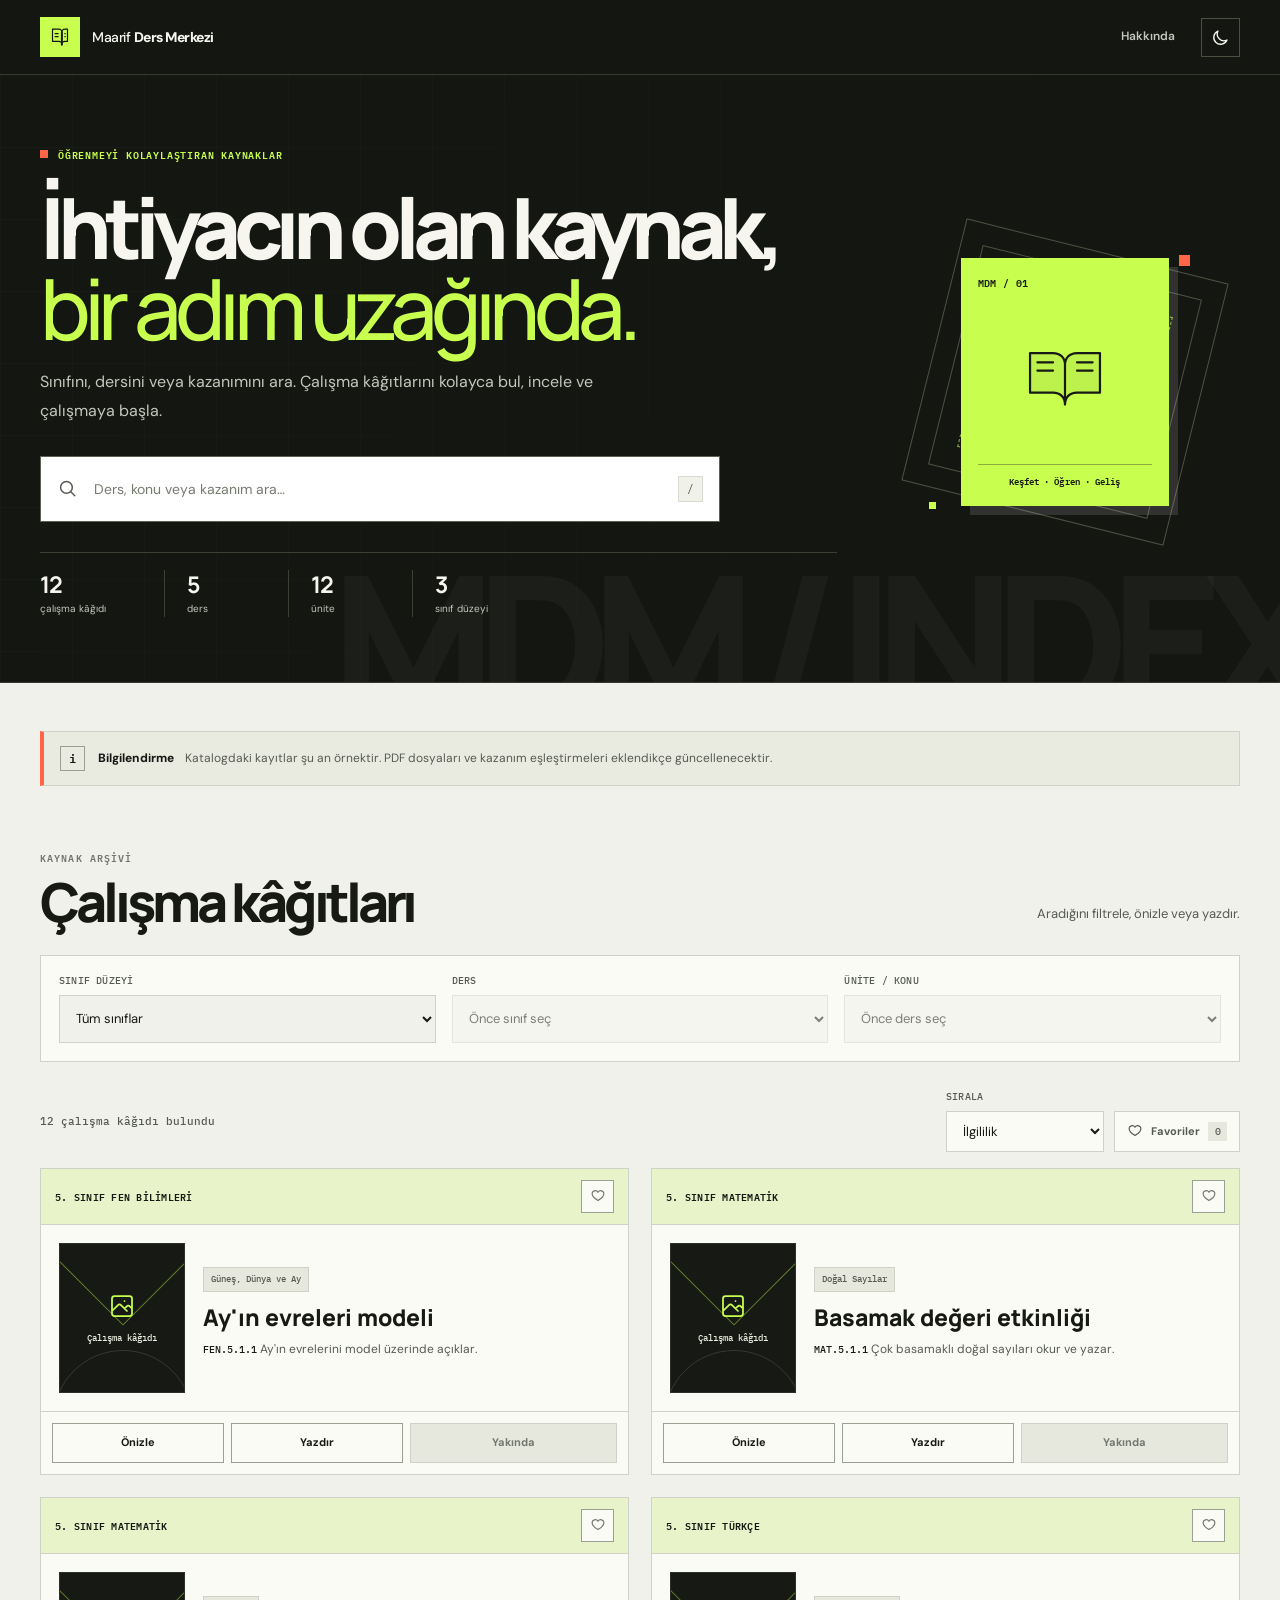
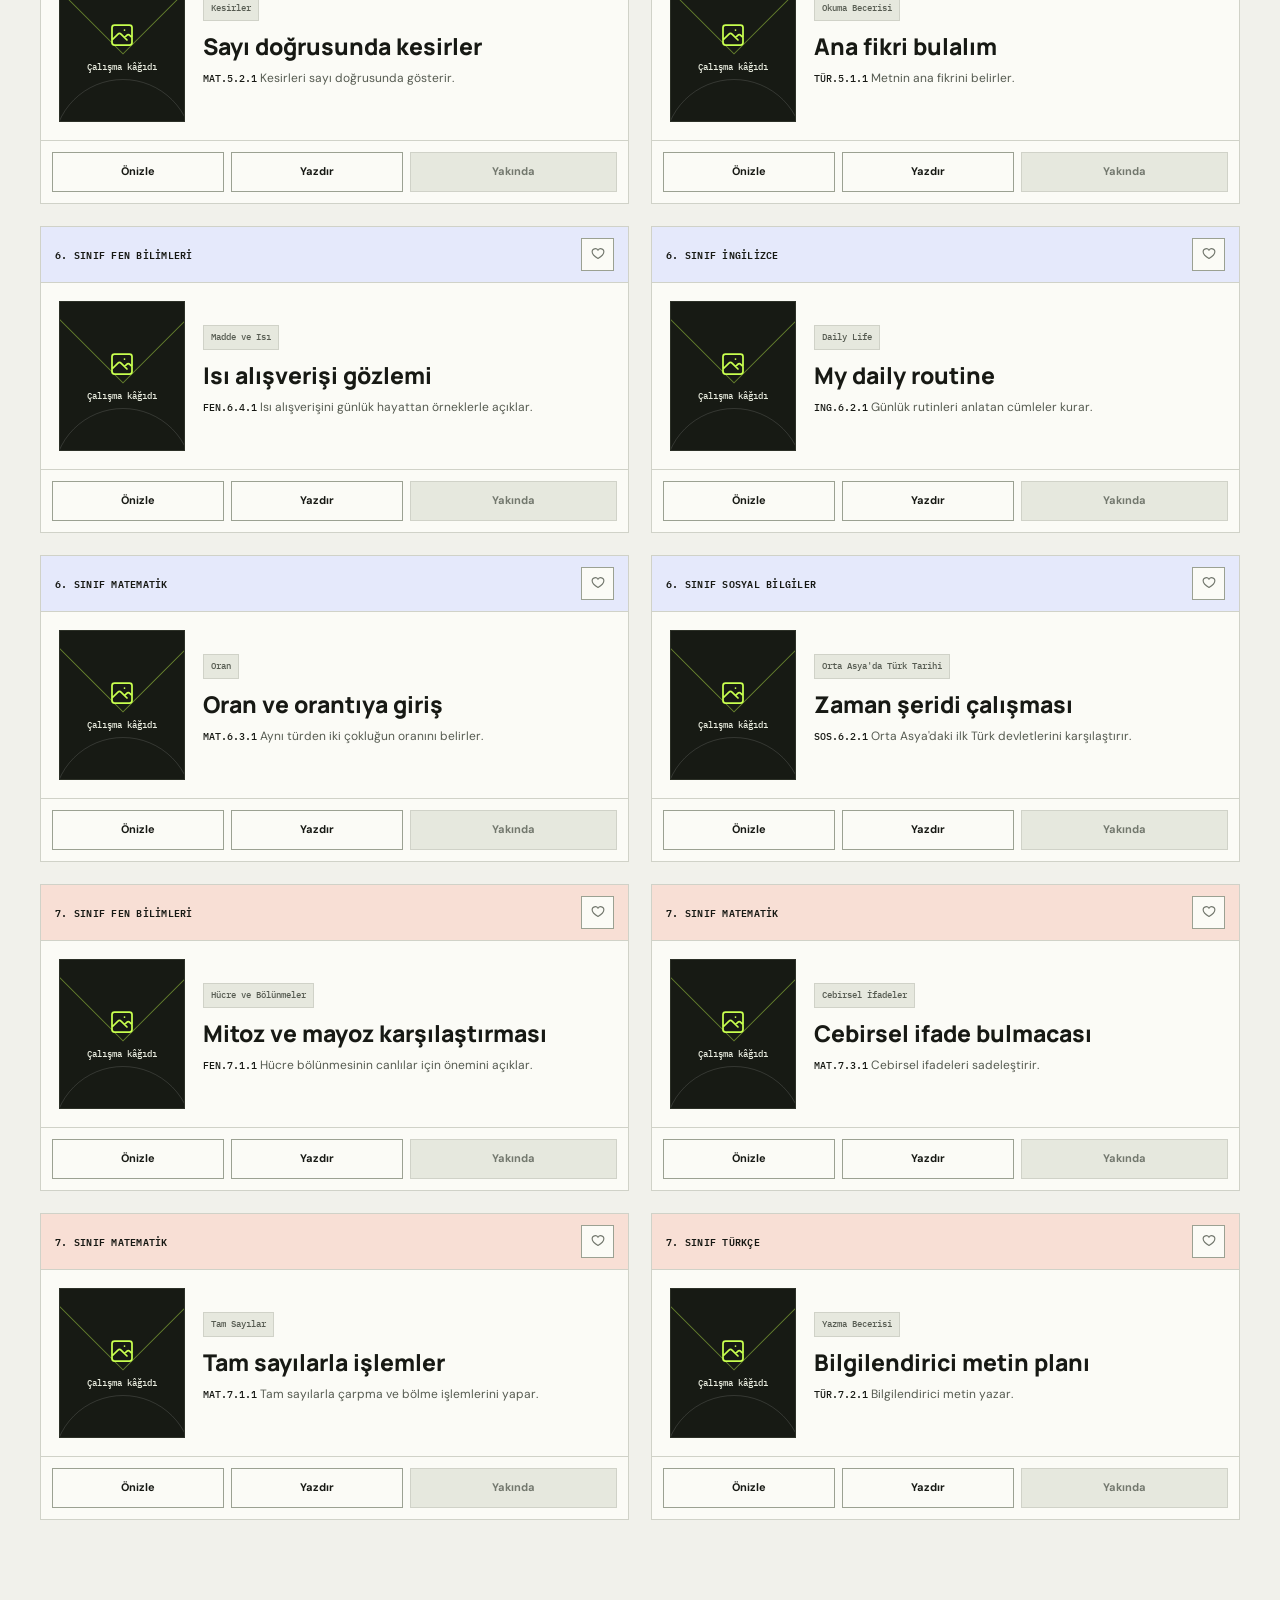
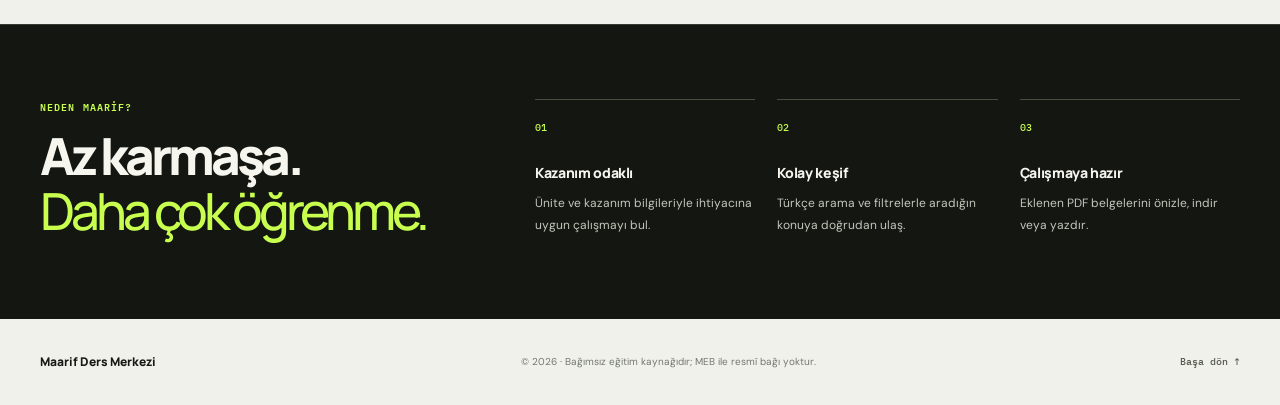
==== commit 4723fc8b: "Update typography and theme metadata for archive redesign" ====
--- a/index.html
+++ b/index.html
@@ -3,7 +3,7 @@
 <head>
 <meta charset="utf-8">
 <meta name="viewport" content="width=device-width, initial-scale=1">
-<meta name="theme-color" content="#f7f8f5">
+<meta name="theme-color" content="#141612">
 <title>Maarif Ders Merkezi — Çalışma kâğıtları</title>
 <meta name="description" content="5, 6 ve 7. sınıf çalışma kâğıtlarını ders, ünite ve kazanıma göre keşfedin.">
 <link rel="canonical" href="https://prdtrx.github.io/maarif-ders-merkezi/">
@@ -14,10 +14,10 @@
 <meta property="og:url" content="https://prdtrx.github.io/maarif-ders-merkezi/">
 <meta name="twitter:card" content="summary">
 <script type="application/ld+json">{"@context":"https://schema.org","@type":"WebSite","name":"Maarif Ders Merkezi","inLanguage":"tr","url":"https://prdtrx.github.io/maarif-ders-merkezi/"}</script>
-<link rel="icon" href="data:image/svg+xml,%3Csvg xmlns='http://www.w3.org/2000/svg' viewBox='0 0 48 48'%3E%3Crect x='2' y='2' width='44' height='44' rx='13' fill='%232f6657'/%3E%3Cpath d='M11 13h9a4 4 0 0 1 4 4v18a4 4 0 0 0-4-4h-9zM37 13h-9a4 4 0 0 0-4 4v18a4 4 0 0 1 4-4h9z' fill='none' stroke='%23fff' stroke-width='2.2' stroke-linejoin='round'/%3E%3C/svg%3E">
+<link rel="icon" href="data:image/svg+xml,%3Csvg xmlns='http://www.w3.org/2000/svg' viewBox='0 0 48 48'%3E%3Crect x='2' y='2' width='44' height='44' rx='13' fill='%23c8ff4f'/%3E%3Cpath d='M11 13h9a4 4 0 0 1 4 4v18a4 4 0 0 0-4-4h-9zM37 13h-9a4 4 0 0 0-4 4v18a4 4 0 0 1 4-4h9z' fill='none' stroke='%23141612' stroke-width='2.2' stroke-linejoin='round'/%3E%3C/svg%3E">
 <link rel="preconnect" href="https://fonts.googleapis.com">
 <link rel="preconnect" href="https://fonts.gstatic.com" crossorigin>
-<link href="https://fonts.googleapis.com/css2?family=DM+Sans:wght@400;500;600;700&family=Lora:wght@400;500;600&display=swap" rel="stylesheet">
+<link href="https://fonts.googleapis.com/css2?family=DM+Sans:wght@400;500;600;700&family=IBM+Plex+Mono:wght@400;500;600&family=Manrope:wght@400;500;600;700;800&display=swap" rel="stylesheet">
 <link rel="stylesheet" href="style.css">
 </head>
 <body>
--- a/style.css
+++ b/style.css
@@ -1,331 +1,474 @@
-/* MAARIF DERS MERKEZİ — editorial publishing system
-   Art direction: paper, ink, cobalt, vermilion, disciplined Swiss grid. */
+/* INDEX / independent archive design system
+   Typographic, high-contrast and intentionally restrained. */
 :root {
-  color-scheme: light; --paper: #f4f0e7; --paper-soft: #e9e3d7; --paper-white: #fffdf7; --card: var(--paper-white); --banner-ink: #fffdf7; --art-blue: #3548f5;
-  --ink: #191a18; --ink-soft: #5d5d57; --line: #d3cdbf; --blue: #3548f5; --blue-deep: #2332ca;
-  --orange: #f15b3c; --orange-ink: #b63b24; --lime: #d8f36a; --focus: #244bff;
-  --grade-5: #3548f5; --grade-6: #b93b24; --grade-7: #7252bd;
-  --shadow-paper: 5px 5px 0 var(--ink); --shadow-card: 5px 6px 0 rgba(25,26,24,.10);
-  --shadow-dialog: 0 28px 90px rgba(15,17,20,.30); --radius-sm: 3px; --radius-md: 7px;
-  --radius-lg: 12px; --wrap: 1360px;
+  color-scheme: light;
+  --page: #f1f1eb;
+  --surface: #fbfbf6;
+  --surface-soft: #e6e8de;
+  --surface-raised: #ffffff;
+  --card: var(--surface);
+  --ink: #171914;
+  --ink-muted: #565b51;
+  --ink-faint: #73786e;
+  --line: #d0d2c8;
+  --line-strong: #9ba192;
+  --accent: #c8ff4f;
+  --accent-hover: #b4ed35;
+  --accent-soft: #eaf8ce;
+  --accent-ink: #1c260d;
+  --hero: #141612;
+  --hero-ink: #f6f6ef;
+  --hero-muted: #c3c7bb;
+  --highlight: #ff6547;
+  --notice: #e9ebe1;
+  --danger: #b13f30;
+  --focus: #ff6547;
+  --shadow-soft: 0 14px 34px rgba(23, 25, 20, .075);
+  --shadow-pop: 0 28px 90px rgba(0, 0, 0, .34);
+  --radius-sm: 3px;
+  --radius-md: 5px;
+  --radius-lg: 8px;
+  --wrap: 1320px;
+  --space-1: .25rem;
+  --space-2: .5rem;
+  --space-3: .75rem;
+  --space-4: 1rem;
+  --space-5: 1.5rem;
+  --space-6: 2rem;
+  --space-7: 3rem;
+  --space-8: 4.5rem;
 }
 :root[data-theme="dark"] {
-  color-scheme: dark; --paper: #151614; --paper-soft: #22231f; --paper-white: #1d1f1b; --card: var(--paper-white); --banner-ink: #191a18; --art-blue: #3548f5;
-  --ink: #f3f0e8; --ink-soft: #c4c0b6; --line: #41413a; --blue: #8190ff; --blue-deep: #5d6dfa;
-  --orange: #ff8262; --orange-ink: #ff9c83; --lime: #d8f36a; --focus: #a9b5ff;
-  --grade-5: #9da7ff; --grade-6: #ff987b; --grade-7: #c2a6ff;
-  --shadow-paper: 5px 5px 0 #000; --shadow-card: 5px 6px 0 rgba(0,0,0,.25);
-  --shadow-dialog: 0 28px 90px rgba(0,0,0,.62);
+  color-scheme: dark;
+  --page: #11130f;
+  --surface: #191c16;
+  --surface-soft: #252920;
+  --surface-raised: #1d2119;
+  --card: var(--surface);
+  --ink: #f1f3e9;
+  --ink-muted: #c0c6b8;
+  --ink-faint: #98a08f;
+  --line: #33392e;
+  --line-strong: #596250;
+  --accent: #d4ff7a;
+  --accent-hover: #e0ff9c;
+  --accent-soft: #29351c;
+  --accent-ink: #e4f7c7;
+  --hero: #090a08;
+  --hero-ink: #f6f6ef;
+  --hero-muted: #bfc4b7;
+  --highlight: #ff8b70;
+  --notice: #20241c;
+  --danger: #ff9c8a;
+  --focus: #ff9b77;
+  --shadow-soft: 0 14px 34px rgba(0, 0, 0, .22);
+  --shadow-pop: 0 28px 90px rgba(0, 0, 0, .58);
 }
 * { box-sizing: border-box; }
-html { scroll-behavior: smooth; scroll-padding-top: 88px; -webkit-text-size-adjust: 100%; text-size-adjust: 100%; }
-body { margin: 0; background: var(--paper); color: var(--ink); font: 16px/1.58 "Space Grotesk","Segoe UI",sans-serif; -webkit-font-smoothing: antialiased; text-rendering: optimizeLegibility; transition: background-color .2s ease,color .2s ease; }
-button,input,select,textarea { font: inherit; }
-button,a,select { touch-action: manipulation; }
+html {
+  scroll-behavior: smooth;
+  scroll-padding-top: 92px;
+  -webkit-text-size-adjust: 100%;
+  text-size-adjust: 100%;
+}
+body {
+  margin: 0;
+  background: var(--page);
+  color: var(--ink);
+  font: 16px/1.6 "DM Sans", Inter, -apple-system, BlinkMacSystemFont, "Segoe UI", sans-serif;
+  -webkit-font-smoothing: antialiased;
+  text-rendering: optimizeLegibility;
+  transition: background-color .2s ease, color .2s ease;
+}
+button, input, select { font: inherit; }
+button, select, a { -webkit-tap-highlight-color: transparent; }
+a { color: inherit; }
 button { color: inherit; }
-a { color: inherit; text-decoration: none; }
-svg { flex-shrink: 0; }
-::selection { color: #fff; background: var(--blue); }
+button:focus-visible, a:focus-visible, input:focus-visible, select:focus-visible,
+main:focus-visible, textarea:focus-visible, .open:focus-visible {
+  outline: 3px solid var(--focus);
+  outline-offset: 3px;
+}
+::selection { background: var(--accent); color: #161812; }
 [hidden] { display: none !important; }
-.wrap { width: min(100%,var(--wrap)); margin-inline: auto; padding-inline: clamp(20px,4.2vw,64px); }
-:where(a,button,input,select,textarea,[tabindex]):focus-visible { outline: 3px solid var(--focus); outline-offset: 4px; }
-:where(a,button,input,select,textarea,[tabindex]):focus:not(:focus-visible) { outline: none; }
-.skip-link { position: fixed; top: 12px; left: 12px; z-index: 1000; transform: translateY(-180%); padding: 12px 16px; border: 2px solid var(--ink); background: var(--lime); color: #171915; font-size: 14px; font-weight: 700; box-shadow: 4px 4px 0 var(--ink); }
+.wrap { width: min(var(--wrap), calc(100% - 80px)); margin-inline: auto; }
+.skip-link {
+  position: fixed; z-index: 1000; top: 12px; left: 12px;
+  transform: translateY(-160%); padding: 11px 16px;
+  background: var(--accent); color: #151711; font-weight: 700;
+}
 .skip-link:focus { transform: translateY(0); }
 
-/* Small, composed masthead */
-.nav { position: sticky; top: 0; z-index: 50; background: color-mix(in srgb,var(--paper) 94%,transparent); border-bottom: 1px solid var(--ink); -webkit-backdrop-filter: blur(14px); backdrop-filter: blur(14px); }
-.navin { display: flex; align-items: center; justify-content: space-between; gap: 24px; min-height: 78px; }
-.brand { display: inline-flex; align-items: center; gap: 12px; min-width: 0; font-family: "Space Grotesk",sans-serif; font-weight: 700; letter-spacing: -.045em; line-height: 1.1; white-space: nowrap; }
-.brand-mark { display: grid; place-items: center; flex: 0 0 43px; width: 43px; height: 43px; border: 1.5px solid var(--ink); border-radius: 50%; background: var(--art-blue); color: white; box-shadow: 3px 3px 0 var(--ink); transform: rotate(-7deg); }
-.brand-mark svg { width: 29px; height: 29px; fill: none; stroke: currentColor; stroke-width: 1.7; stroke-linecap: round; stroke-linejoin: round; }
-.brand-word { display: flex; flex-direction: column; gap: 1px; color: var(--ink-soft); font-size: 10px; font-weight: 700; letter-spacing: .19em; text-transform: uppercase; }
-.brand-word strong { color: var(--ink); font-size: 17px; font-weight: 700; letter-spacing: -.05em; text-transform: none; }
-.navr { display: flex; align-items: center; justify-content: flex-end; gap: clamp(14px,2.5vw,30px); color: var(--ink); font-size: 13px; font-weight: 700; }
-.navr a { position: relative; display: inline-flex; align-items: center; min-height: 44px; }
-.navr a::after { position: absolute; right: 0; bottom: 5px; left: 0; height: 2px; background: var(--orange); content: ""; transform: scaleX(0); transform-origin: left; transition: transform .18s ease; }
-.navr a:hover::after { transform: scaleX(1); }
-.icon-button { display: grid; place-items: center; width: 43px; height: 43px; padding: 0; border: 1.5px solid var(--ink); border-radius: 50%; background: transparent; color: var(--ink); cursor: pointer; transition: transform .18s ease,background-color .18s ease; }
-.icon-button:hover { background: var(--lime); color: #191a18; transform: rotate(-8deg); }
-.theme-icon { width: 20px; height: 20px; fill: none; stroke: currentColor; stroke-width: 1.7; stroke-linecap: round; stroke-linejoin: round; }
-
-/* Editorial cover — no stock art, no decorative gradients */
-.hero { position: relative; isolation: isolate; overflow: hidden; padding: 26px 0 0; border-bottom: 1px solid var(--ink); background: linear-gradient(90deg,transparent calc(50% - .5px),color-mix(in srgb,var(--line) 52%,transparent) calc(50% - .5px),color-mix(in srgb,var(--line) 52%,transparent) calc(50% + .5px),transparent calc(50% + .5px)),var(--paper); }
-.hero .wrap { position: relative; }
-.hero-topline { display: flex; align-items: center; justify-content: space-between; gap: 18px; padding: 0 0 15px; border-bottom: 1px solid var(--line); color: var(--ink-soft); font: 700 10px/1.4 "Space Grotesk",sans-serif; letter-spacing: .17em; text-transform: uppercase; }
-.hero-topline span:last-child { text-align: right; }
-.hero-layout { display: grid; grid-template-columns: minmax(0,1.1fr) minmax(320px,.82fr); align-items: center; gap: clamp(30px,5vw,82px); padding: clamp(45px,7vw,92px) 0 50px; }
-.hero-copy { position: relative; z-index: 2; min-width: 0; }
-.kicker { display: inline-flex; align-items: center; gap: 10px; margin: 0 0 23px; padding: 0; color: var(--ink-soft); font: 700 11px/1.4 "Space Grotesk",sans-serif; letter-spacing: .16em; text-transform: uppercase; }
-.kicker::before { display: inline-block; width: 9px; height: 9px; background: var(--orange); border: 1px solid var(--ink); border-radius: 50%; content: ""; }
-h1 { max-width: 780px; margin: 0; color: var(--ink); font: 700 clamp(51px,7.1vw,100px)/.94 "Space Grotesk",sans-serif; letter-spacing: -.085em; text-wrap: balance; }
-h1 span { display: block; margin-top: .09em; color: var(--blue); font: italic 500 clamp(55px,7.4vw,104px)/.98 "Newsreader",Georgia,serif; letter-spacing: -.075em; text-wrap: balance; }
-.lead { max-width: 550px; margin: 26px 0 30px; color: var(--ink-soft); font-size: clamp(16px,1.45vw,19px); line-height: 1.7; text-wrap: pretty; }
-.search { position: relative; width: min(100%,650px); margin: 0; color: var(--ink); }
-.search > svg { position: absolute; z-index: 1; top: 50%; left: 18px; width: 21px; height: 21px; color: var(--blue); transform: translateY(-50%); pointer-events: none; }
-.search input { display: block; width: 100%; height: 64px; padding: 0 66px 0 52px; appearance: none; border: 1.5px solid var(--ink); border-radius: var(--radius-sm); background: var(--card); color: var(--ink); box-shadow: 5px 5px 0 var(--blue); font-size: 15px; outline: none; transition: box-shadow .18s ease,transform .18s ease,border-color .18s ease; }
-.search input::placeholder { color: var(--ink-soft); opacity: 1; }
-.search input:hover { box-shadow: 7px 7px 0 var(--blue); }
-.search input:focus { border-color: var(--blue); box-shadow: 7px 7px 0 var(--orange); }
-.search input::-webkit-search-cancel-button { cursor: pointer; }
-kbd { position: absolute; top: 50%; right: 12px; display: grid; place-items: center; min-width: 28px; height: 28px; padding: 0 7px; border: 1px solid var(--line); border-radius: 3px; background: var(--paper); color: var(--ink-soft); font: 12px/1 "SFMono-Regular",Consolas,monospace; transform: translateY(-50%); }
-.hero-aside { position: relative; min-width: 0; min-height: 425px; display: flex; align-items: stretch; justify-content: stretch; }
-.visual-frame { position: absolute; inset: 3px 12px 20px 2px; overflow: hidden; border: 1.5px solid var(--ink); background: var(--art-blue); color: #fffdf7; box-shadow: 9px 9px 0 var(--ink); transform: rotate(1.3deg); }
-.visual-frame::before { position: absolute; inset: 0; background-image: linear-gradient(rgba(255,255,255,.13) 1px,transparent 1px),linear-gradient(90deg,rgba(255,255,255,.13) 1px,transparent 1px); background-size: 32px 32px; content: ""; }
-.visual-frame::after { position: absolute; top: 14%; right: -17%; width: 66%; aspect-ratio: 1; border: 1px solid rgba(255,255,255,.45); border-radius: 50%; box-shadow: 0 0 0 22px rgba(255,255,255,.06),0 0 0 44px rgba(255,255,255,.05),0 0 0 66px rgba(255,255,255,.04); content: ""; pointer-events: none; }
-.visual-topline,.visual-bottomline { position: absolute; z-index: 2; right: 21px; left: 21px; display: flex; justify-content: space-between; gap: 14px; font: 700 10px/1.4 "Space Grotesk",sans-serif; letter-spacing: .14em; text-transform: uppercase; }
-.visual-topline { top: 20px; }
-.visual-bottomline { bottom: 18px; border-top: 1px solid rgba(255,255,255,.46); padding-top: 10px; }
-.visual-monogram { position: absolute; top: 10%; left: 6%; color: var(--lime); font: 500 clamp(145px,20vw,275px)/.95 "Newsreader",Georgia,serif; letter-spacing: -.13em; text-shadow: 3px 3px 0 rgba(17,20,66,.13); }
-.visual-paper { position: absolute; z-index: 3; right: 4%; bottom: 14%; width: 64%; min-height: 205px; padding: 17px 18px 14px; border: 1.5px solid var(--ink); background: var(--paper-white); color: var(--ink); box-shadow: 6px 7px 0 rgba(17,18,17,.20); transform: rotate(5deg); }
-.paper-heading { display: flex; align-items: center; justify-content: space-between; gap: 9px; padding-bottom: 10px; border-bottom: 1px solid var(--line); font: 700 9px/1.3 "Space Grotesk",sans-serif; letter-spacing: .1em; text-transform: uppercase; }
-.paper-heading strong { color: var(--orange-ink); font-weight: 700; }
-.paper-title { margin: 15px 0 13px; font: 700 clamp(19px,2vw,27px)/.98 "Space Grotesk",sans-serif; letter-spacing: -.06em; }
-.paper-lines { display: grid; gap: 6px; }
-.paper-lines i { display: block; height: 3px; background: var(--line); }
-.paper-lines i:nth-child(1) { width: 87%; }
-.paper-lines i:nth-child(2) { width: 100%; }
-.paper-lines i:nth-child(3) { width: 72%; }
-.paper-footer { display: flex; justify-content: space-between; align-items: end; margin-top: 17px; font-size: 9px; font-weight: 700; letter-spacing: .13em; }
-.paper-footer b { color: var(--blue); font-size: 18px; line-height: 1; }
-.visual-seal { position: absolute; z-index: 4; right: -1%; bottom: 6%; display: grid; place-items: center; width: 96px; height: 96px; padding: 12px; border: 1.5px solid var(--ink); border-radius: 50%; background: var(--orange); color: #191a18; text-align: center; font: 700 10px/1.1 "Space Grotesk",sans-serif; letter-spacing: .07em; text-transform: uppercase; transform: rotate(12deg); }
-.visual-seal::after { position: absolute; inset: 6px; border: 1px dashed rgba(25,26,24,.65); border-radius: 50%; content: ""; }
-.visual-caption { position: absolute; bottom: -3px; left: 7px; color: var(--ink-soft); font: 700 9px/1.4 "Space Grotesk",sans-serif; letter-spacing: .16em; text-transform: uppercase; transform: rotate(-90deg); transform-origin: left top; }
-
-/* Publication colophon */
-.stats { display: grid; grid-template-columns: repeat(4,minmax(0,1fr)); width: 100%; margin: 0; padding: 0; list-style: none; border-top: 1px solid var(--ink); }
-.stats li { display: flex; align-items: center; justify-content: space-between; gap: 14px; min-width: 0; padding: 19px 18px 20px 0; color: var(--ink-soft); font-size: 11px; font-weight: 700; line-height: 1.35; letter-spacing: .04em; text-transform: uppercase; }
-.stats li + li { padding-left: 18px; border-left: 1px solid var(--line); }
-.stats b { flex: 0 0 auto; color: var(--ink); font: 700 30px/.95 "Space Grotesk",sans-serif; letter-spacing: -.09em; font-variant-numeric: tabular-nums; }
-
-main.wrap { padding-top: 44px; }
-.catalog-notice { display: flex; align-items: center; gap: 15px; margin: 0 0 68px; padding: 13px 0; border-top: 1px solid var(--orange); border-bottom: 1px solid var(--line); color: var(--ink-soft); font-size: 12px; line-height: 1.6; }
-.catalog-notice strong { flex: 0 0 auto; padding: 6px 9px; background: var(--orange); color: #191a18; font: 700 10px/1.2 "Space Grotesk",sans-serif; letter-spacing: .09em; text-transform: uppercase; }
-.library-heading { display: flex; align-items: end; justify-content: space-between; gap: 26px; margin: 0 0 26px; padding-bottom: 21px; border-bottom: 1.5px solid var(--ink); }
-.eyebrow { display: flex; align-items: center; gap: 9px; margin: 0 0 8px; color: var(--orange-ink); font: 700 10px/1.4 "Space Grotesk",sans-serif; letter-spacing: .17em; text-transform: uppercase; }
-.eyebrow::before { width: 22px; height: 2px; background: currentColor; content: ""; }
-.library-heading h2 { margin: 0; font: 700 clamp(32px,4.1vw,54px)/.99 "Space Grotesk",sans-serif; letter-spacing: -.075em; }
-.library-heading > p { max-width: 340px; margin: 0; color: var(--ink-soft); font-size: 14px; line-height: 1.65; }
-
-/* Filter rail */
-.simple-filters { display: grid; grid-template-columns: repeat(3,minmax(0,1fr)); gap: 16px; margin: 0 0 26px; padding: 19px; border: 1px solid var(--ink); border-radius: var(--radius-sm); background: var(--card); box-shadow: 4px 4px 0 var(--line); }
-.simple-filters label { display: flex; flex-direction: column; gap: 8px; min-width: 0; color: var(--ink-soft); font-size: 10px; font-weight: 700; letter-spacing: .13em; text-transform: uppercase; }
-select { width: 100%; min-width: 0; height: 47px; padding: 0 38px 0 12px; appearance: none; -webkit-appearance: none; border: 1px solid var(--line); border-radius: var(--radius-sm); background: var(--card) url("data:image/svg+xml,%3Csvg xmlns='http://www.w3.org/2000/svg' width='12' height='8'%3E%3Cpath d='M1 1l5 5 5-5' fill='none' stroke='%235d5d57' stroke-width='1.8' stroke-linecap='round'/%3E%3C/svg%3E") no-repeat right 13px center; color: var(--ink); font-size: 13px; font-weight: 600; cursor: pointer; transition: border-color .16s,box-shadow .16s; }
-select:hover:not(:disabled) { border-color: var(--blue); }
-select:focus-visible { border-color: var(--blue); box-shadow: 0 0 0 2px color-mix(in srgb,var(--blue) 16%,transparent); }
-select:disabled { opacity: .56; cursor: not-allowed; background-color: var(--paper); border-style: dashed; }
-
-/* Result tools */
-.bar { display: flex; align-items: center; justify-content: space-between; gap: 20px; margin: 0 0 17px; padding: 0 0 14px; border-bottom: 1px solid var(--line); color: var(--ink-soft); font-size: 12px; }
-#count { margin: 0; color: var(--ink); font-size: 13px; font-weight: 700; font-variant-numeric: tabular-nums; }
-.barr { display: flex; align-items: center; justify-content: flex-end; flex-wrap: wrap; gap: 9px; }
-.sort-control { display: flex; align-items: center; gap: 8px; color: var(--ink-soft); font-size: 10px; font-weight: 700; letter-spacing: .1em; text-transform: uppercase; white-space: nowrap; }
-.sort-control select { width: auto; min-width: 140px; height: 39px; padding-left: 11px; font-size: 12px; }
-.pill { display: inline-flex; align-items: center; justify-content: center; gap: 8px; min-height: 39px; padding: 7px 12px; border: 1px solid var(--ink); border-radius: var(--radius-sm); background: transparent; color: var(--ink); font-size: 12px; font-weight: 700; cursor: pointer; transition: background-color .16s,color .16s,transform .16s; }
-.pill:hover { background: var(--paper-soft); }
-.pill.on { background: var(--art-blue); border-color: var(--art-blue); color: white; }
-.favorite-filter svg { display: block; width: 15px; height: 15px; fill: none; stroke: currentColor; stroke-width: 1.8; stroke-linecap: round; stroke-linejoin: round; }
-.count-bubble { display: inline-grid; place-items: center; min-width: 20px; height: 20px; padding: 0 4px; background: var(--paper-soft); color: var(--ink); font-size: 10px; font-weight: 700; font-variant-numeric: tabular-nums; }
-.favorite-filter.on .count-bubble { background: rgba(255,255,255,.2); color: white; }
-.link { min-height: 39px; padding: 6px 2px; border: 0; background: transparent; color: var(--blue); font-size: 12px; font-weight: 700; cursor: pointer; text-decoration: underline; text-underline-offset: 3px; }
-.link:hover { color: var(--orange-ink); }
-
-/* Catalogue cards */
-.grid { display: grid; grid-template-columns: repeat(3,minmax(0,1fr)); align-items: stretch; gap: 22px; padding-bottom: 96px; }
-.card { --c: var(--grade-5); position: relative; display: flex; min-width: 0; flex-direction: column; overflow: hidden; border: 1px solid var(--ink); border-radius: var(--radius-sm); background: var(--paper-white); box-shadow: var(--shadow-card); transition: transform .2s ease,box-shadow .2s ease,background-color .2s ease; }
-.card[data-g="6"] { --c: var(--grade-6); }
-.card[data-g="7"] { --c: var(--grade-7); }
-.card-banner { display: flex; align-items: center; justify-content: space-between; gap: 12px; min-height: 56px; padding: 9px 13px 9px 16px; border-bottom: 1px solid var(--ink); background: var(--c); color: var(--banner-ink); }
-.banner-title { font-size: 11px; font-weight: 700; letter-spacing: .025em; }
-.heart { display: grid; place-items: center; flex: 0 0 37px; width: 37px; height: 37px; padding: 0; border: 1px solid currentColor; border-radius: 50%; background: transparent; color: inherit; cursor: pointer; transition: background-color .16s,color .16s,transform .16s; -webkit-tap-highlight-color: transparent; }
-.heart:hover { background: var(--lime); color: var(--ink); transform: rotate(-8deg); }
-.heart.on { background: var(--orange); color: var(--ink); }
-.heart svg { display: block; width: 17px; height: 17px; fill: none; stroke: currentColor; stroke-width: 1.8; stroke-linecap: round; stroke-linejoin: round; }
+/* Navigation */
+.nav {
+  position: sticky; top: 0; z-index: 30;
+  background: var(--hero); color: var(--hero-ink);
+  border-bottom: 1px solid #34382d;
+}
+.navin {
+  min-height: 74px; display: flex; align-items: center;
+  justify-content: space-between; gap: 24px;
+}
+.brand { display: inline-flex; align-items: center; gap: 12px; min-width: 0; text-decoration: none; }
+.brand-mark {
+  width: 40px; height: 40px; flex: 0 0 40px; display: grid; place-items: center;
+  background: var(--accent); color: #151711;
+}
+.brand-mark svg { width: 30px; height: 30px; fill: none; stroke: currentColor; stroke-width: 1.6; stroke-linecap: round; stroke-linejoin: round; }
+.brand-word { font-size: 14px; font-weight: 500; letter-spacing: -.035em; }
+.brand-word strong { font-weight: 800; }
+.navr { display: flex; align-items: center; gap: 26px; }
+.navr > a { color: var(--hero-muted); font-size: 12px; font-weight: 600; text-decoration: none; }
+.navr > a:hover { color: var(--accent); }
+.icon-button {
+  width: 39px; height: 39px; display: grid; place-items: center; padding: 0;
+  border: 1px solid #4a4f42; background: transparent; color: var(--hero-ink);
+  cursor: pointer; transition: border-color .18s ease, color .18s ease, background .18s ease;
+}
+.icon-button:hover { border-color: var(--accent); color: var(--accent); }
+.theme-icon { width: 19px; height: 19px; fill: none; stroke: currentColor; stroke-width: 1.7; stroke-linecap: round; stroke-linejoin: round; }
+
+/* High-contrast cover / archive index */
+.hero {
+  position: relative; overflow: hidden;
+  background: var(--hero); color: var(--hero-ink);
+  border-bottom: 1px solid #34382d;
+}
+.hero::before {
+  content: ""; position: absolute; inset: 0; pointer-events: none; opacity: .55;
+  background-image:
+    linear-gradient(rgba(255,255,255,.035) 1px, transparent 1px),
+    linear-gradient(90deg, rgba(255,255,255,.035) 1px, transparent 1px);
+  background-size: 72px 72px;
+  mask-image: linear-gradient(110deg, #000 4%, transparent 82%);
+}
+.hero::after {
+  content: "MDM / INDEX"; position: absolute; right: -2.5vw; bottom: -.24em;
+  color: rgba(255,255,255,.035); font: 800 clamp(80px, 15vw, 220px)/.9 "Manrope", "DM Sans", sans-serif;
+  letter-spacing: -.105em; white-space: nowrap; pointer-events: none;
+}
+.hero-inner {
+  position: relative; z-index: 1; min-height: 455px; display: grid;
+  grid-template-columns: minmax(0, 1fr) minmax(260px, .44fr);
+  align-items: center; gap: 52px; padding-block: 72px 65px;
+}
+.hero-copy { max-width: 800px; }
+.eyebrow, .section-label {
+  margin: 0; display: flex; align-items: center; gap: 10px;
+  color: var(--accent); font: 600 10px/1.4 "IBM Plex Mono", monospace;
+  letter-spacing: .08em; text-transform: uppercase;
+}
+.eyebrow-dot { width: 8px; height: 8px; display: inline-block; background: var(--highlight); }
+h1, h2, h3, p { margin-top: 0; }
+h1 {
+  max-width: 820px; margin: 25px 0 20px;
+  font-family: "Manrope", "DM Sans", sans-serif;
+  font-size: clamp(48px, 6.6vw, 92px); line-height: .96;
+  letter-spacing: -.085em; font-weight: 800;
+  text-wrap: balance;
+}
+h1 em, .about h2 em {
+  color: var(--accent); font-style: normal;
+  font-family: "Manrope", "DM Sans", sans-serif;
+  font-weight: 500; letter-spacing: -.08em;
+}
+.lead { max-width: 585px; margin: 0; color: var(--hero-muted); font-size: 16px; line-height: 1.8; }
+.search {
+  display: flex; align-items: center; gap: 14px; max-width: 680px; min-height: 66px;
+  margin-top: 30px; padding: 0 16px;
+  border: 1px solid #5b6052; background: var(--surface-raised); color: var(--ink-muted);
+  transition: border-color .18s ease, box-shadow .18s ease;
+}
+.search:focus-within { border-color: var(--accent); box-shadow: 0 0 0 3px rgba(200,255,79,.18); }
+.search > svg { flex: 0 0 auto; }
+.search input { width: 100%; min-width: 0; border: 0; outline: 0; background: transparent; color: #191b15; font-size: 14px; }
+.search input::placeholder { color: #767b70; opacity: 1; }
+.search kbd { flex: 0 0 auto; padding: 3px 8px; border: 1px solid #d8dbd0; background: #f0f1e8; color: #4d5348; font: 11px/1.6 "IBM Plex Mono", monospace; }
+.stats { display: flex; flex-wrap: wrap; gap: 0; list-style: none; margin: 30px 0 0; padding: 17px 0 0; border-top: 1px solid #3b4034; }
+.stats li { display: flex; flex-direction: column; gap: 2px; min-width: 124px; padding: 0 22px; border-left: 1px solid #3b4034; color: var(--hero-muted); font-size: 10px; }
+.stats li:first-child { padding-left: 0; border-left: 0; }
+.stats b { color: var(--hero-ink); font: 700 23px/1.25 "Manrope", "DM Sans", sans-serif; letter-spacing: -.06em; }
+.hero-accent { min-height: 300px; display: grid; place-items: center; position: relative; isolation: isolate; }
+.accent-ring {
+  position: absolute; width: 270px; height: 270px;
+  border: 1px solid #4c5342; transform: rotate(14deg);
+}
+.accent-ring::before, .accent-ring::after { content: ""; position: absolute; inset: 21px; border: 1px solid #4c5342; }
+.accent-ring::after { inset: 45px; border-color: var(--accent); border-style: dashed; opacity: .65; }
+.accent-card {
+  position: relative; z-index: 1; width: 208px; height: 248px; padding: 16px;
+  display: flex; flex-direction: column; justify-content: space-between;
+  border: 1px solid var(--accent); background: var(--accent); color: #171914;
+  box-shadow: 9px 9px 0 rgba(255,255,255,.12);
+}
+.accent-index { font: 600 10px/1.5 "IBM Plex Mono", monospace; letter-spacing: .04em; }
+.accent-book { width: 92px; height: 92px; align-self: center; fill: rgba(23,25,20,.06); stroke: currentColor; stroke-width: 2.4; stroke-linejoin: round; stroke-linecap: round; }
+.accent-caption { padding-top: 10px; border-top: 1px solid rgba(23,25,20,.35); font: 600 9px/1.5 "IBM Plex Mono", monospace; letter-spacing: .01em; text-align: center; }
+.accent-orbit { position: absolute; z-index: 2; display: block; width: 13px; height: 13px; border: 1px solid var(--hero); background: var(--highlight); }
+.orbit-one { top: 22px; right: 14%; }
+.orbit-two { bottom: 22px; left: 11%; width: 9px; height: 9px; background: var(--accent); }
+
+/* Catalogue and controls */
+.main-content { padding-top: 48px; padding-bottom: 104px; }
+.catalog-notice {
+  display: flex; align-items: center; gap: 13px; margin-bottom: 64px; padding: 14px 16px;
+  border: 1px solid var(--line); border-left: 4px solid var(--highlight);
+  background: var(--notice);
+}
+.notice-mark {
+  flex: 0 0 25px; width: 25px; height: 25px; display: grid; place-items: center;
+  border: 1px solid var(--line-strong); color: var(--ink); font: 600 12px "IBM Plex Mono", monospace;
+}
+.catalog-notice p { margin: 0; color: var(--ink-muted); font-size: 12px; line-height: 1.7; }
+.catalog-notice strong { margin-right: 8px; color: var(--ink); font-weight: 800; }
+.library-heading { display: flex; align-items: end; justify-content: space-between; gap: 24px; margin-bottom: 25px; }
+.section-label { color: var(--ink-faint); font-size: 10px; letter-spacing: .11em; }
+.library-heading h2 {
+  margin: 10px 0 0; font-family: "Manrope", "DM Sans", sans-serif;
+  font-size: clamp(34px, 4.2vw, 54px); line-height: 1.05; font-weight: 800; letter-spacing: -.075em;
+}
+.library-heading > p { max-width: 310px; margin: 0 0 5px; color: var(--ink-muted); font-size: 13px; text-align: right; }
+.filters { display: grid; grid-template-columns: repeat(3, minmax(0, 1fr)); gap: 16px; }
+.simple-filters {
+  padding: 18px; border: 1px solid var(--line); background: var(--card);
+}
+.filters label, .sort-control { display: flex; min-width: 0; flex-direction: column; gap: 7px; }
+.filters label > span, .sort-control > span { color: var(--ink-muted); font: 500 10px/1.4 "IBM Plex Mono", monospace; letter-spacing: .02em; text-transform: uppercase; }
+.filters select, .sort-control select {
+  width: 100%; min-width: 0; height: 48px; padding: 0 34px 0 12px;
+  border: 1px solid var(--line); border-radius: 0;
+  background-color: var(--page); color: var(--ink); font-size: 13px; cursor: pointer;
+}
+.filters select:hover, .sort-control select:hover { border-color: var(--line-strong); }
+.filters select:disabled { opacity: .55; cursor: not-allowed; }
+.bar { display: flex; align-items: center; justify-content: space-between; gap: 16px; margin: 28px 0 16px; }
+#count { margin: 0; color: var(--ink-muted); font: 500 11px/1.5 "IBM Plex Mono", monospace; }
+.barr { display: flex; align-items: end; justify-content: flex-end; gap: 10px; }
+.sort-control { width: 158px; }
+.sort-control select { height: 41px; background-color: var(--surface); }
+.pill {
+  min-height: 41px; display: inline-flex; align-items: center; justify-content: center; gap: 8px;
+  padding: 0 12px; border: 1px solid var(--line); border-radius: 0; background: var(--surface);
+  color: var(--ink-muted); font-size: 11px; font-weight: 700; cursor: pointer;
+  transition: background .18s ease, border-color .18s ease, color .18s ease;
+}
+.pill:hover { border-color: var(--line-strong); color: var(--ink); }
+.pill.on { background: var(--accent-soft); border-color: var(--ink); color: var(--accent-ink); }
+.favorite-filter svg { width: 16px; height: 16px; fill: none; stroke: currentColor; stroke-width: 1.7; stroke-linejoin: round; }
+.count-bubble { min-width: 19px; padding: 0 5px; background: var(--surface-soft); color: var(--ink-muted); font: 500 10px/19px "IBM Plex Mono", monospace; text-align: center; }
+.link { padding: 7px 2px; border: 0; background: transparent; color: var(--ink-muted); font-size: 11px; cursor: pointer; text-decoration: underline; text-decoration-color: transparent; text-underline-offset: 4px; }
+.link:hover { color: var(--ink); text-decoration-color: currentColor; }
+
+/* Cards / catalogue index */
+.grid { display: grid; grid-template-columns: repeat(2, minmax(0, 1fr)); gap: 22px; align-items: stretch; }
+.card {
+  min-width: 0; display: flex; flex-direction: column; overflow: hidden;
+  border: 1px solid var(--line); background: var(--surface);
+  transition: border-color .18s ease, box-shadow .18s ease;
+}
+.card:hover { border-color: var(--line-strong); box-shadow: var(--shadow-soft); }
+.card-banner { display: flex; align-items: center; justify-content: space-between; gap: 10px; padding: 11px 14px; border-bottom: 1px solid var(--line); background: var(--surface-soft); color: var(--ink); }
+.banner-title { min-width: 0; overflow: hidden; text-overflow: ellipsis; white-space: nowrap; font: 600 10px/1.5 "IBM Plex Mono", monospace; letter-spacing: .025em; text-transform: uppercase; }
+.card[data-g="5"] .card-banner { background: #e8f3ca; }
+.card[data-g="6"] .card-banner { background: #e5e9fb; }
+.card[data-g="7"] .card-banner { background: #f8dfd5; }
+:root[data-theme="dark"] .card[data-g="5"] .card-banner,
+:root[data-theme="dark"] .card[data-g="6"] .card-banner,
+:root[data-theme="dark"] .card[data-g="7"] .card-banner { background: var(--surface-soft); color: var(--ink); }
+.heart {
+  flex: 0 0 33px; width: 33px; height: 33px; display: grid; place-items: center; padding: 0;
+  border: 1px solid var(--line-strong); border-radius: 0; background: var(--surface); color: var(--ink-faint); cursor: pointer;
+  transition: color .18s ease, border-color .18s ease, background .18s ease;
+}
+.heart svg { width: 16px; height: 16px; fill: none; stroke: currentColor; stroke-width: 1.7; stroke-linejoin: round; }
+.heart:hover, .heart.on { color: var(--accent-ink); border-color: var(--ink); background: var(--accent); }
 .heart.on svg { fill: currentColor; }
-.card-body { flex: 1; padding: 19px 17px 17px; }
-.bento-grid-inner { display: grid; grid-template-columns: 70px minmax(0,1fr); align-items: start; gap: 15px; min-width: 0; }
-.bento-thumbnail { position: relative; display: flex; align-items: center; justify-content: center; overflow: hidden; width: 70px; height: 89px; min-width: 70px; min-height: 89px; border: 1px solid var(--ink); border-radius: 2px; background: var(--paper); color: var(--c); }
-.bento-thumbnail::before { position: absolute; top: 9px; right: 8px; bottom: 9px; left: 8px; border: 1px solid currentColor; opacity: .28; content: ""; }
-.bento-thumbnail::after { position: absolute; top: 12px; bottom: 12px; left: 14px; width: 2px; background: currentColor; opacity: .5; content: ""; }
-.thumb-placeholder-content { position: relative; z-index: 1; display: flex; flex-direction: column; align-items: center; justify-content: center; gap: 8px; padding: 8px 4px 4px; color: var(--c); text-align: center; }
-.thumb-placeholder-content svg { width: 22px; height: 22px; fill: none; stroke: currentColor; stroke-width: 1.6; }
-.thumb-label { display: -webkit-box; max-width: 100%; overflow: hidden; color: var(--ink-soft); font-size: 9px; font-weight: 700; line-height: 1.15; letter-spacing: .04em; text-transform: uppercase; -webkit-line-clamp: 2; line-clamp: 2; -webkit-box-orient: vertical; }
-.bento-content { display: flex; min-width: 0; flex-direction: column; align-items: flex-start; }
-.unit-tag { display: -webkit-box; max-width: 100%; margin: 0 0 7px; overflow: hidden; color: var(--ink-soft); font-size: 10px; font-weight: 700; line-height: 1.4; letter-spacing: .07em; text-transform: uppercase; -webkit-line-clamp: 2; line-clamp: 2; -webkit-box-orient: vertical; }
-.card h3 { width: 100%; margin: 0 0 10px; }
-.card h3 .open { display: block; width: 100%; padding: 0; border: 0; border-radius: 2px; background: transparent; color: var(--ink); text-align: left; font: 700 18px/1.17 "Space Grotesk",sans-serif; letter-spacing: -.055em; overflow-wrap: anywhere; cursor: pointer; }
-.card h3 .open:hover { color: var(--blue); }
-.card h3 .open:focus-visible { border-radius: 2px; }
-.kz-preview { display: -webkit-box; margin: 0 0 13px; overflow: hidden; color: var(--ink-soft); font-size: 12px; line-height: 1.65; -webkit-line-clamp: 3; line-clamp: 3; -webkit-box-orient: vertical; }
-.kz-preview b { color: var(--c); font-weight: 700; }
-.meta-inline { display: flex; align-items: center; flex-wrap: wrap; gap: 9px; min-height: 18px; color: var(--ink-soft); font-size: 11px; font-weight: 600; }
-.metric { display: inline-flex; align-items: center; gap: 5px; }
-.metric svg { width: 13px; height: 13px; fill: none; stroke: currentColor; stroke-width: 1.7; }
-.card-footer-dual { position: relative; z-index: 2; display: grid; grid-template-columns: repeat(2,minmax(0,1fr)); gap: 8px; padding: 11px 13px 13px; border-top: 1px solid var(--ink); background: var(--paper); }
-.btn { display: inline-flex; align-items: center; justify-content: center; min-width: 0; min-height: 42px; padding: 8px 10px; border: 1px solid var(--ink); border-radius: 2px; font-size: 12px; font-weight: 700; line-height: 1.3; text-align: center; overflow-wrap: anywhere; cursor: pointer; transition: background-color .16s,color .16s,box-shadow .16s,transform .16s; }
-.card-footer-dual > .btn:nth-child(3) { grid-column: 1 / -1; }
-.btn:disabled,.btn[aria-disabled="true"] { cursor: not-allowed; }
-.btn-outline { background: transparent; color: var(--ink); }
-.btn-outline:hover { background: var(--lime); color: #191a18; box-shadow: 2px 2px 0 var(--ink); transform: translate(-1px,-1px); }
-.btn-action { background: var(--ink); color: var(--paper-white); }
-.btn-action:hover { background: var(--art-blue); color: #fff; }
-.btn-action.unavailable { border-color: var(--line); background: var(--paper-soft); color: var(--ink-soft); box-shadow: none; cursor: not-allowed; }
-#theme,.x { -webkit-tap-highlight-color: transparent; }
-
-/* Modal */
-dialog { width: min(900px,calc(100% - 28px)); height: min(88dvh,830px); max-height: calc(100dvh - 28px); min-height: 340px; margin: auto; padding: 0; overflow: hidden; border: 1.5px solid var(--ink); border-radius: 4px; background: var(--paper-white); color: var(--ink); box-shadow: var(--shadow-dialog); }
-dialog::backdrop { background: rgba(10,10,9,.68); -webkit-backdrop-filter: blur(4px); backdrop-filter: blur(4px); }
-.dc { position: relative; display: flex; flex-direction: column; width: 100%; height: 100%; min-height: 0; padding: 27px; }
-.dialog-header-info { flex: 0 0 auto; margin: 0 0 16px; padding: 0 50px 0 0; }
-.dialog-header-info h2 { margin: 9px 0 5px; font: 700 clamp(21px,3vw,31px)/1.1 "Space Grotesk",sans-serif; letter-spacing: -.06em; overflow-wrap: anywhere; }
-.dialog-header-info .unit { margin: 0; color: var(--ink-soft); font-size: 13px; line-height: 1.6; }
-.chip { display: inline-flex; align-items: center; padding: 5px 8px; border: 1px solid var(--ink); background: var(--lime); color: #191a18; font-size: 10px; font-weight: 700; letter-spacing: .08em; text-transform: uppercase; }
-.dialog-preview-container { flex: 1 1 auto; min-height: 0; margin: 0 0 12px; overflow: hidden; border: 1px solid var(--line); background: var(--paper); }
-.pdf-iframe { display: block; width: 100%; height: 100%; border: 0; background: var(--paper); }
-.dialog-preview-placeholder { display: grid; flex: 1 1 auto; min-height: 0; place-items: center; margin: 0 0 12px; padding: 28px; border: 1px dashed var(--line); background: var(--paper); color: var(--ink-soft); text-align: center; font-size: 14px; }
-.dialog-preview-placeholder p { margin: 0; }
-.acts { display: flex; flex: 0 0 auto; justify-content: flex-end; }
-.x { position: absolute; top: 16px; right: 16px; z-index: 2; display: grid; place-items: center; width: 40px; height: 40px; padding: 0; border: 1px solid var(--ink); border-radius: 50%; background: var(--paper); color: var(--ink); cursor: pointer; font-size: 16px; transition: background-color .16s,transform .16s; }
-.x:hover { background: var(--orange); transform: rotate(8deg); }
-
-/* Feature strip */
-.about { position: relative; overflow: hidden; padding: 76px 0 84px; border-top: 1px solid var(--ink); background: var(--paper-soft); }
-.about .wrap { max-width: var(--wrap); }
-.about h2 { max-width: 850px; margin: 0 0 38px; font: 700 clamp(35px,5vw,68px)/.98 "Space Grotesk",sans-serif; letter-spacing: -.08em; }
-.about h2::after { content: "."; color: var(--orange); }
-.trio { display: grid; grid-template-columns: repeat(3,minmax(0,1fr)); gap: 0; border-top: 1px solid var(--ink); border-bottom: 1px solid var(--ink); }
-.trio > div { position: relative; min-width: 0; padding: 24px 26px 26px 0; }
-.trio > div + div { padding-left: 25px; border-left: 1px solid var(--line); }
-.trio > div::before { display: inline-flex; margin-bottom: 27px; color: var(--orange-ink); font: 700 11px/1 "Space Grotesk",sans-serif; letter-spacing: .08em; }
-.trio > div:nth-child(1)::before { content: "01 / İÇERİK"; }
-.trio > div:nth-child(2)::before { content: "02 / ARAMA"; }
-.trio > div:nth-child(3)::before { content: "03 / ÇIKTI"; }
-.trio h3 { margin: 0 0 8px; font: 700 19px/1.2 "Space Grotesk",sans-serif; letter-spacing: -.04em; }
-.trio p { max-width: 320px; margin: 0; color: var(--ink-soft); font-size: 13px; line-height: 1.75; }
-.foot { padding-top: 24px; padding-bottom: 26px; color: var(--ink-soft); font-size: 11px; line-height: 1.7; }
-.foot p { margin: 0; }
-.empty { padding: 75px 0 110px; color: var(--ink-soft); text-align: center; }
-.empty h3 { margin: 0 0 8px; color: var(--ink); font: 700 30px/1.1 "Space Grotesk",sans-serif; letter-spacing: -.06em; }
-.empty p { margin: 0; }
-
+.card-body { flex: 1; padding: 18px; }
+.bento-grid-inner { display: grid; grid-template-columns: 126px minmax(0, 1fr); gap: 18px; height: 100%; }
+.bento-thumbnail {
+  position: relative; min-height: 150px; display: flex; align-items: center; justify-content: center;
+  overflow: hidden; border: 1px solid #2c3027; background: #171a14;
+}
+.bento-thumbnail::before, .bento-thumbnail::after { content: ""; position: absolute; border: 1px solid rgba(200,255,79,.45); }
+.bento-thumbnail::before { width: 112px; height: 112px; left: calc(50% - 56px); top: -56px; transform: rotate(45deg); }
+.bento-thumbnail::after { width: 138px; height: 138px; left: calc(50% - 69px); bottom: -98px; border-color: rgba(255,255,255,.13); border-radius: 50%; }
+.thumb-placeholder-content { position: relative; z-index: 1; display: flex; flex-direction: column; align-items: center; gap: 10px; color: var(--accent); }
+.thumb-placeholder-content svg { width: 30px; height: 30px; fill: none; stroke: currentColor; stroke-width: 1.4; stroke-linecap: round; stroke-linejoin: round; }
+.thumb-label { max-width: 110px; overflow: hidden; text-overflow: ellipsis; white-space: nowrap; color: #e9ecdf; font: 500 9px/1.5 "IBM Plex Mono", monospace; text-align: center; }
+.bento-content { min-width: 0; align-self: center; }
+.unit-tag { display: inline-flex; max-width: 100%; overflow: hidden; text-overflow: ellipsis; white-space: nowrap; padding: 5px 7px; border: 1px solid var(--line); background: var(--surface-soft); color: var(--ink-muted); font: 500 9px/1.4 "IBM Plex Mono", monospace; }
+.bento-content h3 { margin: 12px 0 8px; font-family: "Manrope", "DM Sans", sans-serif; font-size: clamp(19px, 1.8vw, 25px); font-weight: 800; line-height: 1.17; letter-spacing: -.06em; }
+.open { border: 0; padding: 0; background: transparent; color: inherit; text-align: left; cursor: pointer; }
+.open:focus-visible { outline: 3px solid var(--focus); outline-offset: 4px; }
+.bento-content h3 .open { text-decoration: none; text-decoration-color: var(--line-strong); text-underline-offset: 4px; }
+.bento-content h3 .open:hover { text-decoration: underline; text-decoration-color: var(--highlight); text-decoration-thickness: 2px; }
+.kz-preview { display: -webkit-box; overflow: hidden; margin: 0; color: var(--ink-muted); font-size: 12px; line-height: 1.7; -webkit-box-orient: vertical; -webkit-line-clamp: 3; }
+.kz-preview b { color: var(--ink); font: 500 10px/1.5 "IBM Plex Mono", monospace; }
+.meta-inline { display: flex; flex-wrap: wrap; gap: 7px 12px; margin-top: 13px; color: var(--ink-faint); font: 500 9px/1.5 "IBM Plex Mono", monospace; }
+.meta-inline > span, .meta-inline > div { display: inline-flex; align-items: center; gap: 5px; }
+.card-footer-dual { display: grid; grid-template-columns: 1fr 1fr 1.2fr; gap: 7px; padding: 11px; border-top: 1px solid var(--line); }
+.btn {
+  min-height: 40px; display: inline-flex; align-items: center; justify-content: center; gap: 6px;
+  padding: 7px 9px; border: 1px solid var(--line-strong); border-radius: 0;
+  background: transparent; color: var(--ink); font-size: 11px; font-weight: 700;
+  text-align: center; text-decoration: none; cursor: pointer;
+  transition: border-color .18s ease, background .18s ease, color .18s ease;
+}
+.btn:hover { border-color: var(--ink); background: var(--surface-soft); color: var(--ink); }
+.btn-action { border-color: var(--accent); background: var(--accent); color: #171914; }
+.btn-action:hover { border-color: var(--accent-hover); background: var(--accent-hover); color: #171914; }
+:root[data-theme="dark"] .btn-action { color: #171914; }
+.btn-action.unavailable { border-color: var(--line); background: var(--surface-soft); color: var(--ink-faint); cursor: not-allowed; }
+.empty { padding: 56px 20px; border: 1px dashed var(--line-strong); color: var(--ink-muted); text-align: center; }
+.empty h3 { margin-bottom: 7px; color: var(--ink); font: 800 23px/1.2 "Manrope", "DM Sans", sans-serif; letter-spacing: -.04em; }
+.empty p { margin-bottom: 0; font-size: 13px; }
+
+/* Closing statement */
+.about { padding: 74px 0 80px; border-top: 1px solid #34382d; background: var(--hero); color: var(--hero-ink); }
+.about-inner { display: grid; grid-template-columns: minmax(235px, .75fr) minmax(0, 1.25fr); gap: 72px; align-items: start; }
+.about .section-label { color: var(--accent); }
+.about h2 { margin: 15px 0 0; font: 800 clamp(34px, 4vw, 54px)/1.08 "Manrope", "DM Sans", sans-serif; letter-spacing: -.075em; }
+.trio { display: grid; grid-template-columns: repeat(3, minmax(0, 1fr)); gap: 22px; }
+.trio > div { padding-top: 9px; border-top: 1px solid #484d3f; }
+.feature-number { display: block; margin: 12px 0 27px; color: var(--accent); font: 500 10px/1.4 "IBM Plex Mono", monospace; }
+.trio h3 { margin: 0 0 9px; color: var(--hero-ink); font-family: "Manrope", "DM Sans", sans-serif; font-size: 14px; font-weight: 800; letter-spacing: -.025em; }
+.trio p { margin: 0; color: var(--hero-muted); font-size: 12px; line-height: 1.8; }
+.foot { min-height: 86px; display: flex; align-items: center; justify-content: space-between; gap: 18px; padding-block: 22px; }
+.footer-brand { color: var(--ink); font: 800 12px/1.5 "Manrope", "DM Sans", sans-serif; text-decoration: none; }
+.foot p { margin: 0; color: var(--ink-faint); font-size: 10px; text-align: center; }
+.back-top { color: var(--ink-muted); font: 500 10px/1.5 "IBM Plex Mono", monospace; text-decoration: none; white-space: nowrap; }
+.back-top:hover { color: var(--ink); }
+
+/* Accessible resource dialog */
+dialog {
+  width: min(940px, calc(100% - 32px)); max-width: 940px; max-height: min(90dvh, 900px);
+  padding: 0; overflow: auto; border: 1px solid var(--line-strong);
+  border-radius: 0; background: var(--surface); color: var(--ink); box-shadow: var(--shadow-pop);
+}
+dialog::backdrop { background: rgba(9, 11, 8, .76); backdrop-filter: blur(5px); }
+.dc { position: relative; padding: 30px; }
+.x {
+  position: absolute; top: 17px; right: 17px; width: 40px; height: 40px;
+  display: grid; place-items: center; border: 1px solid var(--line-strong);
+  border-radius: 0; background: var(--surface); color: var(--ink-muted); cursor: pointer;
+}
+.x:hover { background: var(--accent); color: #171914; border-color: var(--accent); }
+.dialog-header-info { padding: 0 54px 22px 0; }
+.chip { display: inline-flex; padding: 5px 8px; background: var(--accent-soft); color: var(--accent-ink); font: 500 10px/1.5 "IBM Plex Mono", monospace; }
+.dialog-header-info h2 { margin: 14px 0 8px; font: 800 clamp(25px, 4vw, 40px)/1.12 "Manrope", "DM Sans", sans-serif; letter-spacing: -.065em; }
+.unit { margin: 0; color: var(--ink-muted); font-size: 13px; line-height: 1.8; }
+.dialog-preview-container { height: min(60vh, 650px); overflow: hidden; border: 1px solid var(--line); background: var(--page); }
+.pdf-iframe { width: 100%; height: 100%; border: 0; }
+.dialog-preview-placeholder { min-height: 220px; display: grid; place-items: center; padding: 30px; border: 1px dashed var(--line-strong); background: var(--page); color: var(--ink-muted); text-align: center; }
+.acts { display: flex; justify-content: flex-end; margin-top: 14px; }
+.printing-card #grid { display: block; }
+.printing-card #grid > .card:not(.print-target) { display: none !important; }
+.printing-card .print-target { display: block !important; width: 100%; max-width: 720px; margin: 0 auto; border: 0; box-shadow: none; }
+
+/* Responsive */
 @media (hover: hover) and (pointer: fine) {
-  .card:hover { box-shadow: 8px 9px 0 var(--ink); transform: translate(-2px,-2px); }
+  .card:hover { box-shadow: var(--shadow-soft); }
 }
 @media (max-width: 1080px) {
-  .wrap { padding-inline: 28px; }
-  .hero-layout { grid-template-columns: minmax(0,1.05fr) minmax(280px,.85fr); gap: 34px; padding-top: 62px; }
-  h1 { font-size: clamp(50px,7vw,77px); }
-  h1 span { font-size: clamp(54px,7vw,80px); }
-  .hero-aside { min-height: 375px; }
-  .visual-paper { width: 70%; }
-  .visual-seal { width: 82px; height: 82px; right: -2%; font-size: 9px; }
-  .grid { grid-template-columns: repeat(2,minmax(0,1fr)); gap: 20px; }
-  .bento-grid-inner { grid-template-columns: 72px minmax(0,1fr); }
-  .bento-thumbnail { width: 72px; min-width: 72px; }
+  .wrap { width: min(var(--wrap), calc(100% - 48px)); }
+  .hero-inner { gap: 30px; grid-template-columns: minmax(0, 1.2fr) minmax(220px, .8fr); }
+  .grid { grid-template-columns: repeat(2, minmax(0, 1fr)); gap: 16px; }
+  .bento-grid-inner { grid-template-columns: 104px minmax(0, 1fr); gap: 13px; }
+  .bento-thumbnail { min-height: 140px; }
+  .about-inner { gap: 40px; }
+  .trio { gap: 16px; }
 }
 @media (max-width: 720px) {
-  html { scroll-padding-top: 76px; }
-  .wrap { padding-inline: 20px; }
-  .navin { min-height: 68px; gap: 12px; }
-  .brand { gap: 9px; }
-  .brand-mark { width: 37px; height: 37px; flex-basis: 37px; }
-  .brand-mark svg { width: 25px; height: 25px; }
-  .brand-word { font-size: 9px; letter-spacing: .13em; }
-  .brand-word strong { font-size: 14px; }
-  .navr { gap: 12px; font-size: 12px; }
-  .hero { padding-top: 19px; background: var(--paper); }
-  .hero-topline { font-size: 8px; letter-spacing: .11em; }
-  .hero-layout { grid-template-columns: minmax(0,1fr); gap: 28px; padding: 44px 0 30px; }
-  .kicker { margin-bottom: 18px; font-size: 10px; }
-  h1 { max-width: 620px; font-size: clamp(51px,11.2vw,76px); }
-  h1 span { font-size: clamp(54px,11.5vw,79px); }
-  .lead { margin: 21px 0 24px; font-size: 16px; }
-  .search { width: 100%; }
-  .search input { height: 60px; padding-left: 49px; font-size: 14px; }
-  .search > svg { left: 16px; }
-  .hero-aside { min-height: 330px; max-width: 480px; width: 100%; margin: 0 auto 8px; }
-  .visual-frame { inset: 3px 10px 18px 3px; }
-  .visual-monogram { font-size: clamp(155px,38vw,220px); }
-  .visual-paper { min-height: 185px; width: 63%; padding: 14px; }
-  .paper-title { font-size: 23px; }
-  .visual-seal { right: 0; bottom: 4%; width: 78px; height: 78px; }
-  .visual-caption { left: 5px; font-size: 8px; }
-  .stats { grid-template-columns: repeat(2,minmax(0,1fr)); }
-  .stats li { min-height: 68px; padding: 14px 12px 14px 0; font-size: 10px; }
-  .stats li + li { padding-left: 12px; border-left: 1px solid var(--line); }
-  .stats li:nth-child(3) { padding-left: 0; border-left: 0; border-top: 1px solid var(--line); }
-  .stats li:nth-child(4) { border-top: 1px solid var(--line); }
-  .stats b { font-size: 27px; }
-  main.wrap { padding-top: 29px; }
-  .catalog-notice { align-items: flex-start; flex-direction: column; gap: 10px; margin-bottom: 49px; padding: 13px 0; font-size: 12px; }
-  .library-heading { align-items: flex-start; flex-direction: column; gap: 12px; margin-bottom: 20px; padding-bottom: 17px; }
-  .library-heading h2 { font-size: clamp(34px,8vw,45px); }
-  .library-heading > p { max-width: 430px; font-size: 13px; }
-  .simple-filters { grid-template-columns: minmax(0,1fr); gap: 12px; padding: 15px; margin-bottom: 22px; box-shadow: 3px 3px 0 var(--line); }
-  .simple-filters label { gap: 6px; }
-  select { height: 46px; }
-  .bar { align-items: flex-start; flex-direction: column; gap: 12px; }
-  .barr { justify-content: flex-start; width: 100%; gap: 7px; }
-  .sort-control { flex: 1 1 100%; }
-  .sort-control select { flex: 1; min-width: 0; }
-  .grid { grid-template-columns: minmax(0,1fr); gap: 17px; padding-bottom: 68px; }
-  .card { box-shadow: 4px 4px 0 rgba(25,26,24,.09); }
-  .card-body { padding: 17px 15px 15px; }
-  .bento-grid-inner { grid-template-columns: 68px minmax(0,1fr); gap: 13px; }
-  .bento-thumbnail { width: 68px; min-width: 68px; height: 86px; min-height: 86px; }
-  .card h3 .open { font-size: 18px; }
-  .card-footer-dual { padding: 10px 11px 11px; }
-  .about { padding: 55px 0 58px; }
-  .about h2 { margin-bottom: 28px; font-size: clamp(37px,9vw,54px); }
-  .trio { grid-template-columns: minmax(0,1fr); }
-  .trio > div,.trio > div + div { padding: 20px 0 22px; border-left: 0; }
-  .trio > div + div { border-top: 1px solid var(--line); }
-  .trio > div::before { margin-bottom: 14px; }
-  .trio p { max-width: 100%; }
+  .wrap { width: calc(100% - 32px); }
+  .navin { min-height: 66px; }
+  .brand-mark { width: 35px; height: 35px; flex-basis: 35px; }
+  .brand-word { font-size: 12px; }
+  .navr { gap: 14px; }
+  .navr > a { font-size: 11px; }
+  .icon-button { width: 36px; height: 36px; }
+  .hero::before { background-size: 48px 48px; }
+  .hero-inner { min-height: auto; grid-template-columns: 1fr; gap: 18px; padding-block: 47px 36px; }
+  h1 { margin-top: 20px; font-size: clamp(43px, 10vw, 67px); }
+  .lead { max-width: 540px; font-size: 14px; }
+  .search { min-height: 58px; margin-top: 23px; padding-inline: 13px; }
+  .search input { font-size: 13px; }
+  .stats { margin-top: 25px; padding-top: 14px; }
+  .stats li { min-width: 0; flex: 1; padding-inline: 11px; }
+  .stats li:first-child { padding-left: 0; }
+  .stats b { font-size: 19px; }
+  .hero-accent { display: none; }
+  .main-content { padding-top: 25px; padding-bottom: 62px; }
+  .catalog-notice { align-items: flex-start; margin-bottom: 43px; padding: 12px; }
+  .catalog-notice p { font-size: 11px; }
+  .library-heading { align-items: flex-start; flex-direction: column; gap: 8px; margin-bottom: 18px; }
+  .library-heading h2 { font-size: 37px; }
+  .library-heading > p { text-align: left; font-size: 12px; }
+  .simple-filters { grid-template-columns: 1fr; gap: 10px; padding: 13px; }
+  .filters label { display: grid; grid-template-columns: 92px minmax(0, 1fr); align-items: center; gap: 10px; }
+  .filters select { height: 43px; }
+  .bar { align-items: flex-start; flex-direction: column; gap: 12px; margin-top: 22px; }
+  .barr { width: 100%; flex-wrap: wrap; justify-content: flex-start; align-items: end; gap: 9px; }
+  .sort-control { width: min(158px, 42%); }
+  .grid { grid-template-columns: 1fr; gap: 13px; }
+  .card { border-radius: 0; }
+  .bento-grid-inner { grid-template-columns: 112px minmax(0, 1fr); gap: 13px; }
+  .bento-thumbnail { min-height: 126px; }
+  .bento-content h3 { margin-top: 8px; font-size: 20px; }
+  .kz-preview { -webkit-line-clamp: 3; font-size: 11px; }
+  .card-footer-dual { padding: 9px; }
+  .about { padding: 49px 0; }
+  .about-inner { grid-template-columns: 1fr; gap: 30px; }
+  .about h2 { font-size: 37px; }
+  .trio { grid-template-columns: 1fr; gap: 20px; }
+  .trio > div { display: grid; grid-template-columns: 30px 1fr; column-gap: 10px; }
+  .feature-number { margin: 1px 0 0; }
+  .trio h3 { align-self: center; margin: 0; }
+  .trio p { grid-column: 2; margin-top: 5px; }
+  .foot { min-height: 100px; flex-wrap: wrap; justify-content: space-between; gap: 9px 15px; padding-block: 20px; }
+  .foot p { order: 3; flex-basis: 100%; text-align: left; }
   .dc { padding: 20px; }
   .dialog-header-info { padding-right: 42px; }
-  .x { top: 12px; right: 12px; }
 }
 @media (max-width: 420px) {
-  .wrap { padding-inline: 16px; }
-  .navin { min-height: 64px; }
-  .brand { gap: 7px; }
-  .brand-word strong { font-size: 13px; }
-  .navr { gap: 9px; }
-  .navr a { font-size: 11px; }
-  .icon-button { width: 39px; height: 39px; }
-  .hero-topline { gap: 10px; font-size: 7px; }
-  h1 { font-size: 48px; }
-  h1 span { font-size: 51px; }
-  .hero-aside { min-height: 285px; }
-  .visual-topline,.visual-bottomline { right: 13px; left: 13px; font-size: 8px; }
-  .visual-paper { right: 3%; bottom: 14%; min-height: 165px; padding: 12px; }
-  .paper-title { margin: 11px 0; font-size: 20px; }
-  .paper-footer { margin-top: 12px; }
-  .visual-seal { width: 68px; height: 68px; font-size: 8px; }
-  .stats li { gap: 8px; font-size: 9px; }
-  .stats b { font-size: 25px; }
-  .catalog-notice { margin-bottom: 40px; }
-  .card-body { padding-inline: 13px; }
-  .bento-grid-inner { grid-template-columns: 59px minmax(0,1fr); gap: 11px; }
-  .bento-thumbnail { width: 59px; min-width: 59px; height: 81px; min-height: 81px; }
-  .card h3 .open { font-size: 17px; }
-  .meta-inline { gap: 7px; font-size: 10px; }
-  .pill,.link { font-size: 11px; }
+  .wrap { width: calc(100% - 26px); }
+  .brand-word { font-size: 11px; }
+  .navr { gap: 10px; }
+  .hero-inner { padding-top: 39px; }
+  h1 { font-size: 42px; }
+  .stats li { padding-inline: 7px; font-size: 9px; }
+  .stats b { font-size: 17px; }
+  .bento-grid-inner { grid-template-columns: 86px minmax(0, 1fr); gap: 10px; }
+  .bento-thumbnail { min-height: 112px; }
+  .thumb-placeholder-content svg { width: 24px; height: 24px; }
+  .thumb-label { max-width: 80px; font-size: 8px; }
+  .card-body { padding: 13px; }
+  .card-footer-dual { gap: 5px; padding: 8px; }
+  .btn { padding-inline: 5px; font-size: 10px; }
+  .sort-control { width: 130px; }
+  .link { margin-left: auto; }
 }
 @media (prefers-reduced-motion: reduce) {
-  *,*::before,*::after { scroll-behavior: auto !important; animation-duration: .01ms !important; animation-iteration-count: 1 !important; transition-duration: .01ms !important; }
+  *, *::before, *::after {
+    scroll-behavior: auto !important; animation-duration: .01ms !important;
+    animation-iteration-count: 1 !important; transition-duration: .01ms !important;
+  }
 }
 @media print {
-  :root { color-scheme: light; --paper: #fff; --paper-soft: #fff; --paper-white: #fff; --ink: #111; --ink-soft: #333; --line: #ccc; }
-  body { background: #fff; color: #111; font-size: 10pt; }
-  .nav,.hero-topline,.hero-layout,.catalog-notice,.library-heading,.simple-filters,.bar,.about,.foot,.card-footer-dual,.heart,.skip-link { display: none !important; }
-  main.wrap { width: 100%; padding: 0; }
-  #grid { grid-template-columns: repeat(2,minmax(0,1fr)); gap: 10mm; padding: 0; }
-  .card { break-inside: avoid; box-shadow: none; border: 1px solid #888; }
+  @page { size: A4; margin: 14mm; }
+  body { background: #fff !important; color: #111 !important; font: 10pt/1.45 "DM Sans", sans-serif; }
+  .nav, .hero, .catalog-notice, .library-heading, .filters, .bar, .about, .foot, .card-footer-dual, .heart, .bento-thumbnail { display: none !important; }
+  .wrap { width: 100%; margin: 0; }
+  .main-content { padding: 0; }
+  #grid { display: grid; grid-template-columns: repeat(2, minmax(0, 1fr)); gap: 7mm; }
+  .card { break-inside: avoid; border: 1px solid #ccc; border-radius: 0; box-shadow: none; }
+  .card-banner { padding: 7px; background: #f1f1f1 !important; color: #111 !important; }
+  .card-body { padding: 10px; }
+  .bento-grid-inner { display: block; }
+  .unit-tag { background: #eee; color: #111; }
+  .kz-preview { color: #222; }
   .print-target { grid-column: 1 / -1; }
-  .card-banner { background: #eee !important; color: #111 !important; print-color-adjust: exact; -webkit-print-color-adjust: exact; }
-  .card-body { padding: 8mm; }
-  dialog { display: none; }
-  body.printing-card #grid > .card:not(.print-target) { display: none; }
-}+  body.printing-card #grid { display: block; }
+  body.printing-card .card:not(.print-target) { display: none !important; }
+  body.printing-card .print-target { max-width: 100%; border: 0; }
+  body.printing-card .print-target .card-body { padding: 0; }
+}
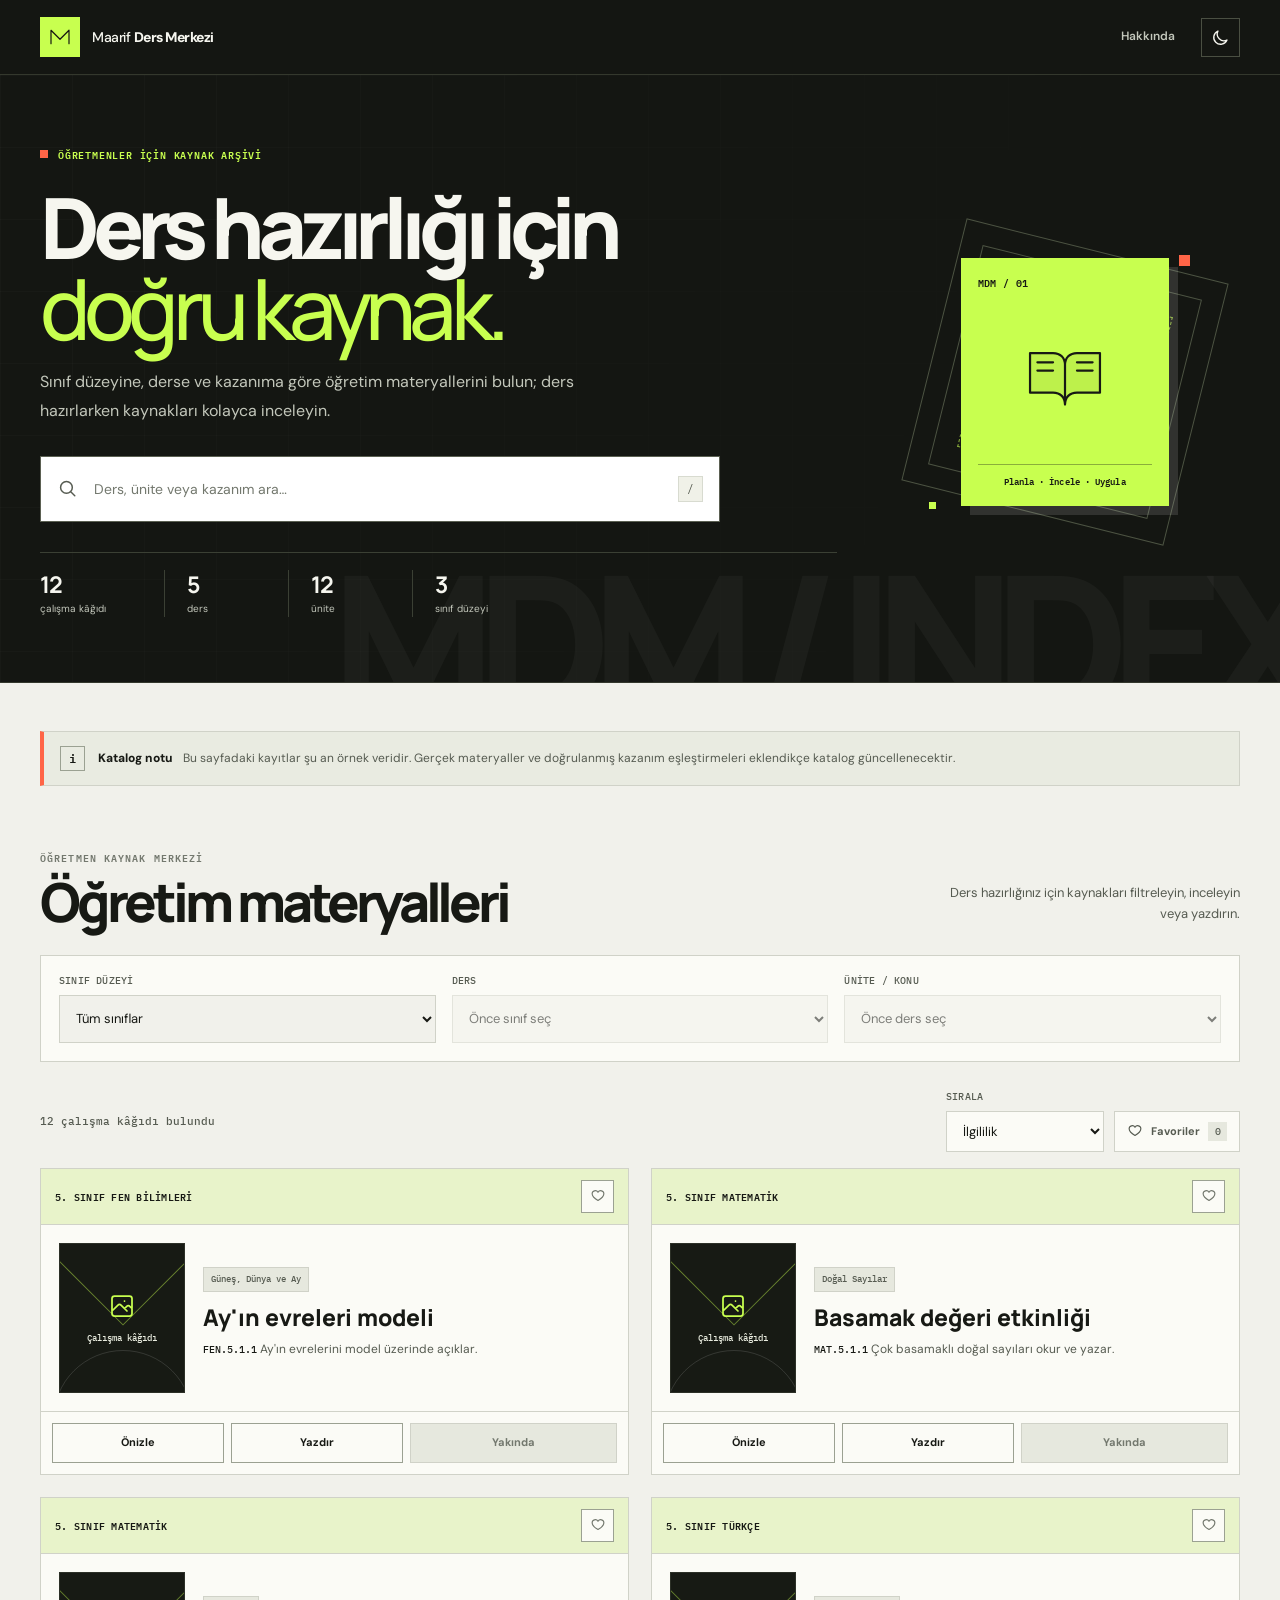
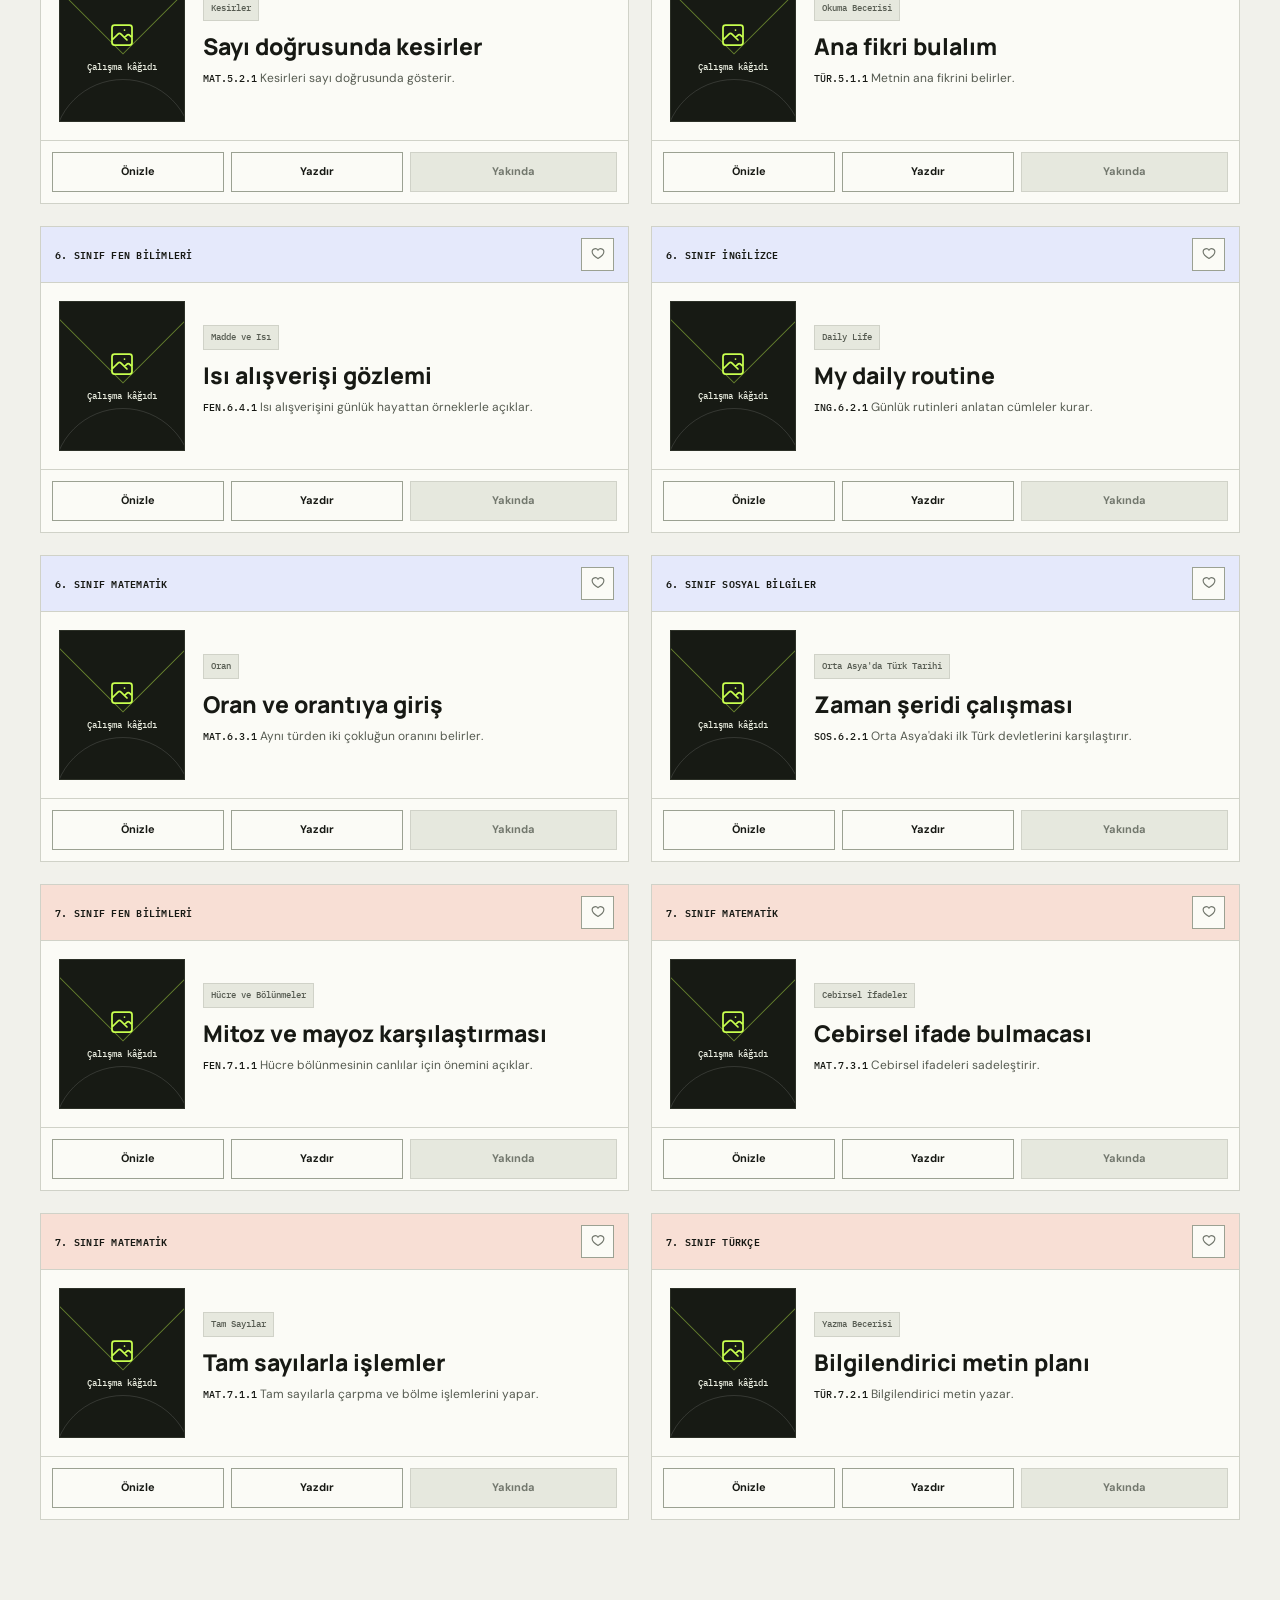
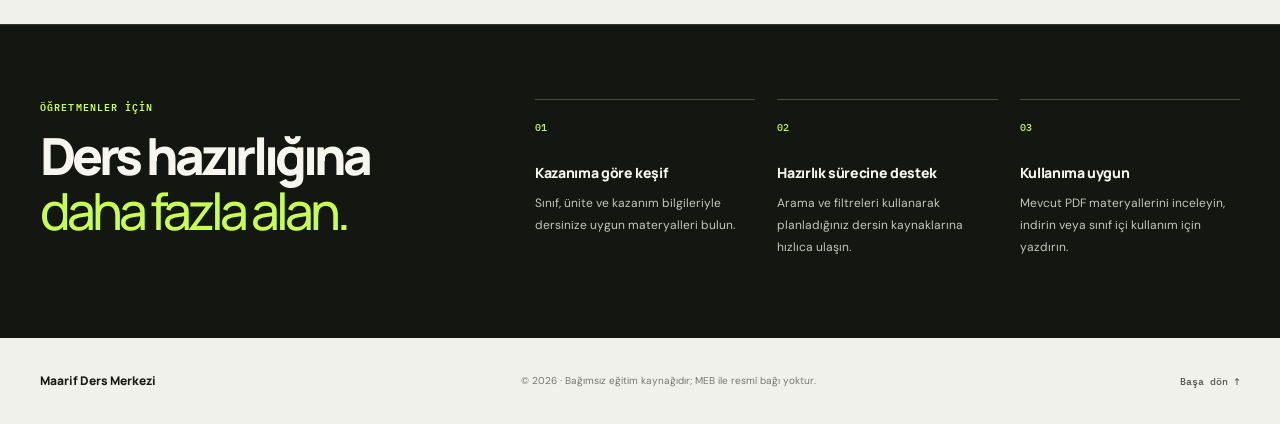
==== commit 18899092: "Refine teacher-first visual identity and focus states" ====
--- a/index.html
+++ b/index.html
@@ -3,18 +3,18 @@
 <head>
 <meta charset="utf-8">
 <meta name="viewport" content="width=device-width, initial-scale=1">
-<meta name="theme-color" content="#141612">
+<meta name="theme-color" content="#edf3f8">
 <title>Maarif Ders Merkezi — Çalışma kâğıtları</title>
-<meta name="description" content="5, 6 ve 7. sınıf çalışma kâğıtlarını ders, ünite ve kazanıma göre keşfedin.">
+<meta name="description" content="Öğretmenler için ders, ünite ve kazanım odaklı öğretim materyali arşivi.">
 <link rel="canonical" href="https://prdtrx.github.io/maarif-ders-merkezi/">
 <meta property="og:type" content="website">
 <meta property="og:locale" content="tr_TR">
 <meta property="og:title" content="Maarif Ders Merkezi — Çalışma kâğıtları">
-<meta property="og:description" content="Kazanım odaklı çalışma kâğıtları için sade ve kolay bir arşiv.">
+<meta property="og:description" content="Ders hazırlığını destekleyen materyalleri sınıf, ders ve kazanıma göre keşfedin.">
 <meta property="og:url" content="https://prdtrx.github.io/maarif-ders-merkezi/">
 <meta name="twitter:card" content="summary">
 <script type="application/ld+json">{"@context":"https://schema.org","@type":"WebSite","name":"Maarif Ders Merkezi","inLanguage":"tr","url":"https://prdtrx.github.io/maarif-ders-merkezi/"}</script>
-<link rel="icon" href="data:image/svg+xml,%3Csvg xmlns='http://www.w3.org/2000/svg' viewBox='0 0 48 48'%3E%3Crect x='2' y='2' width='44' height='44' rx='13' fill='%23c8ff4f'/%3E%3Cpath d='M11 13h9a4 4 0 0 1 4 4v18a4 4 0 0 0-4-4h-9zM37 13h-9a4 4 0 0 0-4 4v18a4 4 0 0 1 4-4h9z' fill='none' stroke='%23141612' stroke-width='2.2' stroke-linejoin='round'/%3E%3C/svg%3E">
+<link rel="icon" href="data:image/svg+xml,%3Csvg xmlns=%22http://www.w3.org/2000/svg%22 viewBox=%220 0 48 48%22%3E%3Crect x=%222%22 y=%222%22 width=%2244%22 height=%2244%22 rx=%2212%22 fill=%22%231f7a73%22/%3E%3Cpath d=%22M12 34V14l12 12 12-12v20%22 fill=%22none%22 stroke=%22%23fff%22 stroke-width=%224%22 stroke-linecap=%22round%22 stroke-linejoin=%22round%22/%3E%3C/svg%3E">
 <link rel="preconnect" href="https://fonts.googleapis.com">
 <link rel="preconnect" href="https://fonts.gstatic.com" crossorigin>
 <link href="https://fonts.googleapis.com/css2?family=DM+Sans:wght@400;500;600;700&family=IBM+Plex+Mono:wght@400;500;600&family=Manrope:wght@400;500;600;700;800&display=swap" rel="stylesheet">
@@ -25,7 +25,7 @@
 <nav class="nav" aria-label="Ana gezinme">
   <div class="wrap navin">
     <a class="brand" href="#top" aria-label="Maarif Ders Merkezi ana sayfa">
-      <span class="brand-mark" aria-hidden="true"><svg viewBox="0 0 40 40" focusable="false"><path d="M10 9.5h8.2a4.8 4.8 0 0 1 4.8 4.8v16.2a4.8 4.8 0 0 0-4.8-4.8H10z"/><path d="M30 9.5h-3.2a4.8 4.8 0 0 0-4.8 4.8v16.2a4.8 4.8 0 0 1 4.8-4.8H30z"/><path d="M13.5 15.5h4M13.5 19.5h4M26.5 15.5h.5M26.5 19.5h.5"/></svg></span>
+      <span class="brand-mark" aria-hidden="true"><svg viewBox="0 0 40 40" focusable="false"><path d="M8 29V11l12 12 12-12v18"/></svg></span>
       <span class="brand-word">Maarif <strong>Ders Merkezi</strong></span>
     </a>
     <div class="navr">
@@ -38,19 +38,19 @@
 <header class="hero" id="top">
   <div class="wrap hero-inner">
     <div class="hero-copy">
-      <p class="eyebrow"><span class="eyebrow-dot"></span> Öğrenmeyi kolaylaştıran kaynaklar</p>
-      <h1>İhtiyacın olan kaynak,<br><em>bir adım uzağında.</em></h1>
-      <p class="lead">Sınıfını, dersini veya kazanımını ara. Çalışma kâğıtlarını kolayca bul, incele ve çalışmaya başla.</p>
+      <p class="eyebrow"><span class="eyebrow-dot"></span> Öğretmenler için kaynak arşivi</p>
+      <h1>Ders hazırlığı için<br><em>doğru kaynak.</em></h1>
+      <p class="lead">Sınıf düzeyine, derse ve kazanıma göre öğretim materyallerini bulun; ders hazırlarken kaynakları kolayca inceleyin.</p>
       <form class="search" id="search-form" role="search">
         <svg viewBox="0 0 24 24" width="21" height="21" aria-hidden="true"><circle cx="10.8" cy="10.8" r="6.7" fill="none" stroke="currentColor" stroke-width="1.7"/><path d="m16 16 4.3 4.3" fill="none" stroke="currentColor" stroke-width="1.7" stroke-linecap="round"/></svg>
-        <input id="q" type="search" placeholder="Ders, konu veya kazanım ara…" autocomplete="off" aria-label="Çalışma kâğıdı ara">
+        <input id="q" type="search" placeholder="Ders, ünite veya kazanım ara…" autocomplete="off" aria-label="Öğretim materyali ara">
         <kbd>/</kbd>
       </form>
       <ul class="stats" id="stats" aria-label="Katalog istatistikleri"></ul>
     </div>
     <div class="hero-accent" aria-hidden="true">
       <div class="accent-ring"></div>
-      <div class="accent-card"><span class="accent-index">MDM / 01</span><svg viewBox="0 0 100 100" class="accent-book"><path d="M12 24h25c8 0 13 5 13 13v43c0-8-5-13-13-13H12zM88 24H63c-8 0-13 5-13 13v43c0-8 5-13 13-13h25z"/><path d="M20 34h17M20 43h17M63 34h17M63 43h17"/></svg><span class="accent-caption">Keşfet · Öğren · Geliş</span></div>
+      <div class="accent-card"><span class="accent-index">MDM / 01</span><svg viewBox="0 0 100 100" class="accent-book"><path d="M12 24h25c8 0 13 5 13 13v43c0-8-5-13-13-13H12zM88 24H63c-8 0-13 5-13 13v43c0-8 5-13 13-13h25z"/><path d="M20 34h17M20 43h17M63 34h17M63 43h17"/></svg><span class="accent-caption">Planla · İncele · Uygula</span></div>
       <span class="accent-orbit orbit-one"></span><span class="accent-orbit orbit-two"></span>
     </div>
   </div>
@@ -59,11 +59,11 @@
 <main class="wrap main-content" id="bul" tabindex="-1">
   <aside class="catalog-notice" role="note" aria-label="Katalog hakkında önemli bilgi">
     <span class="notice-mark" aria-hidden="true">i</span>
-    <p><strong>Bilgilendirme</strong> Katalogdaki kayıtlar şu an örnektir. PDF dosyaları ve kazanım eşleştirmeleri eklendikçe güncellenecektir.</p>
+    <p><strong>Katalog notu</strong> Bu sayfadaki kayıtlar şu an örnek veridir. Gerçek materyaller ve doğrulanmış kazanım eşleştirmeleri eklendikçe katalog güncellenecektir.</p>
   </aside>
   <div class="library-heading">
-    <div><p class="section-label">KAYNAK ARŞİVİ</p><h2>Çalışma kâğıtları</h2></div>
-    <p>Aradığını filtrele, önizle veya yazdır.</p>
+    <div><p class="section-label">ÖĞRETMEN KAYNAK MERKEZİ</p><h2>Öğretim materyalleri</h2></div>
+    <p>Ders hazırlığınız için kaynakları filtreleyin, inceleyin veya yazdırın.</p>
   </div>
   <section class="filters simple-filters" aria-label="Sonuçları filtrele">
     <label><span>Sınıf düzeyi</span><select id="grade" aria-label="Sınıf"><option value="">Tüm sınıflar</option></select></label>
@@ -78,18 +78,18 @@
       <button id="reset" class="link">Filtreleri temizle</button>
     </div>
   </div>
-  <section id="grid" class="grid" aria-label="Çalışma kâğıdı sonuçları"></section>
+  <section id="grid" class="grid" aria-label="Öğretim materyali sonuçları"></section>
   <noscript><p class="empty">Çalışma kâğıtlarını görmek için JavaScript gerekir.</p></noscript>
-  <div id="empty" class="empty" hidden><h3>Bu aramada sonuç yok.</h3><p>Arama terimini değiştirebilir veya filtreleri temizleyebilirsin.</p></div>
+  <div id="empty" class="empty" hidden><h3>Bu aramada sonuç bulunamadı.</h3><p>Arama terimini değiştirebilir veya filtreleri temizleyebilirsiniz.</p></div>
 </main>
 
 <section class="about" id="hakkinda">
   <div class="wrap about-inner">
-    <div class="about-heading"><p class="section-label">NEDEN MAARİF?</p><h2>Az karmaşa.<br><em>Daha çok öğrenme.</em></h2></div>
+    <div class="about-heading"><p class="section-label">ÖĞRETMENLER İÇİN</p><h2>Ders hazırlığına<br><em>daha fazla alan.</em></h2></div>
     <div class="trio">
-      <div><span class="feature-number">01</span><h3>Kazanım odaklı</h3><p>Ünite ve kazanım bilgileriyle ihtiyacına uygun çalışmayı bul.</p></div>
-      <div><span class="feature-number">02</span><h3>Kolay keşif</h3><p>Türkçe arama ve filtrelerle aradığın konuya doğrudan ulaş.</p></div>
-      <div><span class="feature-number">03</span><h3>Çalışmaya hazır</h3><p>Eklenen PDF belgelerini önizle, indir veya yazdır.</p></div>
+      <div><span class="feature-number">01</span><h3>Kazanıma göre keşif</h3><p>Sınıf, ünite ve kazanım bilgileriyle dersinize uygun materyalleri bulun.</p></div>
+      <div><span class="feature-number">02</span><h3>Hazırlık sürecine destek</h3><p>Arama ve filtreleri kullanarak planladığınız dersin kaynaklarına hızlıca ulaşın.</p></div>
+      <div><span class="feature-number">03</span><h3>Kullanıma uygun</h3><p>Mevcut PDF materyallerini inceleyin, indirin veya sınıf içi kullanım için yazdırın.</p></div>
     </div>
   </div>
 </section>
--- a/style.css
+++ b/style.css
@@ -181,8 +181,8 @@
 }
 .search:focus-within { border-color: var(--accent); box-shadow: 0 0 0 3px rgba(200,255,79,.18); }
 .search > svg { flex: 0 0 auto; }
-.search input { width: 100%; min-width: 0; border: 0; outline: 0; background: transparent; color: #191b15; font-size: 14px; }
-.search input::placeholder { color: #767b70; opacity: 1; }
+.search input { width: 100%; min-width: 0; border: 0; outline: 0; background: transparent; color: var(--ink); font-size: 14px; }
+.search input::placeholder { color: var(--ink-faint); opacity: 1; }
 .search kbd { flex: 0 0 auto; padding: 3px 8px; border: 1px solid #d8dbd0; background: #f0f1e8; color: #4d5348; font: 11px/1.6 "IBM Plex Mono", monospace; }
 .stats { display: flex; flex-wrap: wrap; gap: 0; list-style: none; margin: 30px 0 0; padding: 17px 0 0; border-top: 1px solid #3b4034; }
 .stats li { display: flex; flex-direction: column; gap: 2px; min-width: 124px; padding: 0 22px; border-left: 1px solid #3b4034; color: var(--hero-muted); font-size: 10px; }
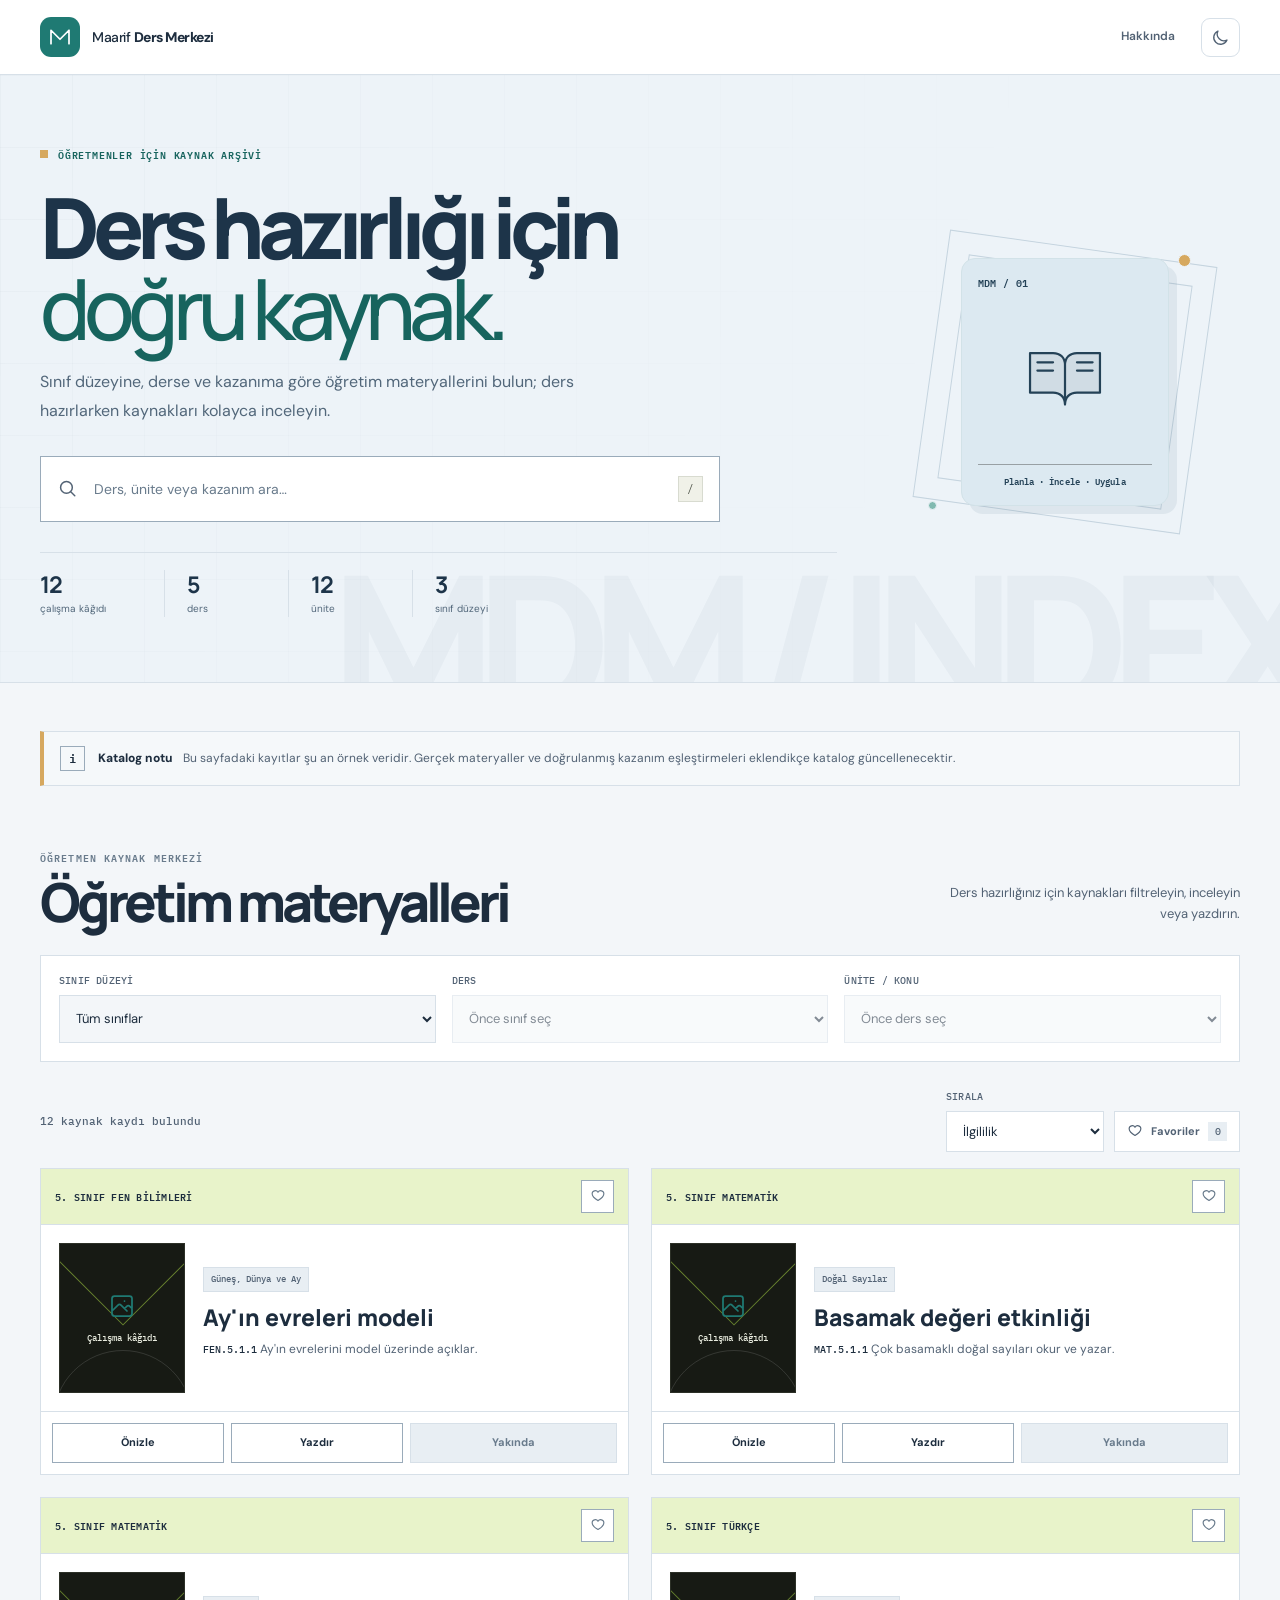
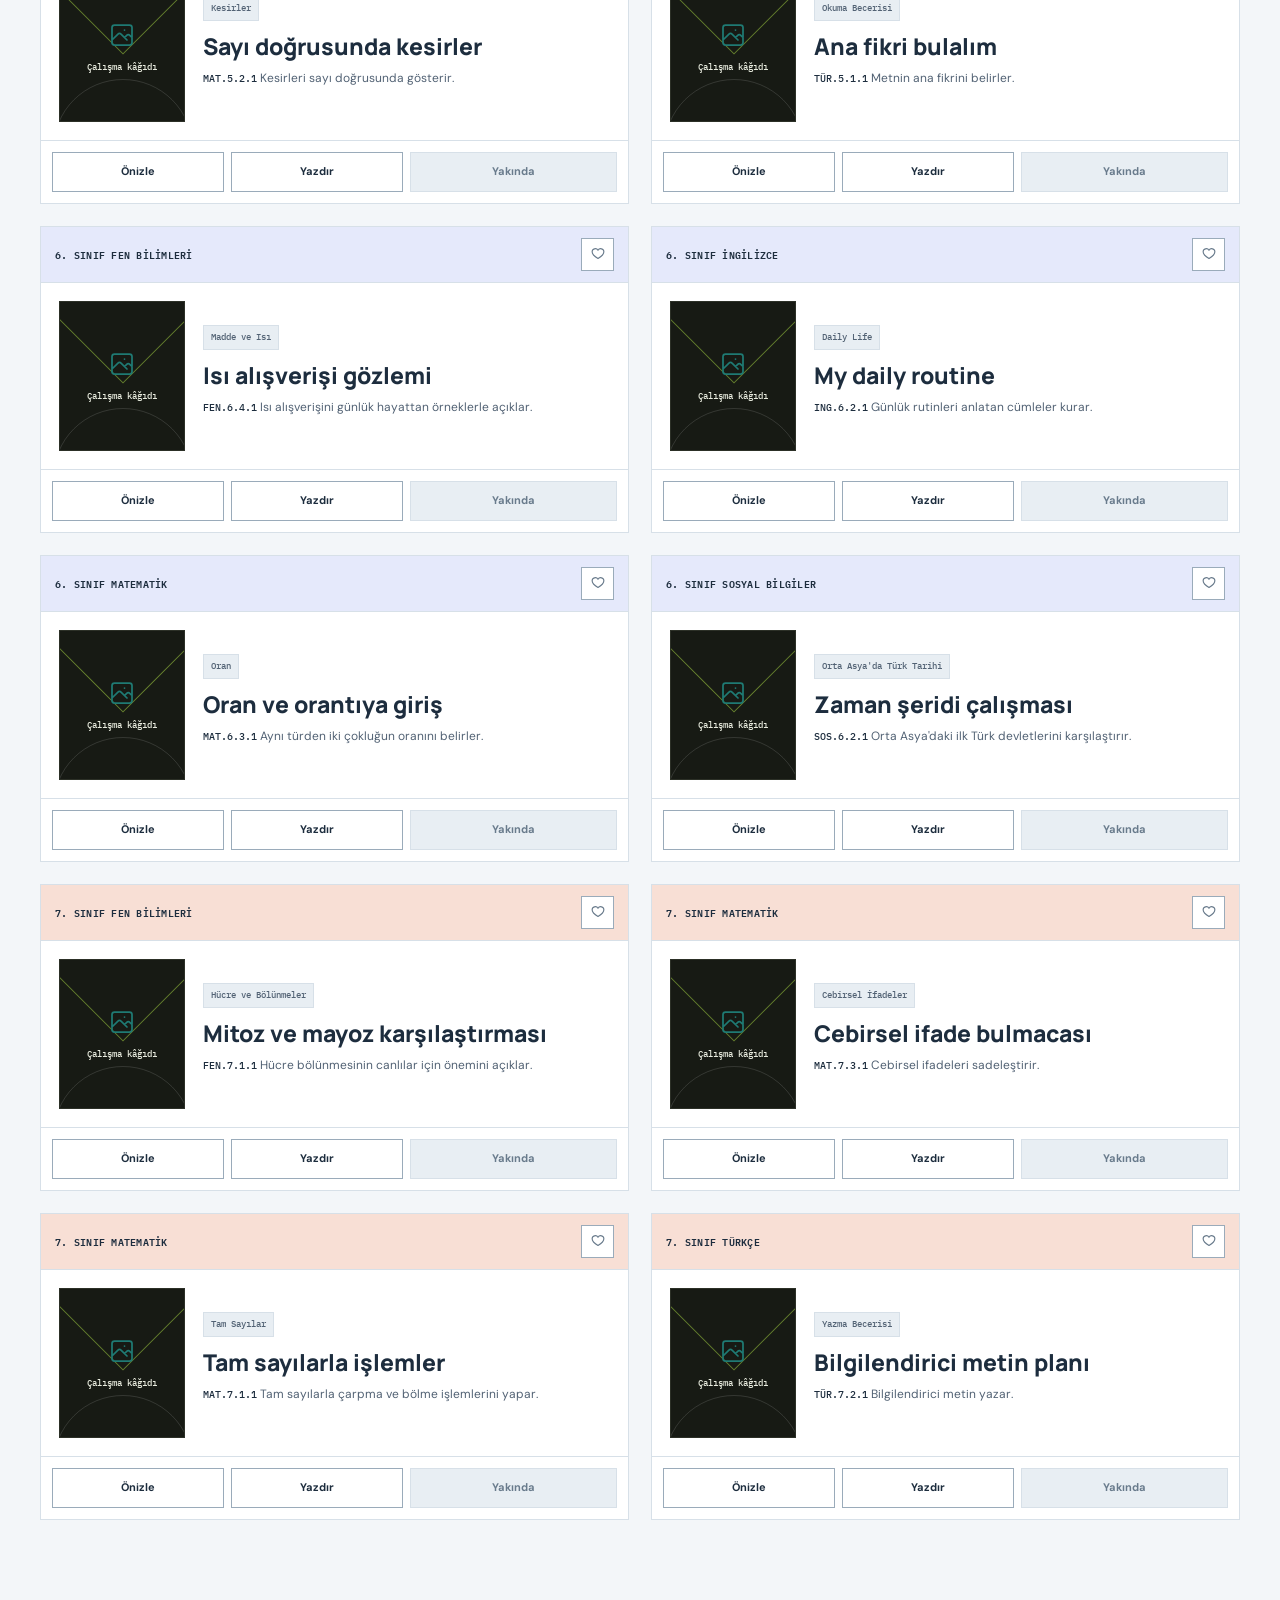
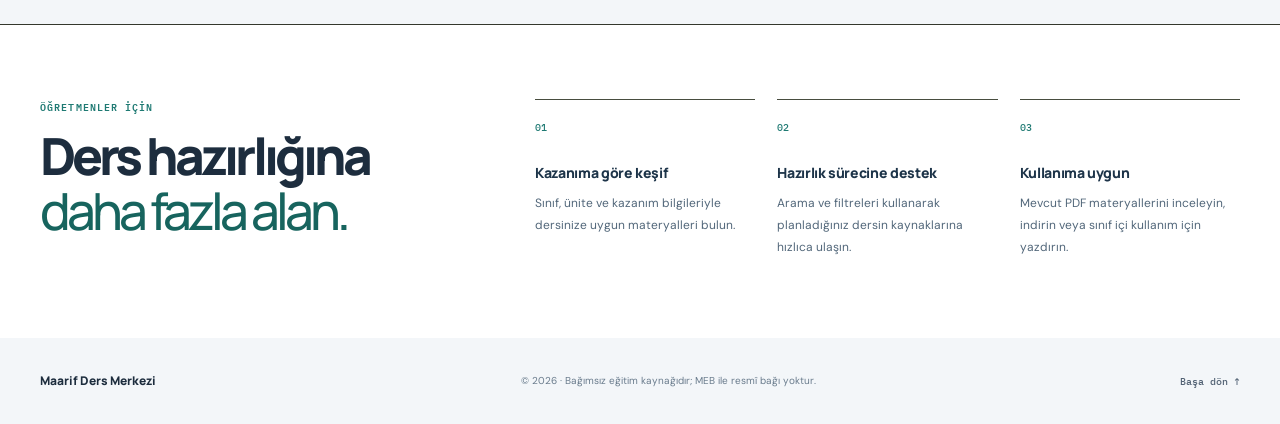
==== commit 9a8050da: "Clarify teacher-focused page metadata" ====
--- a/index.html
+++ b/index.html
@@ -4,12 +4,12 @@
 <meta charset="utf-8">
 <meta name="viewport" content="width=device-width, initial-scale=1">
 <meta name="theme-color" content="#edf3f8">
-<title>Maarif Ders Merkezi — Çalışma kâğıtları</title>
+<title>Öğretim Materyalleri — Maarif Ders Merkezi</title>
 <meta name="description" content="Öğretmenler için ders, ünite ve kazanım odaklı öğretim materyali arşivi.">
 <link rel="canonical" href="https://prdtrx.github.io/maarif-ders-merkezi/">
 <meta property="og:type" content="website">
 <meta property="og:locale" content="tr_TR">
-<meta property="og:title" content="Maarif Ders Merkezi — Çalışma kâğıtları">
+<meta property="og:title" content="Öğretim Materyalleri — Maarif Ders Merkezi">
 <meta property="og:description" content="Ders hazırlığını destekleyen materyalleri sınıf, ders ve kazanıma göre keşfedin.">
 <meta property="og:url" content="https://prdtrx.github.io/maarif-ders-merkezi/">
 <meta name="twitter:card" content="summary">
--- a/style.css
+++ b/style.css
@@ -1,28 +1,27 @@
-/* INDEX / independent archive design system
-   Typographic, high-contrast and intentionally restrained. */
+/* Maarif Ders Merkezi / öğretmen odaklı, sakin ve okunaklı tasarım sistemi. */
 :root {
   color-scheme: light;
-  --page: #f1f1eb;
-  --surface: #fbfbf6;
-  --surface-soft: #e6e8de;
+  --page: #f3f6f9;
+  --surface: #ffffff;
+  --surface-soft: #e8eef3;
   --surface-raised: #ffffff;
   --card: var(--surface);
-  --ink: #171914;
-  --ink-muted: #565b51;
-  --ink-faint: #73786e;
-  --line: #d0d2c8;
-  --line-strong: #9ba192;
-  --accent: #c8ff4f;
-  --accent-hover: #b4ed35;
-  --accent-soft: #eaf8ce;
-  --accent-ink: #1c260d;
-  --hero: #141612;
-  --hero-ink: #f6f6ef;
-  --hero-muted: #c3c7bb;
-  --highlight: #ff6547;
-  --notice: #e9ebe1;
-  --danger: #b13f30;
-  --focus: #ff6547;
+  --ink: #1d2d3e;
+  --ink-muted: #526274;
+  --ink-faint: #697b8c;
+  --line: #d7e0e8;
+  --line-strong: #9aabba;
+  --accent: #1f7a73;
+  --accent-hover: #17645e;
+  --accent-soft: #e2f2ef;
+  --accent-ink: #174f4b;
+  --hero: #edf3f8;
+  --hero-ink: #1d3449;
+  --hero-muted: #52677a;
+  --highlight: #d6a85f;
+  --notice: #f5f8fa;
+  --danger: #a43f39;
+  --focus: #3979a8;
   --shadow-soft: 0 14px 34px rgba(23, 25, 20, .075);
   --shadow-pop: 0 28px 90px rgba(0, 0, 0, .34);
   --radius-sm: 3px;
@@ -50,17 +49,17 @@
   --ink-faint: #98a08f;
   --line: #33392e;
   --line-strong: #596250;
-  --accent: #d4ff7a;
-  --accent-hover: #e0ff9c;
-  --accent-soft: #29351c;
-  --accent-ink: #e4f7c7;
-  --hero: #090a08;
+  --accent: #80c8bd;
+  --accent-hover: #a0d8cf;
+  --accent-soft: #203a38;
+  --accent-ink: #d5efea;
+  --hero: #172b3c;
   --hero-ink: #f6f6ef;
-  --hero-muted: #bfc4b7;
-  --highlight: #ff8b70;
-  --notice: #20241c;
+  --hero-muted: #c1d0dc;
+  --highlight: #e0bd83;
+  --notice: #202d38;
   --danger: #ff9c8a;
-  --focus: #ff9b77;
+  --focus: #8fc4ed;
   --shadow-soft: 0 14px 34px rgba(0, 0, 0, .22);
   --shadow-pop: 0 28px 90px rgba(0, 0, 0, .58);
 }
@@ -86,8 +85,13 @@
 button { color: inherit; }
 button:focus-visible, a:focus-visible, input:focus-visible, select:focus-visible,
 main:focus-visible, textarea:focus-visible, .open:focus-visible {
-  outline: 3px solid var(--focus);
-  outline-offset: 3px;
+  outline: 2px solid var(--focus);
+  outline-offset: 2px;
+}
+/* Pointer selection should not leave an exaggerated ring; keyboard focus remains visible. */
+select:focus:not(:focus-visible), button:focus:not(:focus-visible), a:focus:not(:focus-visible) {
+  outline: none;
+  box-shadow: none;
 }
 ::selection { background: var(--accent); color: #161812; }
 [hidden] { display: none !important; }
@@ -102,8 +106,8 @@
 /* Navigation */
 .nav {
   position: sticky; top: 0; z-index: 30;
-  background: var(--hero); color: var(--hero-ink);
-  border-bottom: 1px solid #34382d;
+  background: var(--surface); color: var(--ink);
+  border-bottom: 1px solid var(--line);
 }
 .navin {
   min-height: 74px; display: flex; align-items: center;
@@ -112,39 +116,39 @@
 .brand { display: inline-flex; align-items: center; gap: 12px; min-width: 0; text-decoration: none; }
 .brand-mark {
   width: 40px; height: 40px; flex: 0 0 40px; display: grid; place-items: center;
-  background: var(--accent); color: #151711;
-}
-.brand-mark svg { width: 30px; height: 30px; fill: none; stroke: currentColor; stroke-width: 1.6; stroke-linecap: round; stroke-linejoin: round; }
+  border-radius: 11px; background: var(--accent); color: #ffffff;
+}
+.brand-mark svg { width: 30px; height: 30px; fill: none; stroke: currentColor; stroke-width: 2.3; stroke-linecap: round; stroke-linejoin: round; }
 .brand-word { font-size: 14px; font-weight: 500; letter-spacing: -.035em; }
 .brand-word strong { font-weight: 800; }
 .navr { display: flex; align-items: center; gap: 26px; }
-.navr > a { color: var(--hero-muted); font-size: 12px; font-weight: 600; text-decoration: none; }
-.navr > a:hover { color: var(--accent); }
+.navr > a { color: var(--ink-muted); font-size: 12px; font-weight: 600; text-decoration: none; }
+.navr > a:hover { color: var(--accent-hover); }
 .icon-button {
   width: 39px; height: 39px; display: grid; place-items: center; padding: 0;
-  border: 1px solid #4a4f42; background: transparent; color: var(--hero-ink);
+  border: 1px solid var(--line); border-radius: 9px; background: var(--surface); color: var(--ink-muted);
   cursor: pointer; transition: border-color .18s ease, color .18s ease, background .18s ease;
 }
-.icon-button:hover { border-color: var(--accent); color: var(--accent); }
+.icon-button:hover { border-color: var(--line-strong); color: var(--accent-hover); }
 .theme-icon { width: 19px; height: 19px; fill: none; stroke: currentColor; stroke-width: 1.7; stroke-linecap: round; stroke-linejoin: round; }
 
-/* High-contrast cover / archive index */
+/* Calm, teacher-first introduction */
 .hero {
   position: relative; overflow: hidden;
   background: var(--hero); color: var(--hero-ink);
-  border-bottom: 1px solid #34382d;
+  border-bottom: 1px solid var(--line);
 }
 .hero::before {
   content: ""; position: absolute; inset: 0; pointer-events: none; opacity: .55;
   background-image:
-    linear-gradient(rgba(255,255,255,.035) 1px, transparent 1px),
-    linear-gradient(90deg, rgba(255,255,255,.035) 1px, transparent 1px);
+    linear-gradient(rgba(29,52,73,.045) 1px, transparent 1px),
+    linear-gradient(90deg, rgba(29,52,73,.045) 1px, transparent 1px);
   background-size: 72px 72px;
-  mask-image: linear-gradient(110deg, #000 4%, transparent 82%);
+  mask-image: linear-gradient(110deg, #000 4%, transparent 78%);
 }
 .hero::after {
   content: "MDM / INDEX"; position: absolute; right: -2.5vw; bottom: -.24em;
-  color: rgba(255,255,255,.035); font: 800 clamp(80px, 15vw, 220px)/.9 "Manrope", "DM Sans", sans-serif;
+  color: rgba(29,52,73,.035); font: 800 clamp(80px, 15vw, 220px)/.9 "Manrope", "DM Sans", sans-serif;
   letter-spacing: -.105em; white-space: nowrap; pointer-events: none;
 }
 .hero-inner {
@@ -155,7 +159,7 @@
 .hero-copy { max-width: 800px; }
 .eyebrow, .section-label {
   margin: 0; display: flex; align-items: center; gap: 10px;
-  color: var(--accent); font: 600 10px/1.4 "IBM Plex Mono", monospace;
+  color: var(--accent-hover); font: 600 10px/1.4 "IBM Plex Mono", monospace;
   letter-spacing: .08em; text-transform: uppercase;
 }
 .eyebrow-dot { width: 8px; height: 8px; display: inline-block; background: var(--highlight); }
@@ -168,7 +172,7 @@
   text-wrap: balance;
 }
 h1 em, .about h2 em {
-  color: var(--accent); font-style: normal;
+  color: var(--accent-hover); font-style: normal;
   font-family: "Manrope", "DM Sans", sans-serif;
   font-weight: 500; letter-spacing: -.08em;
 }
@@ -176,37 +180,37 @@
 .search {
   display: flex; align-items: center; gap: 14px; max-width: 680px; min-height: 66px;
   margin-top: 30px; padding: 0 16px;
-  border: 1px solid #5b6052; background: var(--surface-raised); color: var(--ink-muted);
+  border: 1px solid var(--line-strong); background: var(--surface-raised); color: var(--ink-muted);
   transition: border-color .18s ease, box-shadow .18s ease;
 }
-.search:focus-within { border-color: var(--accent); box-shadow: 0 0 0 3px rgba(200,255,79,.18); }
+.search:focus-within { border-color: var(--accent); box-shadow: 0 0 0 3px rgba(31,122,115,.10); }
 .search > svg { flex: 0 0 auto; }
 .search input { width: 100%; min-width: 0; border: 0; outline: 0; background: transparent; color: var(--ink); font-size: 14px; }
 .search input::placeholder { color: var(--ink-faint); opacity: 1; }
 .search kbd { flex: 0 0 auto; padding: 3px 8px; border: 1px solid #d8dbd0; background: #f0f1e8; color: #4d5348; font: 11px/1.6 "IBM Plex Mono", monospace; }
-.stats { display: flex; flex-wrap: wrap; gap: 0; list-style: none; margin: 30px 0 0; padding: 17px 0 0; border-top: 1px solid #3b4034; }
-.stats li { display: flex; flex-direction: column; gap: 2px; min-width: 124px; padding: 0 22px; border-left: 1px solid #3b4034; color: var(--hero-muted); font-size: 10px; }
+.stats { display: flex; flex-wrap: wrap; gap: 0; list-style: none; margin: 30px 0 0; padding: 17px 0 0; border-top: 1px solid var(--line); }
+.stats li { display: flex; flex-direction: column; gap: 2px; min-width: 124px; padding: 0 22px; border-left: 1px solid var(--line); color: var(--hero-muted); font-size: 10px; }
 .stats li:first-child { padding-left: 0; border-left: 0; }
 .stats b { color: var(--hero-ink); font: 700 23px/1.25 "Manrope", "DM Sans", sans-serif; letter-spacing: -.06em; }
 .hero-accent { min-height: 300px; display: grid; place-items: center; position: relative; isolation: isolate; }
 .accent-ring {
   position: absolute; width: 270px; height: 270px;
-  border: 1px solid #4c5342; transform: rotate(14deg);
-}
-.accent-ring::before, .accent-ring::after { content: ""; position: absolute; inset: 21px; border: 1px solid #4c5342; }
-.accent-ring::after { inset: 45px; border-color: var(--accent); border-style: dashed; opacity: .65; }
+  border: 1px solid #c5d4df; transform: rotate(8deg);
+}
+.accent-ring::before, .accent-ring::after { content: ""; position: absolute; inset: 21px; border: 1px solid #c5d4df; }
+.accent-ring::after { inset: 45px; border-color: #91c5bd; border-style: solid; opacity: .8; }
 .accent-card {
   position: relative; z-index: 1; width: 208px; height: 248px; padding: 16px;
   display: flex; flex-direction: column; justify-content: space-between;
-  border: 1px solid var(--accent); background: var(--accent); color: #171914;
-  box-shadow: 9px 9px 0 rgba(255,255,255,.12);
+  border: 1px solid #d2e2e8; border-radius: 14px; background: #dce9f1; color: #244257;
+  box-shadow: 8px 8px 0 rgba(41,79,103,.08);
 }
 .accent-index { font: 600 10px/1.5 "IBM Plex Mono", monospace; letter-spacing: .04em; }
 .accent-book { width: 92px; height: 92px; align-self: center; fill: rgba(23,25,20,.06); stroke: currentColor; stroke-width: 2.4; stroke-linejoin: round; stroke-linecap: round; }
 .accent-caption { padding-top: 10px; border-top: 1px solid rgba(23,25,20,.35); font: 600 9px/1.5 "IBM Plex Mono", monospace; letter-spacing: .01em; text-align: center; }
-.accent-orbit { position: absolute; z-index: 2; display: block; width: 13px; height: 13px; border: 1px solid var(--hero); background: var(--highlight); }
+.accent-orbit { position: absolute; z-index: 2; display: block; width: 13px; height: 13px; border: 1px solid #edf3f8; border-radius: 50%; background: var(--highlight); }
 .orbit-one { top: 22px; right: 14%; }
-.orbit-two { bottom: 22px; left: 11%; width: 9px; height: 9px; background: var(--accent); }
+.orbit-two { bottom: 22px; left: 11%; width: 9px; height: 9px; background: #80b9b0; }
 
 /* Catalogue and controls */
 .main-content { padding-top: 48px; padding-bottom: 104px; }
@@ -324,7 +328,7 @@
 .empty p { margin-bottom: 0; font-size: 13px; }
 
 /* Closing statement */
-.about { padding: 74px 0 80px; border-top: 1px solid #34382d; background: var(--hero); color: var(--hero-ink); }
+.about { padding: 74px 0 80px; border-top: 1px solid #34382d; background: var(--surface); color: var(--ink); }
 .about-inner { display: grid; grid-template-columns: minmax(235px, .75fr) minmax(0, 1.25fr); gap: 72px; align-items: start; }
 .about .section-label { color: var(--accent); }
 .about h2 { margin: 15px 0 0; font: 800 clamp(34px, 4vw, 54px)/1.08 "Manrope", "DM Sans", sans-serif; letter-spacing: -.075em; }
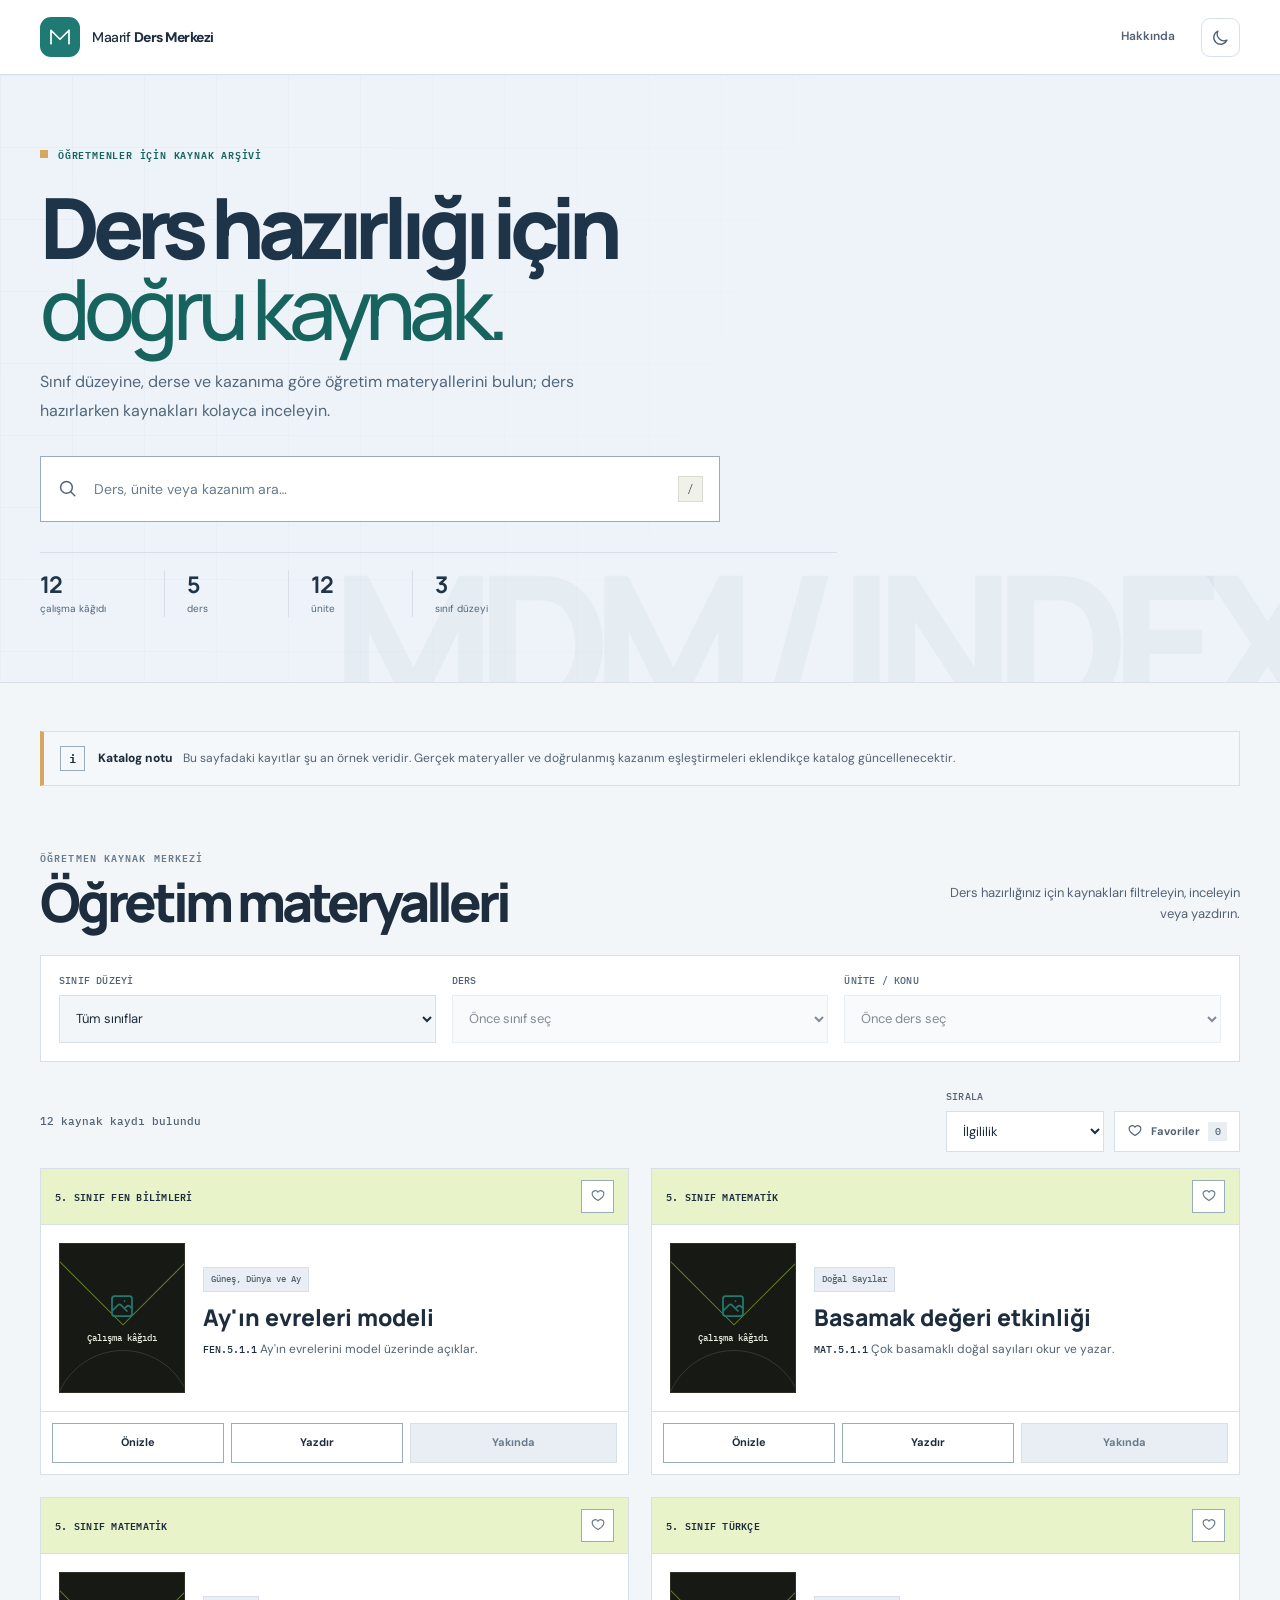
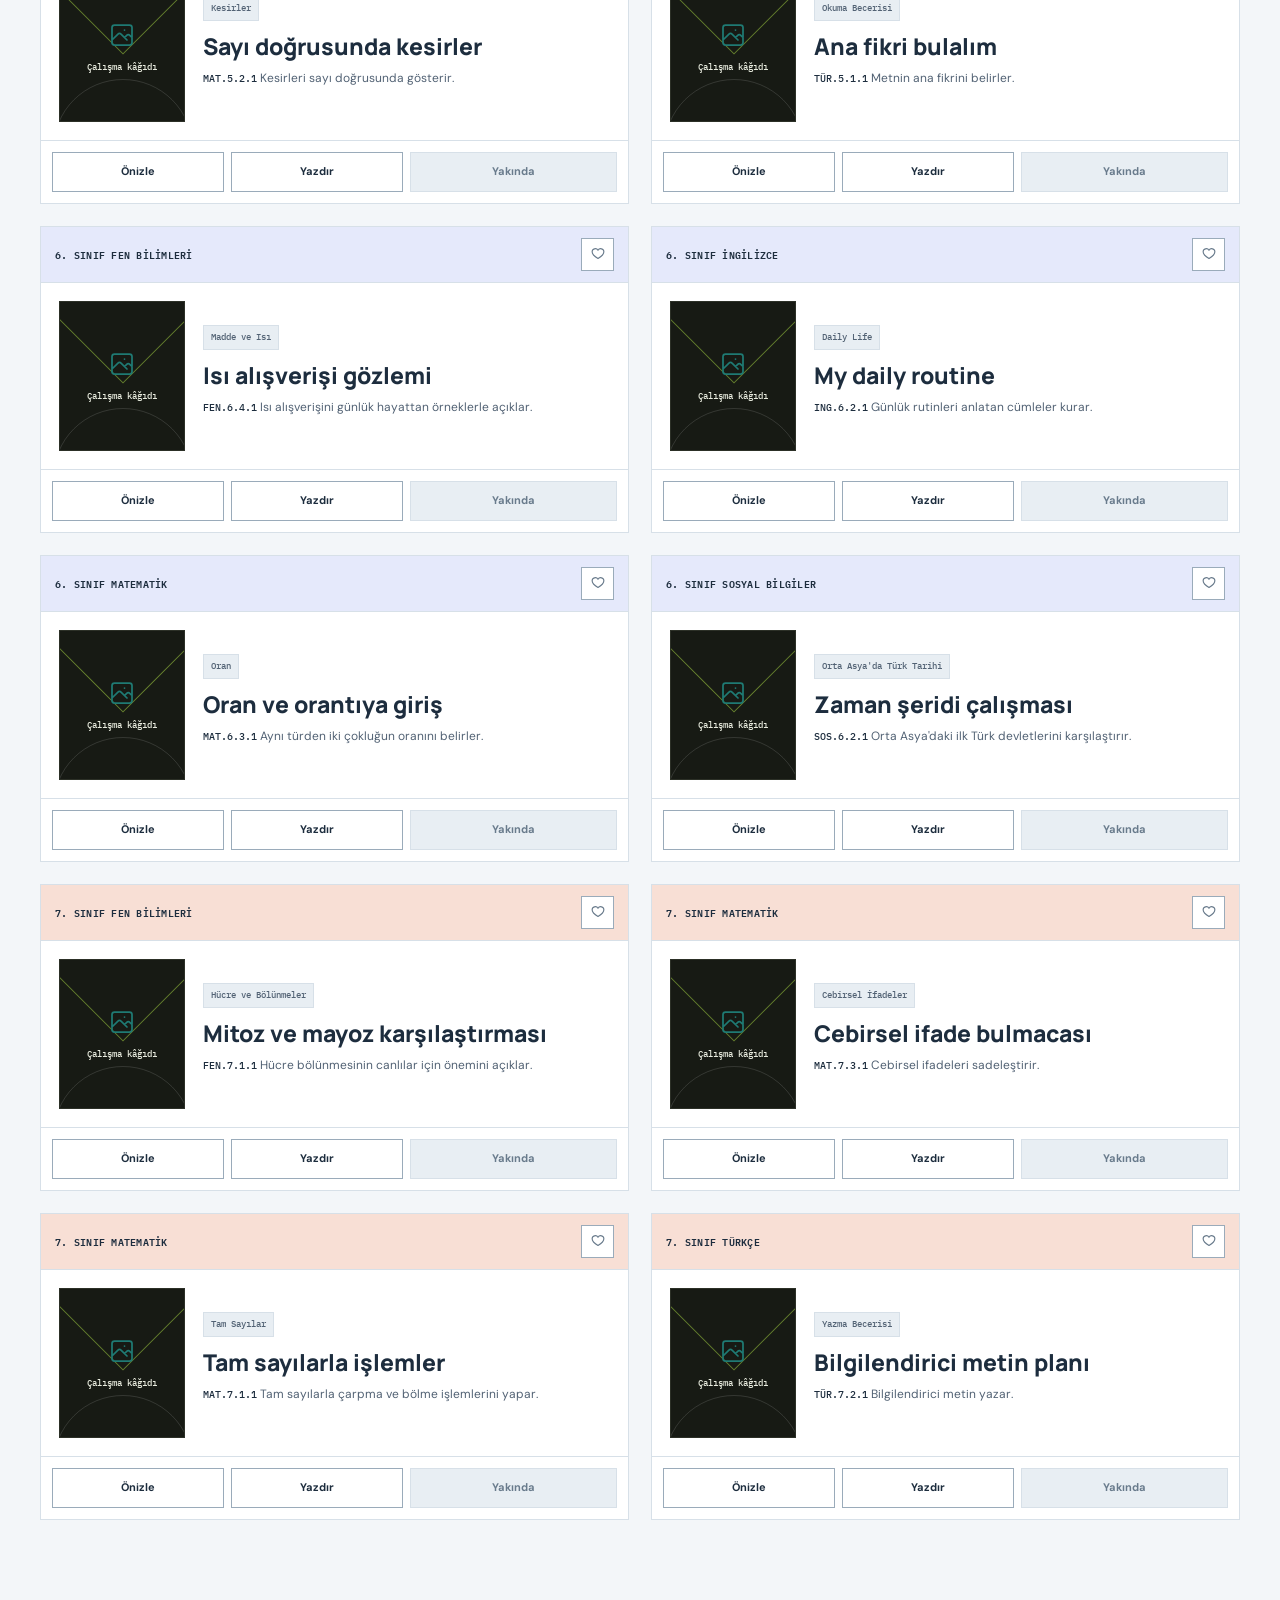
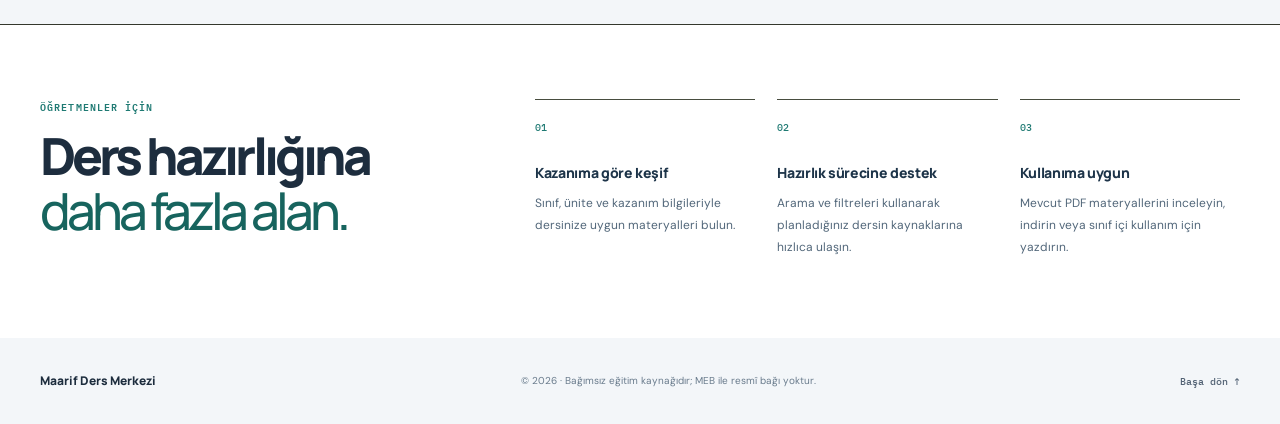
==== commit 283f764f: "Remove decorative hero watermark and illustration" ====
--- a/index.html
+++ b/index.html
@@ -48,11 +48,6 @@
       </form>
       <ul class="stats" id="stats" aria-label="Katalog istatistikleri"></ul>
     </div>
-    <div class="hero-accent" aria-hidden="true">
-      <div class="accent-ring"></div>
-      <div class="accent-card"><span class="accent-index">MDM / 01</span><svg viewBox="0 0 100 100" class="accent-book"><path d="M12 24h25c8 0 13 5 13 13v43c0-8-5-13-13-13H12zM88 24H63c-8 0-13 5-13 13v43c0-8 5-13 13-13h25z"/><path d="M20 34h17M20 43h17M63 34h17M63 43h17"/></svg><span class="accent-caption">Planla · İncele · Uygula</span></div>
-      <span class="accent-orbit orbit-one"></span><span class="accent-orbit orbit-two"></span>
-    </div>
   </div>
 </header>
 
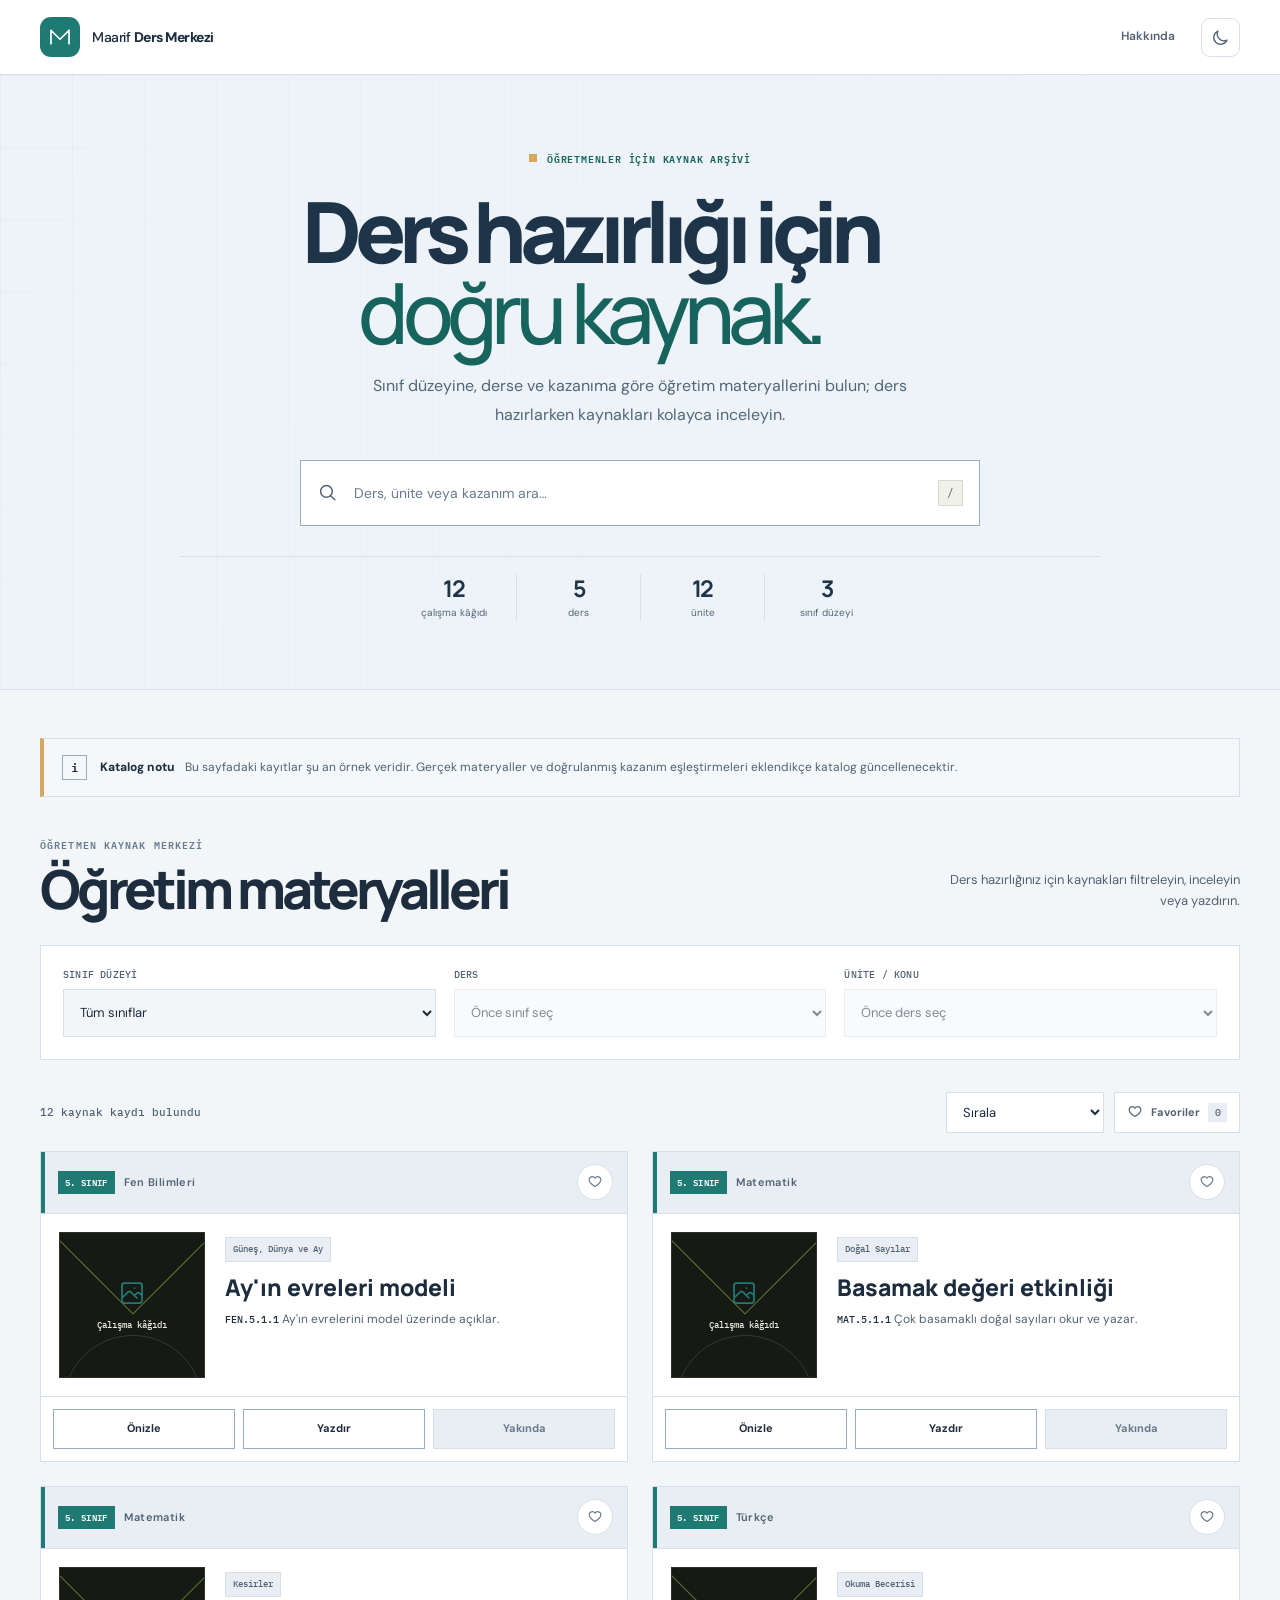
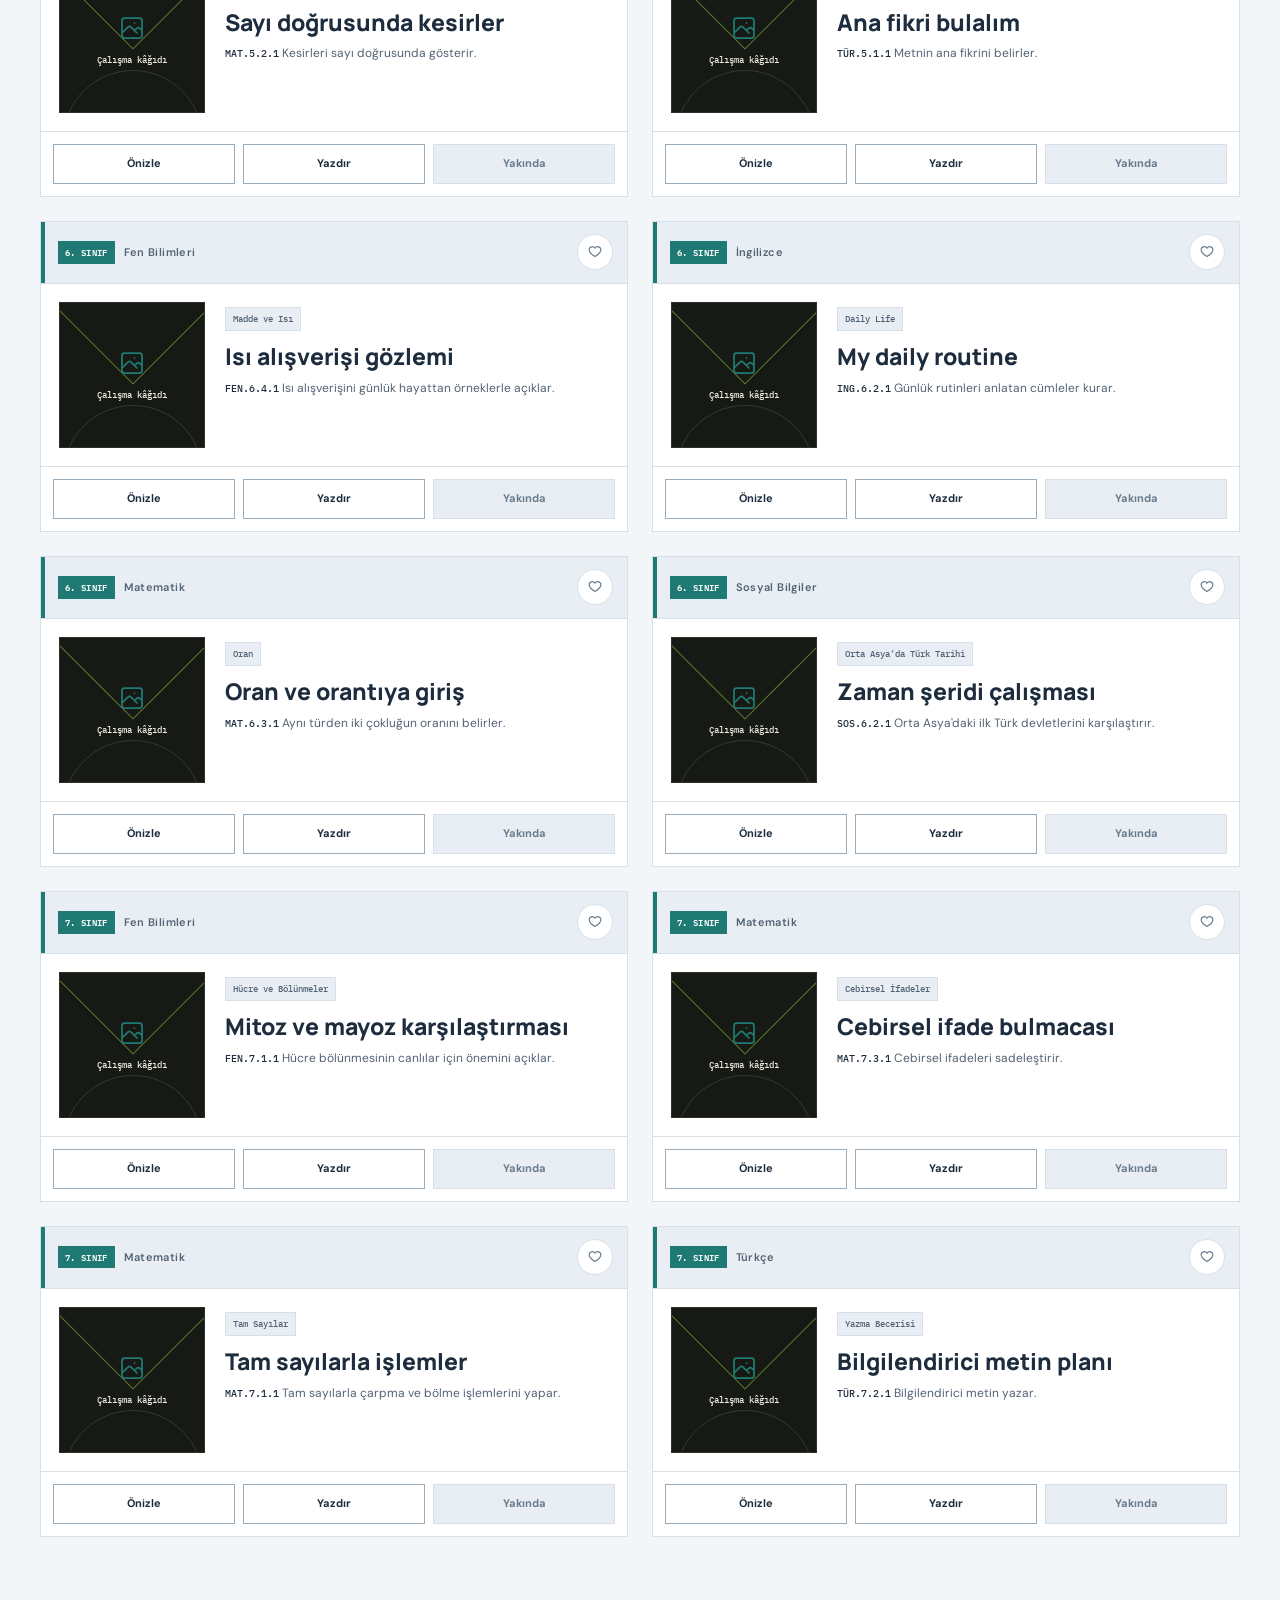
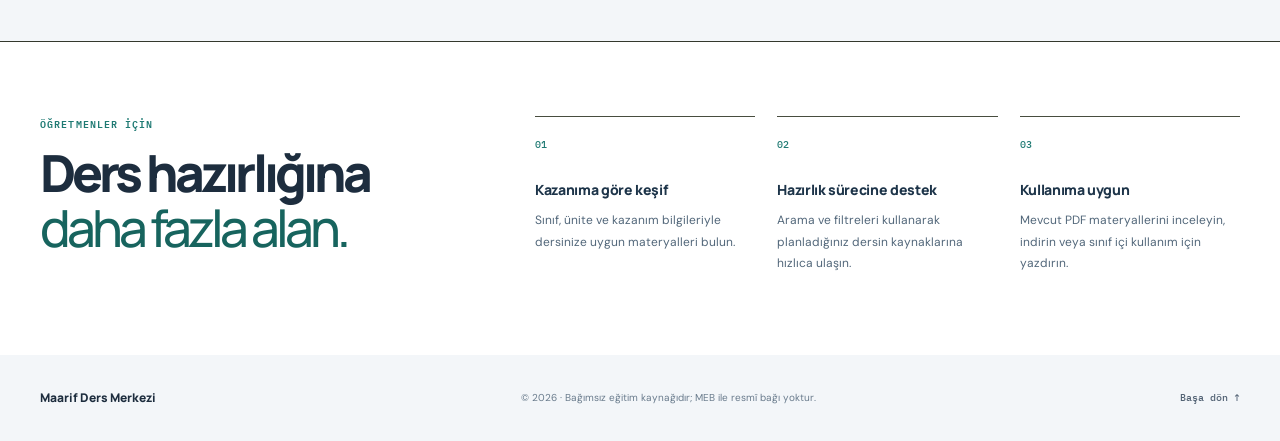
==== commit c578b770: "Use Sırala as the sort dropdown prompt" ====
--- a/index.html
+++ b/index.html
@@ -68,7 +68,7 @@
   <div class="bar">
     <p id="count" aria-live="polite"></p>
     <div class="barr">
-      <label class="sort-control"><span>Sırala</span><select id="sort" aria-label="Sonuçları sıralama"><option value="rel">İlgililik</option><option value="new">En yeni</option><option value="az">Başlık (A–Z)</option></select></label>
+      <label class="sort-control"><select id="sort" aria-label="Sırala"><option value="rel">Sırala</option><option value="new">En yeni</option><option value="az">Başlık (A–Z)</option></select></label>
       <button id="favt" class="pill favorite-filter" type="button" aria-pressed="false"><svg viewBox="0 0 24 24" aria-hidden="true"><path d="M20.8 8.8c0 5.1-8.8 10-8.8 10s-8.8-4.9-8.8-10A4.7 4.7 0 0 1 12 6.5a4.7 4.7 0 0 1 8.8 2.3Z"/></svg><span>Favoriler</span><span id="favn" class="count-bubble">0</span></button>
       <button id="reset" class="link">Filtreleri temizle</button>
     </div>
--- a/style.css
+++ b/style.css
@@ -12,6 +12,7 @@
   --line: #d7e0e8;
   --line-strong: #9aabba;
   --accent: #1f7a73;
+  --accent-on: #ffffff;
   --accent-hover: #17645e;
   --accent-soft: #e2f2ef;
   --accent-ink: #174f4b;
@@ -50,6 +51,7 @@
   --line: #33392e;
   --line-strong: #596250;
   --accent: #80c8bd;
+  --accent-on: #171914;
   --accent-hover: #a0d8cf;
   --accent-soft: #203a38;
   --accent-ink: #d5efea;
@@ -77,7 +79,6 @@
   font: 16px/1.6 "DM Sans", Inter, -apple-system, BlinkMacSystemFont, "Segoe UI", sans-serif;
   -webkit-font-smoothing: antialiased;
   text-rendering: optimizeLegibility;
-  transition: background-color .2s ease, color .2s ease;
 }
 button, input, select { font: inherit; }
 button, select, a { -webkit-tap-highlight-color: transparent; }
@@ -93,7 +94,7 @@
   outline: none;
   box-shadow: none;
 }
-::selection { background: var(--accent); color: #161812; }
+::selection { background: var(--accent); color: var(--accent-on); }
 [hidden] { display: none !important; }
 .wrap { width: min(var(--wrap), calc(100% - 80px)); margin-inline: auto; }
 .skip-link {
@@ -102,6 +103,7 @@
   background: var(--accent); color: #151711; font-weight: 700;
 }
 .skip-link:focus { transform: translateY(0); }
+.skip-link { color: var(--accent-on); }
 
 /* Navigation */
 .nav {
@@ -116,7 +118,7 @@
 .brand { display: inline-flex; align-items: center; gap: 12px; min-width: 0; text-decoration: none; }
 .brand-mark {
   width: 40px; height: 40px; flex: 0 0 40px; display: grid; place-items: center;
-  border-radius: 11px; background: var(--accent); color: #ffffff;
+  border-radius: 11px; background: var(--accent); color: var(--accent-on);
 }
 .brand-mark svg { width: 30px; height: 30px; fill: none; stroke: currentColor; stroke-width: 2.3; stroke-linecap: round; stroke-linejoin: round; }
 .brand-word { font-size: 14px; font-weight: 500; letter-spacing: -.035em; }
@@ -146,17 +148,19 @@
   background-size: 72px 72px;
   mask-image: linear-gradient(110deg, #000 4%, transparent 78%);
 }
-.hero::after {
-  content: "MDM / INDEX"; position: absolute; right: -2.5vw; bottom: -.24em;
-  color: rgba(29,52,73,.035); font: 800 clamp(80px, 15vw, 220px)/.9 "Manrope", "DM Sans", sans-serif;
-  letter-spacing: -.105em; white-space: nowrap; pointer-events: none;
-}
 .hero-inner {
   position: relative; z-index: 1; min-height: 455px; display: grid;
-  grid-template-columns: minmax(0, 1fr) minmax(260px, .44fr);
-  align-items: center; gap: 52px; padding-block: 72px 65px;
-}
-.hero-copy { max-width: 800px; }
+  grid-template-columns: minmax(0, 1fr);
+  align-items: center; padding-block: 76px 68px;
+}
+.hero-copy { width: min(100%, 920px); min-width: 0; margin-inline: auto; text-align: center; }
+.hero-copy .eyebrow { justify-content: center; }
+.hero-copy .lead { margin-inline: auto; }
+.hero-copy .search { margin-inline: auto; }
+.hero-copy .stats { justify-content: center; }
+.hero-copy .stats li { align-items: center; text-align: center; }
+.hero-copy .stats li:first-child { padding-left: 22px; }
+.hero-copy .stats li:last-child { padding-right: 22px; }
 .eyebrow, .section-label {
   margin: 0; display: flex; align-items: center; gap: 10px;
   color: var(--accent-hover); font: 600 10px/1.4 "IBM Plex Mono", monospace;
@@ -192,30 +196,11 @@
 .stats li { display: flex; flex-direction: column; gap: 2px; min-width: 124px; padding: 0 22px; border-left: 1px solid var(--line); color: var(--hero-muted); font-size: 10px; }
 .stats li:first-child { padding-left: 0; border-left: 0; }
 .stats b { color: var(--hero-ink); font: 700 23px/1.25 "Manrope", "DM Sans", sans-serif; letter-spacing: -.06em; }
-.hero-accent { min-height: 300px; display: grid; place-items: center; position: relative; isolation: isolate; }
-.accent-ring {
-  position: absolute; width: 270px; height: 270px;
-  border: 1px solid #c5d4df; transform: rotate(8deg);
-}
-.accent-ring::before, .accent-ring::after { content: ""; position: absolute; inset: 21px; border: 1px solid #c5d4df; }
-.accent-ring::after { inset: 45px; border-color: #91c5bd; border-style: solid; opacity: .8; }
-.accent-card {
-  position: relative; z-index: 1; width: 208px; height: 248px; padding: 16px;
-  display: flex; flex-direction: column; justify-content: space-between;
-  border: 1px solid #d2e2e8; border-radius: 14px; background: #dce9f1; color: #244257;
-  box-shadow: 8px 8px 0 rgba(41,79,103,.08);
-}
-.accent-index { font: 600 10px/1.5 "IBM Plex Mono", monospace; letter-spacing: .04em; }
-.accent-book { width: 92px; height: 92px; align-self: center; fill: rgba(23,25,20,.06); stroke: currentColor; stroke-width: 2.4; stroke-linejoin: round; stroke-linecap: round; }
-.accent-caption { padding-top: 10px; border-top: 1px solid rgba(23,25,20,.35); font: 600 9px/1.5 "IBM Plex Mono", monospace; letter-spacing: .01em; text-align: center; }
-.accent-orbit { position: absolute; z-index: 2; display: block; width: 13px; height: 13px; border: 1px solid #edf3f8; border-radius: 50%; background: var(--highlight); }
-.orbit-one { top: 22px; right: 14%; }
-.orbit-two { bottom: 22px; left: 11%; width: 9px; height: 9px; background: #80b9b0; }
 
 /* Catalogue and controls */
 .main-content { padding-top: 48px; padding-bottom: 104px; }
 .catalog-notice {
-  display: flex; align-items: center; gap: 13px; margin-bottom: 64px; padding: 14px 16px;
+  display: flex; align-items: center; gap: 13px; margin-bottom: 40px; padding: 16px 18px;
   border: 1px solid var(--line); border-left: 4px solid var(--highlight);
   background: var(--notice);
 }
@@ -225,16 +210,16 @@
 }
 .catalog-notice p { margin: 0; color: var(--ink-muted); font-size: 12px; line-height: 1.7; }
 .catalog-notice strong { margin-right: 8px; color: var(--ink); font-weight: 800; }
-.library-heading { display: flex; align-items: end; justify-content: space-between; gap: 24px; margin-bottom: 25px; }
+.library-heading { display: flex; align-items: end; justify-content: space-between; gap: 32px; margin-bottom: 28px; }
 .section-label { color: var(--ink-faint); font-size: 10px; letter-spacing: .11em; }
 .library-heading h2 {
   margin: 10px 0 0; font-family: "Manrope", "DM Sans", sans-serif;
   font-size: clamp(34px, 4.2vw, 54px); line-height: 1.05; font-weight: 800; letter-spacing: -.075em;
 }
 .library-heading > p { max-width: 310px; margin: 0 0 5px; color: var(--ink-muted); font-size: 13px; text-align: right; }
-.filters { display: grid; grid-template-columns: repeat(3, minmax(0, 1fr)); gap: 16px; }
+.filters { display: grid; grid-template-columns: repeat(3, minmax(0, 1fr)); gap: 18px; }
 .simple-filters {
-  padding: 18px; border: 1px solid var(--line); background: var(--card);
+  padding: 22px; border: 1px solid var(--line); background: var(--card);
 }
 .filters label, .sort-control { display: flex; min-width: 0; flex-direction: column; gap: 7px; }
 .filters label > span, .sort-control > span { color: var(--ink-muted); font: 500 10px/1.4 "IBM Plex Mono", monospace; letter-spacing: .02em; text-transform: uppercase; }
@@ -245,7 +230,7 @@
 }
 .filters select:hover, .sort-control select:hover { border-color: var(--line-strong); }
 .filters select:disabled { opacity: .55; cursor: not-allowed; }
-.bar { display: flex; align-items: center; justify-content: space-between; gap: 16px; margin: 28px 0 16px; }
+.bar { display: flex; align-items: center; justify-content: space-between; gap: 20px; margin: 32px 0 18px; }
 #count { margin: 0; color: var(--ink-muted); font: 500 11px/1.5 "IBM Plex Mono", monospace; }
 .barr { display: flex; align-items: end; justify-content: flex-end; gap: 10px; }
 .sort-control { width: 158px; }
@@ -264,33 +249,48 @@
 .link:hover { color: var(--ink); text-decoration-color: currentColor; }
 
 /* Cards / catalogue index */
-.grid { display: grid; grid-template-columns: repeat(2, minmax(0, 1fr)); gap: 22px; align-items: stretch; }
+.grid { display: grid; grid-template-columns: repeat(2, minmax(0, 1fr)); gap: 24px; align-items: stretch; }
 .card {
   min-width: 0; display: flex; flex-direction: column; overflow: hidden;
   border: 1px solid var(--line); background: var(--surface);
   transition: border-color .18s ease, box-shadow .18s ease;
 }
 .card:hover { border-color: var(--line-strong); box-shadow: var(--shadow-soft); }
-.card-banner { display: flex; align-items: center; justify-content: space-between; gap: 10px; padding: 11px 14px; border-bottom: 1px solid var(--line); background: var(--surface-soft); color: var(--ink); }
-.banner-title { min-width: 0; overflow: hidden; text-overflow: ellipsis; white-space: nowrap; font: 600 10px/1.5 "IBM Plex Mono", monospace; letter-spacing: .025em; text-transform: uppercase; }
-.card[data-g="5"] .card-banner { background: #e8f3ca; }
-.card[data-g="6"] .card-banner { background: #e5e9fb; }
-.card[data-g="7"] .card-banner { background: #f8dfd5; }
-:root[data-theme="dark"] .card[data-g="5"] .card-banner,
-:root[data-theme="dark"] .card[data-g="6"] .card-banner,
-:root[data-theme="dark"] .card[data-g="7"] .card-banner { background: var(--surface-soft); color: var(--ink); }
+.card-banner {
+  position: relative; display: flex; align-items: center; justify-content: space-between;
+  gap: 12px; min-height: 62px; padding: 10px 14px 10px 17px;
+  border-bottom: 1px solid var(--line); background: var(--surface-soft); color: var(--ink);
+}
+.card-banner::before {
+  content: ""; position: absolute; inset: 0 auto 0 0; width: 4px;
+  background: var(--accent);
+}
+.banner-title { min-width: 0; display: flex; align-items: center; flex-wrap: wrap; gap: 9px; }
+.banner-grade {
+  display: inline-flex; align-items: center; padding: 5px 7px;
+  background: var(--accent); color: var(--accent-on); font: 600 9px/1.4 "IBM Plex Mono", monospace;
+  letter-spacing: .035em; white-space: nowrap;
+}
+.banner-subject {
+  min-width: 0; overflow: hidden; text-overflow: ellipsis; white-space: nowrap;
+  color: var(--ink-muted); font: 600 11px/1.5 "DM Sans", sans-serif;
+  letter-spacing: .035em;
+}
 .heart {
-  flex: 0 0 33px; width: 33px; height: 33px; display: grid; place-items: center; padding: 0;
-  border: 1px solid var(--line-strong); border-radius: 0; background: var(--surface); color: var(--ink-faint); cursor: pointer;
-  transition: color .18s ease, border-color .18s ease, background .18s ease;
+  flex: 0 0 36px; width: 36px; height: 36px; display: grid; place-items: center; padding: 0;
+  border: 1px solid var(--line); border-radius: 50%; background: var(--surface); color: var(--ink-faint);
+  cursor: pointer; touch-action: manipulation; transition: color .18s ease, border-color .18s ease, background .18s ease;
 }
 .heart svg { width: 16px; height: 16px; fill: none; stroke: currentColor; stroke-width: 1.7; stroke-linejoin: round; }
-.heart:hover, .heart.on { color: var(--accent-ink); border-color: var(--ink); background: var(--accent); }
+.heart:hover { color: var(--accent-hover); border-color: var(--accent); background: var(--accent-soft); }
+.heart.on { color: #fff; border-color: var(--accent); background: var(--accent); }
 .heart.on svg { fill: currentColor; }
+.heart:active { transform: scale(.96); }
 .card-body { flex: 1; padding: 18px; }
-.bento-grid-inner { display: grid; grid-template-columns: 126px minmax(0, 1fr); gap: 18px; height: 100%; }
+.bento-grid-inner { display: grid; grid-template-columns: minmax(132px, 0.38fr) minmax(0, 1fr); gap: 20px; height: 100%; align-items: start; }
 .bento-thumbnail {
-  position: relative; min-height: 150px; display: flex; align-items: center; justify-content: center;
+  position: relative; width: 100%; aspect-ratio: 1 / 1; min-height: 0;
+  display: flex; align-items: center; justify-content: center;
   overflow: hidden; border: 1px solid #2c3027; background: #171a14;
 }
 .bento-thumbnail::before, .bento-thumbnail::after { content: ""; position: absolute; border: 1px solid rgba(200,255,79,.45); }
@@ -299,7 +299,7 @@
 .thumb-placeholder-content { position: relative; z-index: 1; display: flex; flex-direction: column; align-items: center; gap: 10px; color: var(--accent); }
 .thumb-placeholder-content svg { width: 30px; height: 30px; fill: none; stroke: currentColor; stroke-width: 1.4; stroke-linecap: round; stroke-linejoin: round; }
 .thumb-label { max-width: 110px; overflow: hidden; text-overflow: ellipsis; white-space: nowrap; color: #e9ecdf; font: 500 9px/1.5 "IBM Plex Mono", monospace; text-align: center; }
-.bento-content { min-width: 0; align-self: center; }
+.bento-content { min-width: 0; align-self: start; padding-top: 2px; }
 .unit-tag { display: inline-flex; max-width: 100%; overflow: hidden; text-overflow: ellipsis; white-space: nowrap; padding: 5px 7px; border: 1px solid var(--line); background: var(--surface-soft); color: var(--ink-muted); font: 500 9px/1.4 "IBM Plex Mono", monospace; }
 .bento-content h3 { margin: 12px 0 8px; font-family: "Manrope", "DM Sans", sans-serif; font-size: clamp(19px, 1.8vw, 25px); font-weight: 800; line-height: 1.17; letter-spacing: -.06em; }
 .open { border: 0; padding: 0; background: transparent; color: inherit; text-align: left; cursor: pointer; }
@@ -310,7 +310,7 @@
 .kz-preview b { color: var(--ink); font: 500 10px/1.5 "IBM Plex Mono", monospace; }
 .meta-inline { display: flex; flex-wrap: wrap; gap: 7px 12px; margin-top: 13px; color: var(--ink-faint); font: 500 9px/1.5 "IBM Plex Mono", monospace; }
 .meta-inline > span, .meta-inline > div { display: inline-flex; align-items: center; gap: 5px; }
-.card-footer-dual { display: grid; grid-template-columns: 1fr 1fr 1.2fr; gap: 7px; padding: 11px; border-top: 1px solid var(--line); }
+.card-footer-dual { display: grid; grid-template-columns: repeat(3, minmax(0, 1fr)); gap: 8px; padding: 12px; border-top: 1px solid var(--line); }
 .btn {
   min-height: 40px; display: inline-flex; align-items: center; justify-content: center; gap: 6px;
   padding: 7px 9px; border: 1px solid var(--line-strong); border-radius: 0;
@@ -319,9 +319,8 @@
   transition: border-color .18s ease, background .18s ease, color .18s ease;
 }
 .btn:hover { border-color: var(--ink); background: var(--surface-soft); color: var(--ink); }
-.btn-action { border-color: var(--accent); background: var(--accent); color: #171914; }
-.btn-action:hover { border-color: var(--accent-hover); background: var(--accent-hover); color: #171914; }
-:root[data-theme="dark"] .btn-action { color: #171914; }
+.btn-action { border-color: var(--accent); background: var(--accent); color: var(--accent-on); }
+.btn-action:hover { border-color: var(--accent-hover); background: var(--accent-hover); color: var(--accent-on); }
 .btn-action.unavailable { border-color: var(--line); background: var(--surface-soft); color: var(--ink-faint); cursor: not-allowed; }
 .empty { padding: 56px 20px; border: 1px dashed var(--line-strong); color: var(--ink-muted); text-align: center; }
 .empty h3 { margin-bottom: 7px; color: var(--ink); font: 800 23px/1.2 "Manrope", "DM Sans", sans-serif; letter-spacing: -.04em; }
@@ -356,7 +355,7 @@
   display: grid; place-items: center; border: 1px solid var(--line-strong);
   border-radius: 0; background: var(--surface); color: var(--ink-muted); cursor: pointer;
 }
-.x:hover { background: var(--accent); color: #171914; border-color: var(--accent); }
+.x:hover { background: var(--accent); color: var(--accent-on); border-color: var(--accent); }
 .dialog-header-info { padding: 0 54px 22px 0; }
 .chip { display: inline-flex; padding: 5px 8px; background: var(--accent-soft); color: var(--accent-ink); font: 500 10px/1.5 "IBM Plex Mono", monospace; }
 .dialog-header-info h2 { margin: 14px 0 8px; font: 800 clamp(25px, 4vw, 40px)/1.12 "Manrope", "DM Sans", sans-serif; letter-spacing: -.065em; }
@@ -375,10 +374,10 @@
 }
 @media (max-width: 1080px) {
   .wrap { width: min(var(--wrap), calc(100% - 48px)); }
-  .hero-inner { gap: 30px; grid-template-columns: minmax(0, 1.2fr) minmax(220px, .8fr); }
+  .hero-inner { gap: 30px; grid-template-columns: minmax(0, 1fr); }
+  .hero-copy { width: min(100%, 820px); }
   .grid { grid-template-columns: repeat(2, minmax(0, 1fr)); gap: 16px; }
-  .bento-grid-inner { grid-template-columns: 104px minmax(0, 1fr); gap: 13px; }
-  .bento-thumbnail { min-height: 140px; }
+  .bento-grid-inner { grid-template-columns: minmax(112px, 0.38fr) minmax(0, 1fr); gap: 15px; }
   .about-inner { gap: 40px; }
   .trio { gap: 16px; }
 }
@@ -400,9 +399,8 @@
   .stats li { min-width: 0; flex: 1; padding-inline: 11px; }
   .stats li:first-child { padding-left: 0; }
   .stats b { font-size: 19px; }
-  .hero-accent { display: none; }
   .main-content { padding-top: 25px; padding-bottom: 62px; }
-  .catalog-notice { align-items: flex-start; margin-bottom: 43px; padding: 12px; }
+  .catalog-notice { align-items: flex-start; margin-bottom: 30px; padding: 12px; }
   .catalog-notice p { font-size: 11px; }
   .library-heading { align-items: flex-start; flex-direction: column; gap: 8px; margin-bottom: 18px; }
   .library-heading h2 { font-size: 37px; }
@@ -415,8 +413,7 @@
   .sort-control { width: min(158px, 42%); }
   .grid { grid-template-columns: 1fr; gap: 13px; }
   .card { border-radius: 0; }
-  .bento-grid-inner { grid-template-columns: 112px minmax(0, 1fr); gap: 13px; }
-  .bento-thumbnail { min-height: 126px; }
+  .bento-grid-inner { grid-template-columns: minmax(104px, 0.36fr) minmax(0, 1fr); gap: 13px; }
   .bento-content h3 { margin-top: 8px; font-size: 20px; }
   .kz-preview { -webkit-line-clamp: 3; font-size: 11px; }
   .card-footer-dual { padding: 9px; }
@@ -441,16 +438,20 @@
   h1 { font-size: 42px; }
   .stats li { padding-inline: 7px; font-size: 9px; }
   .stats b { font-size: 17px; }
-  .bento-grid-inner { grid-template-columns: 86px minmax(0, 1fr); gap: 10px; }
-  .bento-thumbnail { min-height: 112px; }
+  .bento-grid-inner { grid-template-columns: minmax(88px, 0.34fr) minmax(0, 1fr); gap: 10px; }
   .thumb-placeholder-content svg { width: 24px; height: 24px; }
   .thumb-label { max-width: 80px; font-size: 8px; }
   .card-body { padding: 13px; }
+  .card-footer-dual { grid-template-columns: repeat(3, minmax(0, 1fr)); }
   .card-footer-dual { gap: 5px; padding: 8px; }
   .btn { padding-inline: 5px; font-size: 10px; }
   .sort-control { width: 130px; }
   .link { margin-left: auto; }
 }
+:root.theme-changing *,
+:root.theme-changing *::before,
+:root.theme-changing *::after { transition: none !important; }
+
 @media (prefers-reduced-motion: reduce) {
   *, *::before, *::after {
     scroll-behavior: auto !important; animation-duration: .01ms !important;
